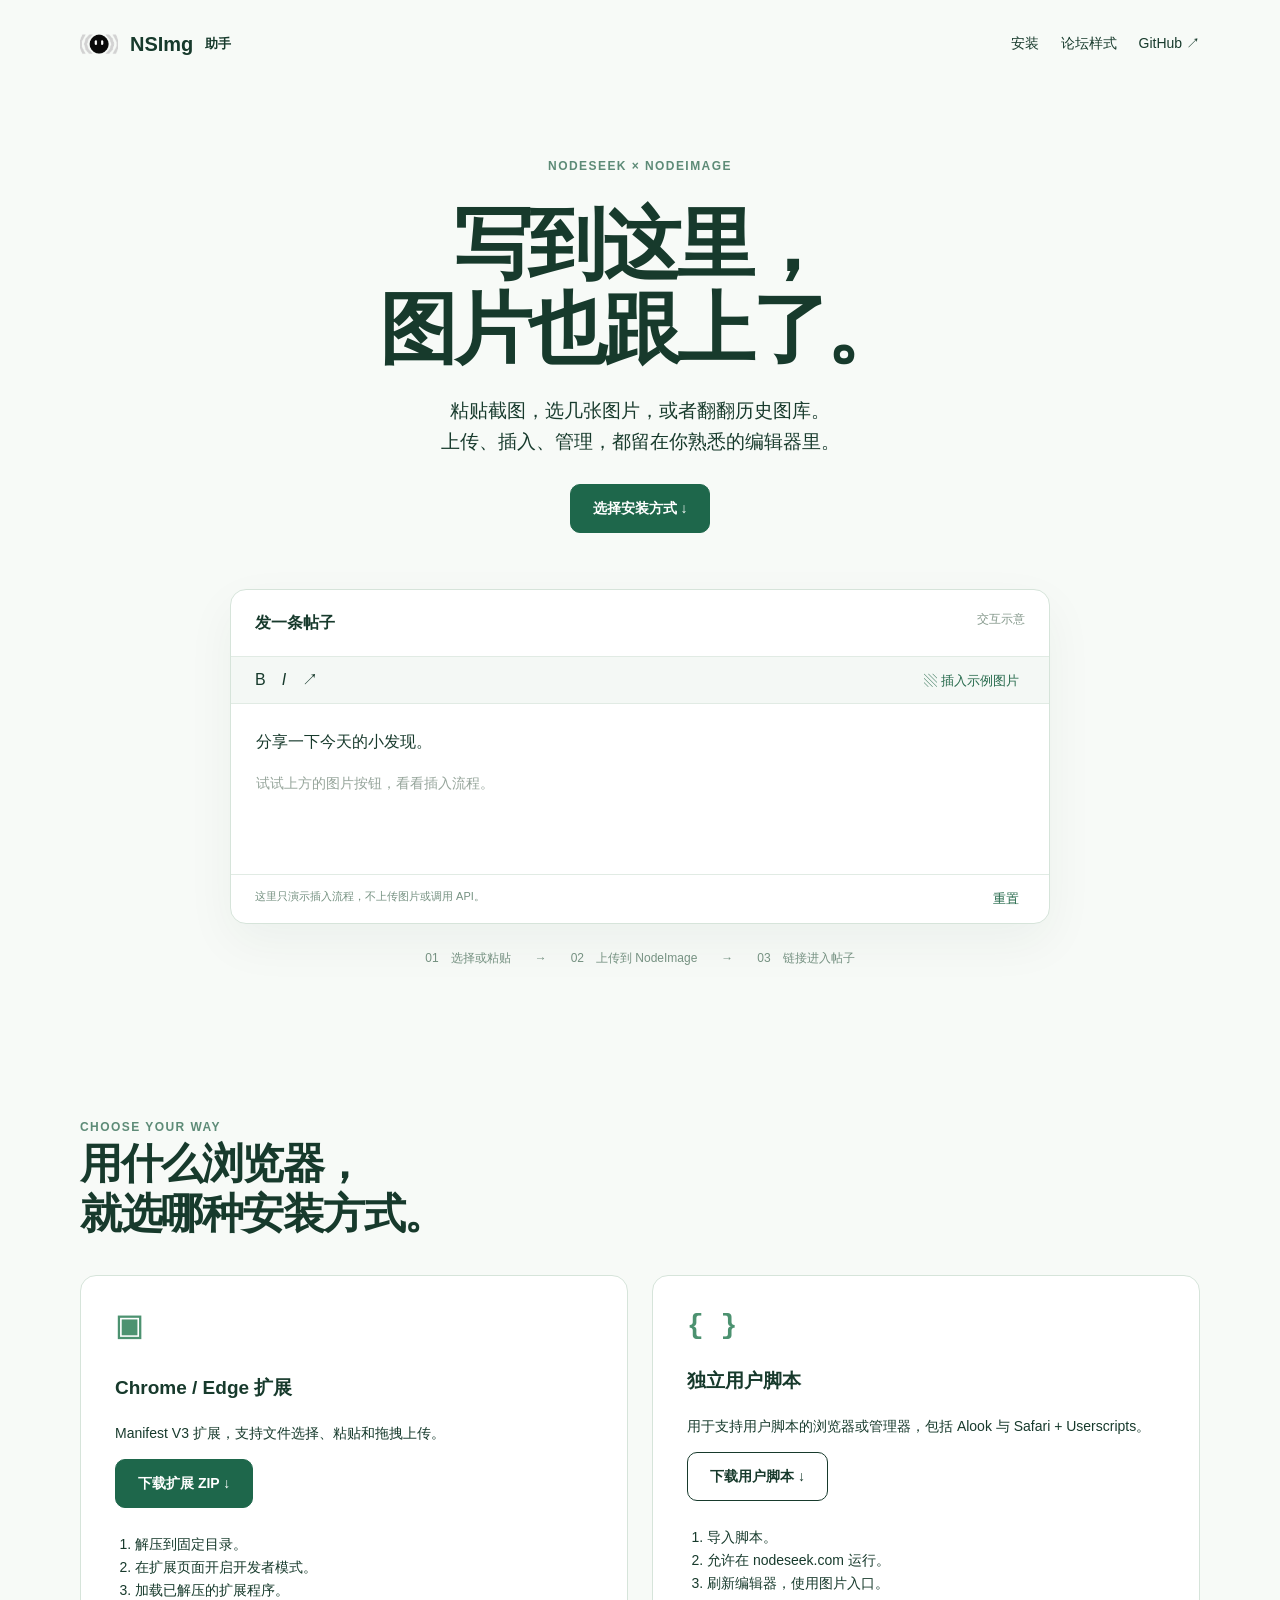
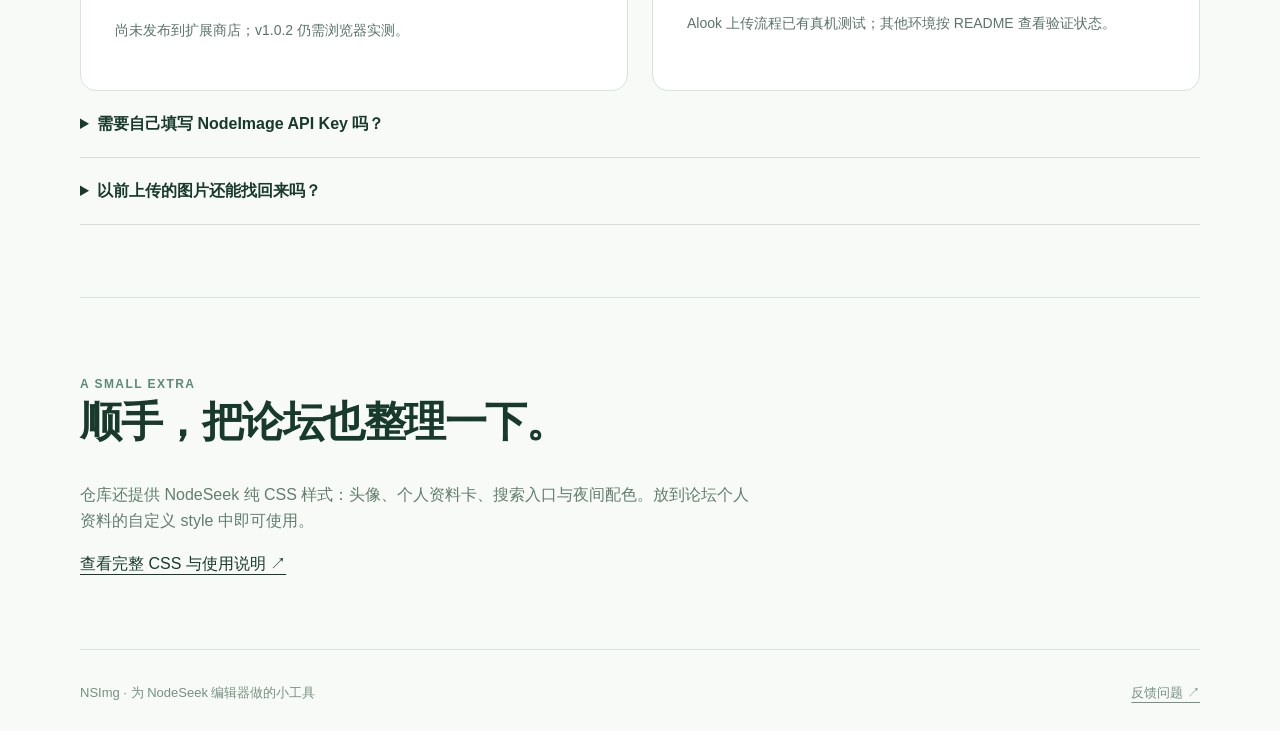
==== docs/index.html @ e6b7a57c "Build a project-specific homepage for NSimg" ====
<!doctype html><html lang="zh-CN"><head><meta charset="utf-8"><meta name="viewport" content="width=device-width,initial-scale=1"><title>NSImg 助手 · 发帖时，图片顺手就进去了</title><meta name="description" content="在 NodeSeek 原生编辑器中上传、插入和管理 NodeImage 图片。"><meta property="og:title" content="NSImg 助手 · 发帖时，图片顺手就进去了"><meta property="og:description" content="在 NodeSeek 原生编辑器中上传、插入和管理 NodeImage 图片。"><meta property="og:type" content="website"><link rel="canonical" href="https://nsimg.goforit.si/"><link rel="stylesheet" href="site-assets/style.css"><script src="site-assets/home.js" defer></script></head><body><a class="skip" href="#main">跳到主要内容</a><div class="wrap"><header><a class="brand" href="/"><img src="site-assets/icon.png" alt="">NSImg<span class="small">助手</span></a><nav><a href="#install">安装</a><a href="#style">论坛样式</a><a href="https://github.com/5hux1n/NSimg">GitHub ↗</a></nav></header><main id="main"><section class="hero"><span class="label">NODESEEK × NODEIMAGE</span><h1>写到这里，<br>图片也跟上了。</h1><p class="lead">粘贴截图，选几张图片，或者翻翻历史图库。<br>上传、插入、管理，都留在你熟悉的编辑器里。</p><a class="btn primary" href="#install">选择安装方式 ↓</a><div class="editor"><div class="editor-head"><b>发一条帖子</b><span>交互示意</span></div><div class="toolbar"><span>B　<i>I</i>　↗</span><button id="demo-upload">▧ 插入示例图片</button></div><div class="editor-content"><p>分享一下今天的小发现。</p><div id="demo-result" hidden><div class="demo-image"><span>▧</span><span>图片已插入</span></div><code>![小发现](示例图片地址)</code></div><p class="placeholder" id="demo-hint">试试上方的图片按钮，看看插入流程。</p></div><div class="editor-foot"><span id="demo-state" role="status">这里只演示插入流程，不上传图片或调用 API。</span><button id="demo-reset">重置</button></div></div><div class="flow"><span>01　选择或粘贴</span><b>→</b><span>02　上传到 NodeImage</span><b>→</b><span>03　链接进入帖子</span></div></section><section id="install"><span class="label">CHOOSE YOUR WAY</span><h2>用什么浏览器，<br>就选哪种安装方式。</h2><div class="install-options"><article><div class="option-icon">▣</div><h3>Chrome / Edge 扩展</h3><p>Manifest V3 扩展，支持文件选择、粘贴和拖拽上传。</p><a class="btn primary" href="https://github.com/5hux1n/NSimg/releases/download/v1.0.2/nsimg-v1.0.2.zip">下载扩展 ZIP ↓</a><ol><li>解压到固定目录。</li><li>在扩展页面开启开发者模式。</li><li>加载已解压的扩展程序。</li></ol><p class="small muted">尚未发布到扩展商店；v1.0.2 仍需浏览器实测。</p></article><article><div class="option-icon">{ }</div><h3>独立用户脚本</h3><p>用于支持用户脚本的浏览器或管理器，包括 Alook 与 Safari + Userscripts。</p><a class="btn" href="https://github.com/5hux1n/NSimg/releases/download/v1.0.2/NSimg.user.js">下载用户脚本 ↓</a><ol><li>导入脚本。</li><li>允许在 nodeseek.com 运行。</li><li>刷新编辑器，使用图片入口。</li></ol><p class="small muted">Alook 上传流程已有真机测试；其他环境按 README 查看验证状态。</p></article></div><details><summary>需要自己填写 NodeImage API Key 吗？</summary><p>如果无法自动获取，在扩展弹窗或用户脚本的图库设置中填写并保存。已有 API Key 的上传无需依赖 NodeImage 登录会话。</p></details><details><summary>以前上传的图片还能找回来吗？</summary><p>从图库中查看缩略图、打开原图，再次插入帖子或删除图片。确认编辑器已写入后才显示插入成功。</p></details></section><section id="style" class="style-section"><span class="label">A SMALL EXTRA</span><h2>顺手，把论坛也整理一下。</h2><p>仓库还提供 NodeSeek 纯 CSS 样式：头像、个人资料卡、搜索入口与夜间配色。放到论坛个人资料的自定义 style 中即可使用。</p><a href="https://github.com/5hux1n/NSimg#nodeseek-论坛美化-css">查看完整 CSS 与使用说明 ↗</a></section></main><footer><span>NSImg · 为 NodeSeek 编辑器做的小工具</span><a href="https://github.com/5hux1n/NSimg/issues">反馈问题 ↗</a></footer></div></body></html>
---- docs/site-assets/style.css ----
*{box-sizing:border-box}html{scroll-behavior:smooth}body{margin:0;font-family:-apple-system,BlinkMacSystemFont,"Segoe UI",sans-serif;line-height:1.65}a{color:inherit;text-underline-offset:5px}button,input{font:inherit}a,button{touch-action:manipulation}a:focus-visible,button:focus-visible,input:focus-visible{outline:3px solid #818cf8;outline-offset:5px}button{cursor:pointer}.wrap{width:min(1120px,calc(100% - 48px));margin:auto}header{display:flex;align-items:center;justify-content:space-between;padding:25px 0;gap:20px}header a{text-decoration:none}.brand{font-size:20px;font-weight:750;display:flex;gap:12px;align-items:center}.brand img{width:38px;height:38px;border-radius:10px}nav{display:flex;gap:22px;font-size:14px}h1,h2,h3,p{margin-top:0}h1{font-size:clamp(42px,6.7vw,78px);line-height:1.08;letter-spacing:-.045em}h2{font-size:clamp(27px,3.5vw,42px);line-height:1.2;letter-spacing:-.035em}h3{font-size:19px}p{max-width:680px}.lead{font-size:19px}.label{font-size:12px;letter-spacing:.12em;text-transform:uppercase;font-weight:650}.actions{display:flex;gap:14px;align-items:center;flex-wrap:wrap;margin:28px 0}.btn{display:inline-flex;align-items:center;justify-content:center;padding:12px 22px;border-radius:10px;text-decoration:none;font-weight:600;font-size:14px;border:1px solid currentColor;transition:transform .15s}.btn:active{transform:scale(.97)}.muted{opacity:.7}.split{display:grid;grid-template-columns:1fr 1fr;gap:64px;align-items:center}.grid{display:grid;grid-template-columns:repeat(3,1fr);gap:28px}section{padding:72px 0}.small{font-size:13px}.note{font-size:14px;line-height:1.8}footer{padding:32px 0;display:flex;justify-content:space-between;gap:20px;font-size:13px}.screen{border-radius:18px;width:100%;height:auto;display:block}.skip{position:absolute;top:-100px;left:20px;background:white;color:black;padding:10px;z-index:10}.skip:focus{top:10px}details{padding:20px 0;border-bottom:1px solid #8884}summary{cursor:pointer;font-weight:600}details p{margin-top:12px}@media(max-width:720px){.wrap{width:calc(100% - 36px)}header{padding:20px 0}nav{gap:12px;font-size:12px}.split,.grid{grid-template-columns:1fr;gap:28px}section{padding:45px 0}.lead{font-size:17px}footer{flex-wrap:wrap}}@media(prefers-reduced-motion:reduce){html{scroll-behavior:auto}*{transition:none!important}}
body{background:#f7faf7;color:#173a2c}.hero{text-align:center;padding-top:64px}.hero p{margin:0 auto 26px}.hero h1{margin:24px 0}.label{color:#5d8b77}.primary{background:#1e674b;border-color:#1e674b;color:white}.editor{text-align:left;width:min(820px,100%);margin:56px auto 0;background:white;border:1px solid #d6e4da;border-radius:16px;box-shadow:0 18px 50px #1338250d;overflow:hidden}.editor-head{padding:20px 24px;display:flex;justify-content:space-between}.editor-head span{font-size:12px;color:#84988b}.toolbar{border-top:1px solid #e1ebe4;border-bottom:1px solid #e1ebe4;padding:10px 24px;display:flex;justify-content:space-between;background:#f4f8f5}.toolbar button,.editor-foot button{background:none;border:0;color:#25694b;font-size:13px}.editor-content{padding:25px;min-height:170px}.editor-content p{margin:0 0 16px}.placeholder{color:#96a59b;font-size:14px}.demo-image{background:linear-gradient(140deg,#dfeade,#b8d5c3);height:120px;display:flex;flex-direction:column;justify-content:center;align-items:center;border-radius:8px;margin-bottom:12px}.demo-image span:first-child{font-size:32px}.demo-image span:last-child{font-size:12px}.editor code{font-size:12px;word-break:break-all}.editor-foot{border-top:1px solid #e1ebe4;padding:12px 24px;display:flex;justify-content:space-between;gap:18px;font-size:11px;color:#759181}.flow{display:flex;justify-content:center;gap:24px;margin-top:25px;font-size:12px;color:#759181}.install-options{display:grid;grid-template-columns:1fr 1fr;gap:24px;margin-top:34px}.install-options article{border:1px solid #d6e4da;padding:34px;border-radius:16px;background:white}.option-icon{font:600 28px ui-monospace,monospace;color:#4c9270;margin-bottom:24px}.install-options p,.install-options li{font-size:14px}.install-options ol{padding-left:20px;margin-top:25px}.style-section{border-top:1px solid #d6e4da}.style-section p{color:#627e6e}footer{border-top:1px solid #d6e4da;color:#759181}@media(max-width:720px){.install-options{grid-template-columns:1fr}.flow{flex-wrap:wrap;gap:10px}.editor{margin-top:35px}.editor-content{padding:20px}.editor-foot{padding:12px}.editor-head{padding:16px}.toolbar{padding:10px 16px}}
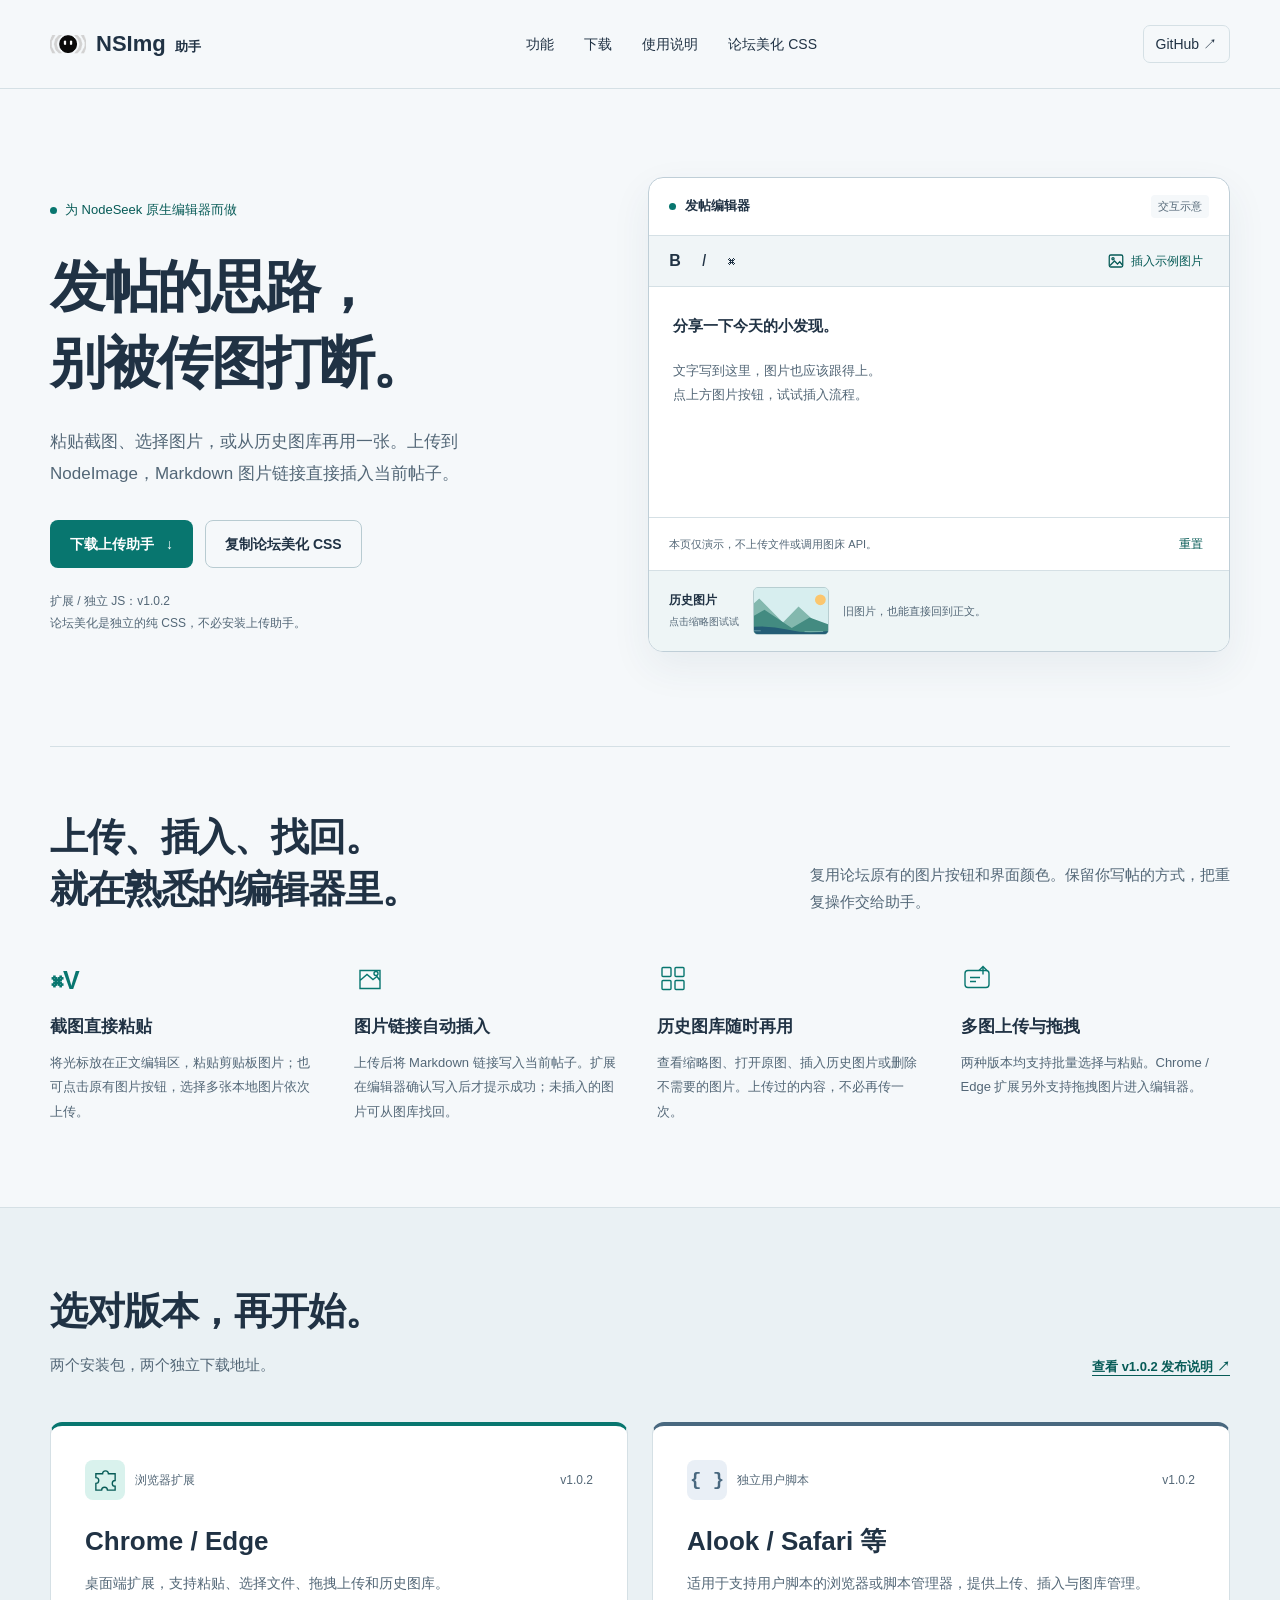
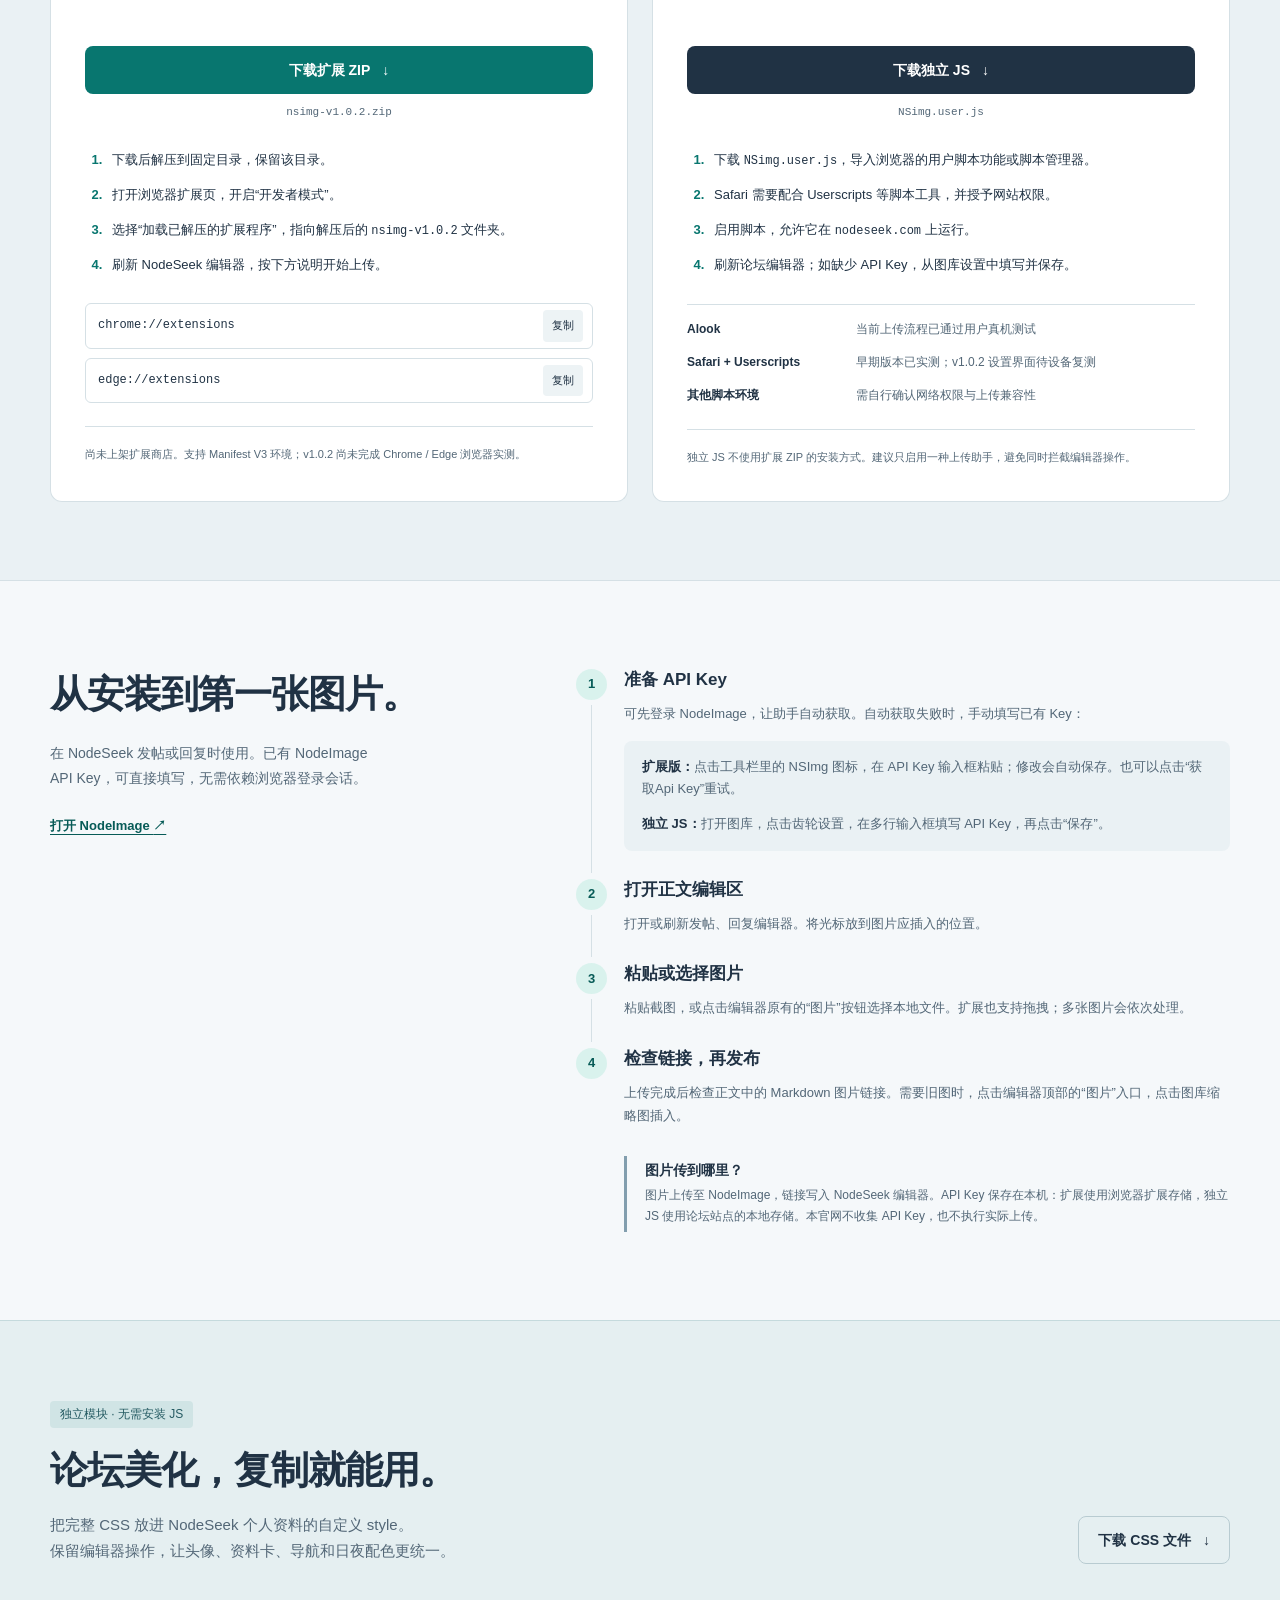
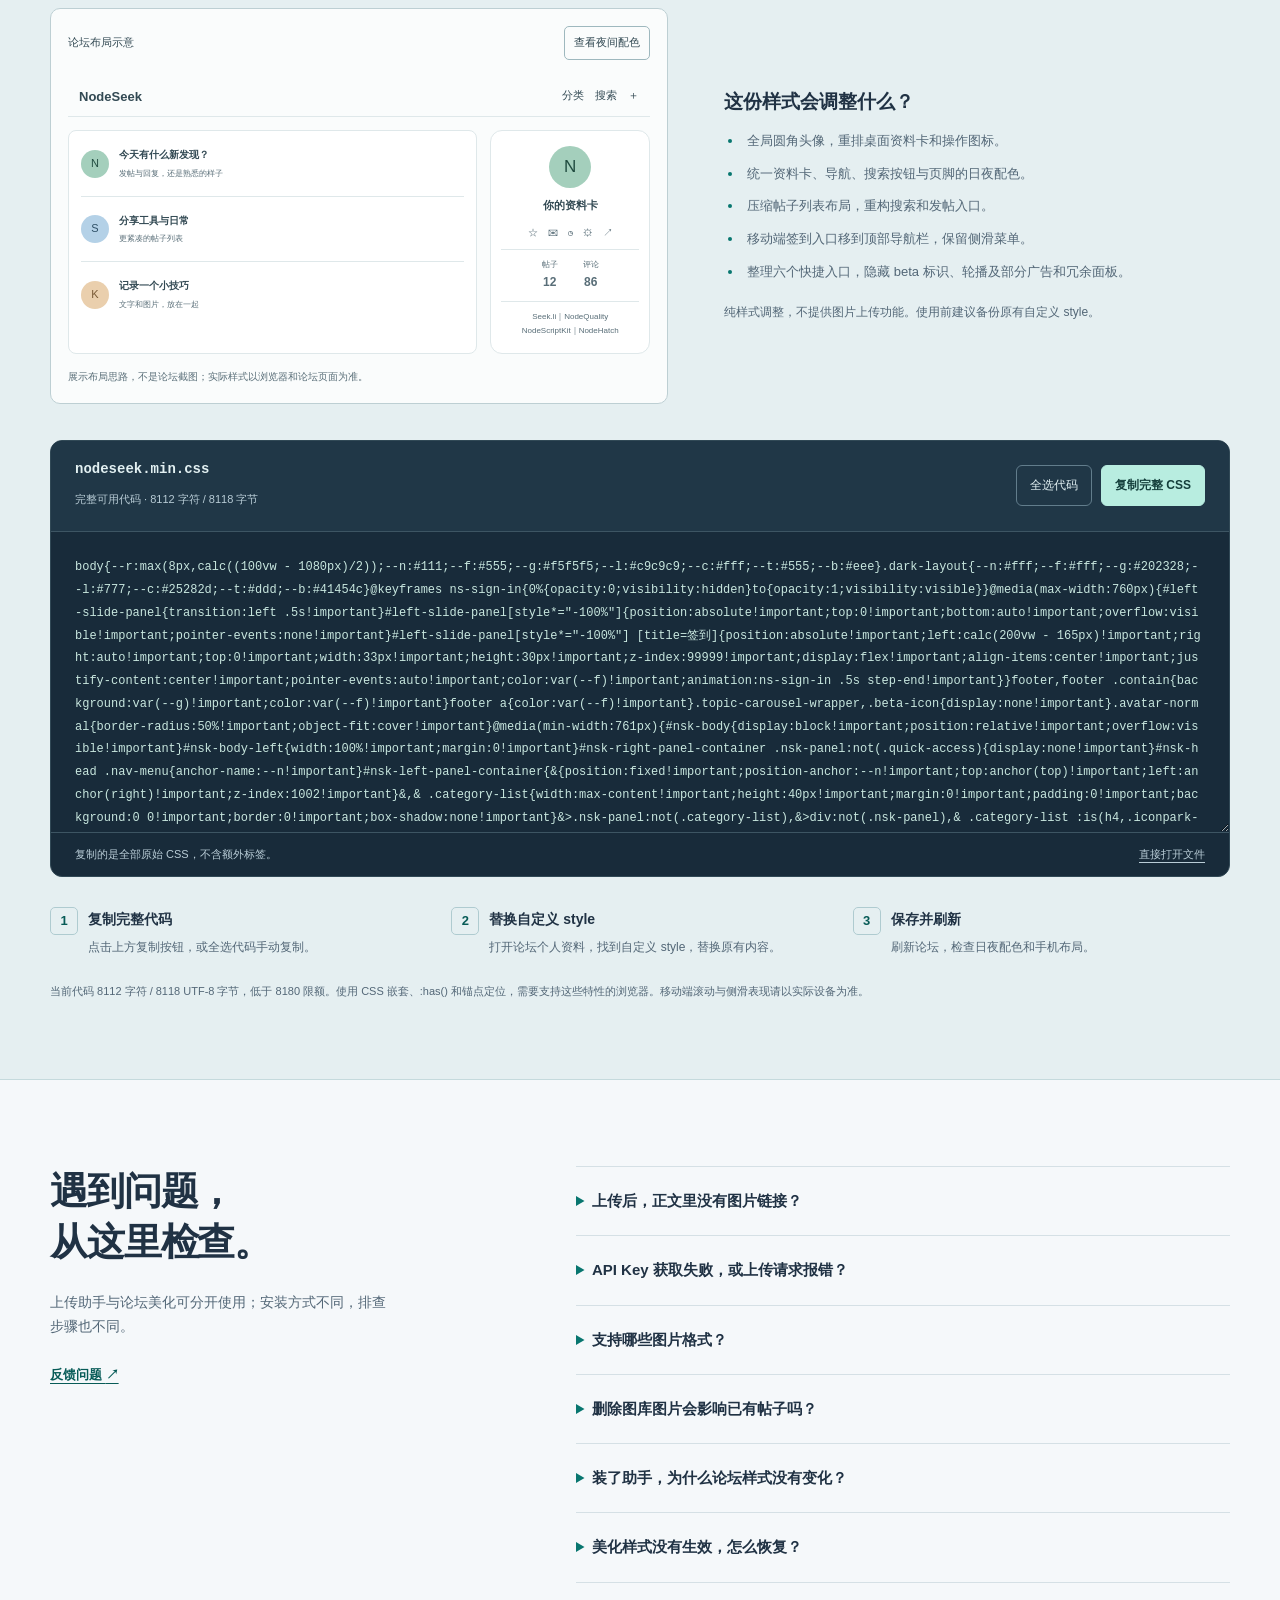
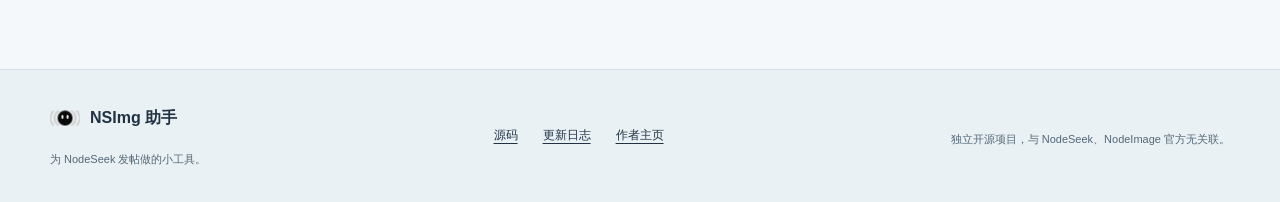
==== commit 9166e5d9: "Redesign NSImg website with downloads, usage guide and copyable CSS module" ====
--- a/docs/index.html
+++ b/docs/index.html
@@ -1 +1,128 @@
-<!doctype html><html lang="zh-CN"><head><meta charset="utf-8"><meta name="viewport" content="width=device-width,initial-scale=1"><title>NSImg 助手 · 发帖时，图片顺手就进去了</title><meta name="description" content="在 NodeSeek 原生编辑器中上传、插入和管理 NodeImage 图片。"><meta property="og:title" content="NSImg 助手 · 发帖时，图片顺手就进去了"><meta property="og:description" content="在 NodeSeek 原生编辑器中上传、插入和管理 NodeImage 图片。"><meta property="og:type" content="website"><link rel="canonical" href="https://nsimg.goforit.si/"><link rel="stylesheet" href="site-assets/style.css"><script src="site-assets/home.js" defer></script></head><body><a class="skip" href="#main">跳到主要内容</a><div class="wrap"><header><a class="brand" href="/"><img src="site-assets/icon.png" alt="">NSImg<span class="small">助手</span></a><nav><a href="#install">安装</a><a href="#style">论坛样式</a><a href="https://github.com/5hux1n/NSimg">GitHub ↗</a></nav></header><main id="main"><section class="hero"><span class="label">NODESEEK × NODEIMAGE</span><h1>写到这里，<br>图片也跟上了。</h1><p class="lead">粘贴截图，选几张图片，或者翻翻历史图库。<br>上传、插入、管理，都留在你熟悉的编辑器里。</p><a class="btn primary" href="#install">选择安装方式 ↓</a><div class="editor"><div class="editor-head"><b>发一条帖子</b><span>交互示意</span></div><div class="toolbar"><span>B　<i>I</i>　↗</span><button id="demo-upload">▧ 插入示例图片</button></div><div class="editor-content"><p>分享一下今天的小发现。</p><div id="demo-result" hidden><div class="demo-image"><span>▧</span><span>图片已插入</span></div><code>![小发现](示例图片地址)</code></div><p class="placeholder" id="demo-hint">试试上方的图片按钮，看看插入流程。</p></div><div class="editor-foot"><span id="demo-state" role="status">这里只演示插入流程，不上传图片或调用 API。</span><button id="demo-reset">重置</button></div></div><div class="flow"><span>01　选择或粘贴</span><b>→</b><span>02　上传到 NodeImage</span><b>→</b><span>03　链接进入帖子</span></div></section><section id="install"><span class="label">CHOOSE YOUR WAY</span><h2>用什么浏览器，<br>就选哪种安装方式。</h2><div class="install-options"><article><div class="option-icon">▣</div><h3>Chrome / Edge 扩展</h3><p>Manifest V3 扩展，支持文件选择、粘贴和拖拽上传。</p><a class="btn primary" href="https://github.com/5hux1n/NSimg/releases/download/v1.0.2/nsimg-v1.0.2.zip">下载扩展 ZIP ↓</a><ol><li>解压到固定目录。</li><li>在扩展页面开启开发者模式。</li><li>加载已解压的扩展程序。</li></ol><p class="small muted">尚未发布到扩展商店；v1.0.2 仍需浏览器实测。</p></article><article><div class="option-icon">{ }</div><h3>独立用户脚本</h3><p>用于支持用户脚本的浏览器或管理器，包括 Alook 与 Safari + Userscripts。</p><a class="btn" href="https://github.com/5hux1n/NSimg/releases/download/v1.0.2/NSimg.user.js">下载用户脚本 ↓</a><ol><li>导入脚本。</li><li>允许在 nodeseek.com 运行。</li><li>刷新编辑器，使用图片入口。</li></ol><p class="small muted">Alook 上传流程已有真机测试；其他环境按 README 查看验证状态。</p></article></div><details><summary>需要自己填写 NodeImage API Key 吗？</summary><p>如果无法自动获取，在扩展弹窗或用户脚本的图库设置中填写并保存。已有 API Key 的上传无需依赖 NodeImage 登录会话。</p></details><details><summary>以前上传的图片还能找回来吗？</summary><p>从图库中查看缩略图、打开原图，再次插入帖子或删除图片。确认编辑器已写入后才显示插入成功。</p></details></section><section id="style" class="style-section"><span class="label">A SMALL EXTRA</span><h2>顺手，把论坛也整理一下。</h2><p>仓库还提供 NodeSeek 纯 CSS 样式：头像、个人资料卡、搜索入口与夜间配色。放到论坛个人资料的自定义 style 中即可使用。</p><a href="https://github.com/5hux1n/NSimg#nodeseek-论坛美化-css">查看完整 CSS 与使用说明 ↗</a></section></main><footer><span>NSImg · 为 NodeSeek 编辑器做的小工具</span><a href="https://github.com/5hux1n/NSimg/issues">反馈问题 ↗</a></footer></div></body></html>+<!doctype html>
+<html lang="zh-CN">
+<head>
+  <meta charset="utf-8">
+  <meta name="viewport" content="width=device-width, initial-scale=1">
+  <meta name="theme-color" content="#f5f8fa">
+  <title>NSImg 助手 · 图片上传与 NodeSeek 论坛美化</title>
+  <meta name="description" content="为 NodeSeek 原生编辑器提供 NodeImage 图片上传、Markdown 插入与历史图库。分别下载浏览器扩展或独立 JS，一键复制论坛美化 CSS。">
+  <meta property="og:title" content="NSImg 助手 · 发帖时，让图片顺手跟上">
+  <meta property="og:description" content="扩展与独立 JS 下载、完整使用教程、可直接复制的 NodeSeek 美化 CSS。">
+  <meta property="og:type" content="website">
+  <link rel="canonical" href="https://nsimg.goforit.si/">
+  <link rel="icon" href="site-assets/icon.png" type="image/png">
+  <link rel="stylesheet" href="site-assets/style.css?v=20261004-2">
+  <script src="site-assets/home.js?v=20261004-2" defer></script>
+</head>
+<body>
+<a class="skip" href="#main">跳到主要内容</a>
+<header class="site-header">
+  <div class="container header-inner">
+    <a class="brand" href="#"><img src="site-assets/icon.png" width="36" height="36" alt=""><span>NSImg <small>助手</small></span></a>
+    <nav aria-label="主导航"><a href="#features">功能</a><a href="#download">下载</a><a href="#guide">使用说明</a><a href="#css">论坛美化 CSS</a></nav>
+    <a class="source-link" href="https://github.com/5hux1n/NSimg" aria-label="GitHub 项目仓库">GitHub <span aria-hidden="true">↗</span></a>
+  </div>
+</header>
+<main id="main">
+  <section class="hero container" aria-labelledby="hero-title">
+    <div class="hero-copy">
+      <span class="product-tag"><span class="dot" aria-hidden="true"></span>为 NodeSeek 原生编辑器而做</span>
+      <h1 id="hero-title">发帖的思路，<br>别被传图打断。</h1>
+      <p class="hero-lead">粘贴截图、选择图片，或从历史图库再用一张。上传到 NodeImage，Markdown 图片链接直接插入当前帖子。</p>
+      <div class="actions"><a class="button primary" href="#download">下载上传助手 <span aria-hidden="true">↓</span></a><a class="button secondary" href="#css">复制论坛美化 CSS</a></div>
+      <p class="hero-note">扩展 / 独立 JS：v1.0.2<br>论坛美化是独立的纯 CSS，不必安装上传助手。</p>
+    </div>
+    <div class="workbench" aria-label="图片插入流程交互示意">
+      <div class="workbench-top"><span><i class="dot" aria-hidden="true"></i> 发帖编辑器</span><span class="demo-badge">交互示意</span></div>
+      <div class="editor-toolbar"><span aria-hidden="true"><b>B</b> <i>I</i> <span>⌘</span></span><button id="demo-insert" type="button"><svg viewBox="0 0 24 24" aria-hidden="true"><rect x="3" y="4" width="18" height="16" rx="2"/><circle cx="8" cy="9" r="1.5"/><path d="m4 18 6-6 4 4 3-3 4 5"/></svg>插入示例图片</button></div>
+      <div class="editor-body"><p class="post-title">分享一下今天的小发现。</p><p id="demo-hint" class="editor-placeholder">文字写到这里，图片也应该跟得上。<br>点上方图片按钮，试试插入流程。</p><div id="demo-result" hidden><img src="site-assets/demo-landscape.svg" width="680" height="300" alt="山与海的示例插画"><code>![今日小发现](https://example.com/photo.png)</code></div></div>
+      <div class="editor-status"><span id="demo-state" role="status">本页仅演示，不上传文件或调用图床 API。</span><button id="demo-reset" type="button">重置</button></div>
+      <div class="gallery-strip"><span>历史图片<br><small>点击缩略图试试</small></span><button type="button" class="gallery-thumb" data-demo-gallery aria-label="插入历史示例图片：山与海"><img src="site-assets/demo-landscape.svg" width="92" height="62" alt=""></button><span class="gallery-caption">旧图片，也能直接回到正文。</span></div>
+    </div>
+  </section>
+
+  <section id="features" class="feature-section container" aria-labelledby="features-title">
+    <div class="section-heading"><div><h2 id="features-title">上传、插入、找回。<br>就在熟悉的编辑器里。</h2></div><p>复用论坛原有的图片按钮和界面颜色。保留你写帖的方式，把重复操作交给助手。</p></div>
+    <div class="feature-grid">
+      <article><span class="feature-symbol" aria-hidden="true">⌘V</span><h3>截图直接粘贴</h3><p>将光标放在正文编辑区，粘贴剪贴板图片；也可点击原有图片按钮，选择多张本地图片依次上传。</p></article>
+      <article><svg class="feature-symbol icon" viewBox="0 0 32 32" aria-hidden="true"><path d="M6 8h20v18H6zM6 18l7-6 6 5 4-3 3 4"/><circle cx="22" cy="11" r="2"/></svg><h3>图片链接自动插入</h3><p>上传后将 Markdown 链接写入当前帖子。扩展在编辑器确认写入后才提示成功；未插入的图片可从图库找回。</p></article>
+      <article><svg class="feature-symbol icon" viewBox="0 0 32 32" aria-hidden="true"><rect x="5" y="5" width="9" height="9" rx="1"/><rect x="18" y="5" width="9" height="9" rx="1"/><rect x="5" y="18" width="9" height="9" rx="1"/><rect x="18" y="18" width="9" height="9" rx="1"/></svg><h3>历史图库随时再用</h3><p>查看缩略图、打开原图、插入历史图片或删除不需要的图片。上传过的内容，不必再传一次。</p></article>
+      <article><svg class="feature-symbol icon" viewBox="0 0 32 32" aria-hidden="true"><rect x="4" y="8" width="24" height="17" rx="3"/><path d="M9 15h10m-10 4h6M22 4v8m-4-4 4-4 4 4"/></svg><h3>多图上传与拖拽</h3><p>两种版本均支持批量选择与粘贴。Chrome / Edge 扩展另外支持拖拽图片进入编辑器。</p></article>
+    </div>
+  </section>
+
+  <section id="download" class="download-section" aria-labelledby="download-title">
+    <div class="container">
+      <div class="section-heading"><div><h2 id="download-title">选对版本，再开始。</h2><p>两个安装包，两个独立下载地址。</p></div><a class="text-link" href="https://github.com/5hux1n/NSimg/releases/tag/v1.0.2">查看 v1.0.2 发布说明 <span aria-hidden="true">↗</span></a></div>
+      <div class="download-grid">
+        <article class="download-card extension-card">
+          <div class="package-heading"><span class="package-mark" aria-hidden="true"><svg viewBox="0 0 28 28"><path d="M4 7h7a3 3 0 1 1 6 0h7v7a3 3 0 1 0 0 6v4h-8a3 3 0 1 0-6 0H4v-7a3 3 0 1 0 0-6z"/></svg></span><span class="package-type">浏览器扩展</span><span class="version">v1.0.2</span></div>
+          <h3>Chrome / Edge</h3><p>桌面端扩展，支持粘贴、选择文件、拖拽上传和历史图库。</p>
+          <a class="button primary download-link" href="downloads/nsimg-v1.0.2.zip" download="nsimg-v1.0.2.zip">下载扩展 ZIP <span aria-hidden="true">↓</span></a>
+          <div class="file-label">nsimg-v1.0.2.zip</div>
+          <ol class="install-steps"><li>下载后解压到固定目录，保留该目录。</li><li>打开浏览器扩展页，开启“开发者模式”。</li><li>选择“加载已解压的扩展程序”，指向解压后的 <code>nsimg-v1.0.2</code> 文件夹。</li><li>刷新 NodeSeek 编辑器，按下方说明开始上传。</li></ol>
+          <div class="address-row"><code>chrome://extensions</code><button class="copy-small" type="button" data-copy-text="chrome://extensions" aria-label="复制 Chrome 扩展页面地址">复制</button></div>
+          <div class="address-row"><code>edge://extensions</code><button class="copy-small" type="button" data-copy-text="edge://extensions" aria-label="复制 Edge 扩展页面地址">复制</button></div>
+          <p class="package-note">尚未上架扩展商店。支持 Manifest V3 环境；v1.0.2 尚未完成 Chrome / Edge 浏览器实测。</p>
+        </article>
+        <article class="download-card script-card">
+          <div class="package-heading"><span class="package-mark script-mark" aria-hidden="true">{ }</span><span class="package-type">独立用户脚本</span><span class="version">v1.0.2</span></div>
+          <h3>Alook / Safari 等</h3><p>适用于支持用户脚本的浏览器或脚本管理器，提供上传、插入与图库管理。</p>
+          <a class="button dark download-link" href="downloads/NSimg.user.js" download="NSimg.user.js">下载独立 JS <span aria-hidden="true">↓</span></a>
+          <div class="file-label">NSimg.user.js</div>
+          <ol class="install-steps"><li>下载 <code>NSimg.user.js</code>，导入浏览器的用户脚本功能或脚本管理器。</li><li>Safari 需要配合 Userscripts 等脚本工具，并授予网站权限。</li><li>启用脚本，允许它在 <code>nodeseek.com</code> 上运行。</li><li>刷新论坛编辑器；如缺少 API Key，从图库设置中填写并保存。</li></ol>
+          <div class="support-list"><div><b>Alook</b><span>当前上传流程已通过用户真机测试</span></div><div><b>Safari + Userscripts</b><span>早期版本已实测；v1.0.2 设置界面待设备复测</span></div><div><b>其他脚本环境</b><span>需自行确认网络权限与上传兼容性</span></div></div>
+          <p class="package-note">独立 JS 不使用扩展 ZIP 的安装方式。建议只启用一种上传助手，避免同时拦截编辑器操作。</p>
+        </article>
+      </div>
+    </div>
+  </section>
+
+  <section id="guide" class="guide-section container" aria-labelledby="guide-title">
+    <div class="guide-intro"><h2 id="guide-title">从安装到第一张图片。</h2><p>在 NodeSeek 发帖或回复时使用。已有 NodeImage API Key，可直接填写，无需依赖浏览器登录会话。</p><a class="text-link" href="https://www.nodeimage.com/">打开 NodeImage <span aria-hidden="true">↗</span></a></div>
+    <div class="guide-content">
+      <ol class="usage-steps">
+        <li><h3>准备 API Key</h3><p>可先登录 NodeImage，让助手自动获取。自动获取失败时，手动填写已有 Key：</p><div class="key-instructions"><p><b>扩展版：</b>点击工具栏里的 NSImg 图标，在 API Key 输入框粘贴；修改会自动保存。也可以点击“获取Api Key”重试。</p><p><b>独立 JS：</b>打开图库，点击齿轮设置，在多行输入框填写 API Key，再点击“保存”。</p></div></li>
+        <li><h3>打开正文编辑区</h3><p>打开或刷新发帖、回复编辑器。将光标放到图片应插入的位置。</p></li>
+        <li><h3>粘贴或选择图片</h3><p>粘贴截图，或点击编辑器原有的“图片”按钮选择本地文件。扩展也支持拖拽；多张图片会依次处理。</p></li>
+        <li><h3>检查链接，再发布</h3><p>上传完成后检查正文中的 Markdown 图片链接。需要旧图时，点击编辑器顶部的“图片”入口，点击图库缩略图插入。</p></li>
+      </ol>
+      <aside class="privacy-note"><h3>图片传到哪里？</h3><p>图片上传至 NodeImage，链接写入 NodeSeek 编辑器。API Key 保存在本机：扩展使用浏览器扩展存储，独立 JS 使用论坛站点的本地存储。本官网不收集 API Key，也不执行实际上传。</p></aside>
+    </div>
+  </section>
+
+  <section id="css" class="css-section" aria-labelledby="css-title">
+    <div class="container">
+      <div class="section-heading"><div><span class="module-tag">独立模块 · 无需安装 JS</span><h2 id="css-title">论坛美化，复制就能用。</h2><p>把完整 CSS 放进 NodeSeek 个人资料的自定义 style。<br>保留编辑器操作，让头像、资料卡、导航和日夜配色更统一。</p></div><a class="button secondary" href="downloads/nodeseek.min.css" download="nodeseek.min.css">下载 CSS 文件 <span aria-hidden="true">↓</span></a></div>
+      <div class="css-overview">
+        <div class="forum-preview" id="forum-preview"><div class="forum-preview-bar"><span>论坛布局示意</span><button id="theme-preview" type="button" aria-pressed="false">查看夜间配色</button></div><div class="mini-nav"><b>NodeSeek</b><span>分类　搜索　＋</span></div><div class="mini-layout"><div class="mini-posts"><div><span class="mini-avatar">N</span><span><b>今天有什么新发现？</b><small>发帖与回复，还是熟悉的样子</small></span></div><div><span class="mini-avatar blue">S</span><span><b>分享工具与日常</b><small>更紧凑的帖子列表</small></span></div><div><span class="mini-avatar peach">K</span><span><b>记录一个小技巧</b><small>文字和图片，放在一起</small></span></div></div><div class="mini-profile"><span class="mini-avatar profile-avatar">N</span><b>你的资料卡</b><span class="mini-tools">☆　✉　◷　⚙　↗</span><div class="mini-stats"><span>帖子<br><b>12</b></span><span>评论<br><b>86</b></span></div><small>Seek.li｜NodeQuality<br>NodeScriptKit｜NodeHatch</small></div></div><p class="preview-caption">展示布局思路，不是论坛截图；实际样式以浏览器和论坛页面为准。</p></div>
+        <div class="css-feature-list"><h3>这份样式会调整什么？</h3><ul><li>全局圆角头像，重排桌面资料卡和操作图标。</li><li>统一资料卡、导航、搜索按钮与页脚的日夜配色。</li><li>压缩帖子列表布局，重构搜索和发帖入口。</li><li>移动端签到入口移到顶部导航栏，保留侧滑菜单。</li><li>整理六个快捷入口，隐藏 beta 标识、轮播及部分广告和冗余面板。</li></ul><p>纯样式调整，不提供图片上传功能。使用前建议备份原有自定义 style。</p></div>
+      </div>
+      <div class="code-container" aria-labelledby="code-title">
+        <div class="code-toolbar"><div><h3 id="code-title">nodeseek.min.css</h3><span>完整可用代码 · <span id="css-size">8112 字符 / 8118 字节</span></span></div><div class="code-actions"><button id="select-css" type="button">全选代码</button><button id="copy-css" class="copy-main" type="button">复制完整 CSS</button></div></div>
+        <label class="sr-only" for="css-code">NodeSeek 论坛美化完整 CSS，可选中复制</label>
+        <textarea id="css-code" readonly spellcheck="false" wrap="soft" aria-describedby="css-copy-status">body{--r:max(8px,calc((100vw - 1080px)/2));--n:#111;--f:#555;--g:#f5f5f5;--l:#c9c9c9;--c:#fff;--t:#555;--b:#eee}.dark-layout{--n:#fff;--f:#fff;--g:#202328;--l:#777;--c:#25282d;--t:#ddd;--b:#41454c}@keyframes ns-sign-in{0%{opacity:0;visibility:hidden}to{opacity:1;visibility:visible}}@media(max-width:760px){#left-slide-panel{transition:left .5s!important}#left-slide-panel[style*=&quot;-100%&quot;]{position:absolute!important;top:0!important;bottom:auto!important;overflow:visible!important;pointer-events:none!important}#left-slide-panel[style*=&quot;-100%&quot;] [title=签到]{position:absolute!important;left:calc(200vw - 165px)!important;right:auto!important;top:0!important;width:33px!important;height:30px!important;z-index:99999!important;display:flex!important;align-items:center!important;justify-content:center!important;pointer-events:auto!important;color:var(--f)!important;animation:ns-sign-in .5s step-end!important}}footer,footer .contain{background:var(--g)!important;color:var(--f)!important}footer a{color:var(--f)!important}.topic-carousel-wrapper,.beta-icon{display:none!important}.avatar-normal{border-radius:50%!important;object-fit:cover!important}@media(min-width:761px){#nsk-body{display:block!important;position:relative!important;overflow:visible!important}#nsk-body-left{width:100%!important;margin:0!important}#nsk-right-panel-container .nsk-panel:not(.quick-access){display:none!important}#nsk-head .nav-menu{anchor-name:--n!important}#nsk-left-panel-container{&amp;{position:fixed!important;position-anchor:--n!important;top:anchor(top)!important;left:anchor(right)!important;z-index:1002!important}&amp;,&amp; .category-list{width:max-content!important;height:40px!important;margin:0!important;padding:0!important;background:0 0!important;border:0!important;box-shadow:none!important}&amp;&gt;.nsk-panel:not(.category-list),&amp;&gt;div:not(.nsk-panel),&amp; .category-list :is(h4,.iconpark-icon,li:nth-child(-n+7)){display:none!important}}:is(.nav-menu,.category-list ul){&amp;{display:flex!important;align-items:center!important;height:40px!important;margin:0!important;padding:0!important}&amp; li{margin:0!important;padding:0!important;border:0!important;background:0 0!important}&amp; li a{display:flex!important;align-items:center!important;justify-content:center!important;height:40px!important;margin:0!important;padding:0 9px!important;color:var(--n)!important;-webkit-text-fill-color:var(--n)!important;background:0 0!important;border:0!important;border-radius:0!important;box-shadow:none!important;font-size:13px!important;font-weight:400!important;line-height:40px!important;white-space:nowrap!important;opacity:1!important}}.user-card{&amp;{color:var(--t)!important;margin:0!important;padding:0!important;background:var(--c)!important;border:0!important;border-radius:16px!important;box-shadow:0 3px 8px #0004!important;overflow:hidden!important}&amp; .user-head{height:auto!important;min-height:0!important;display:flex!important;flex-direction:column!important;align-items:center!important;gap:12px!important;padding:22px 16px 16px!important;margin:0!important;background:var(--c)!important}&amp; .user-head&gt;.menu{display:contents!important}&amp; .user-head&gt;a{margin:0!important}&amp; .user-head .avatar-normal{width:72px!important;height:72px!important;margin:0!important}&amp; .menu&gt;a{margin:0!important;font-size:16px!important}&amp; .menu&gt;div{display:grid!important;align-items:center!important;text-align:center!important;grid-auto-flow:column!important;grid-auto-columns:1fr!important;gap:0!important;width:100%!important;margin:0!important}&amp; .menu&gt;div svg{margin:0!important}&amp; .menu&gt;div&gt;a:empty{display:none!important}&amp; .menu&gt;div&gt;*{display:flex!important;justify-content:center!important;margin:0!important}&amp; :is(.user-stat,.stat-block,.stat-block&gt;div,.stat-block a){background:var(--c)!important}&amp; .user-stat{margin:0!important;padding:16px!important;border:0!important;border-top:1px solid var(--b)!important;display:grid!important;grid-template-columns:1fr 1fr!important;gap:16px!important}&amp; :is(.user-stat,.stat-block){border-radius:0!important;box-shadow:none!important}&amp; .stat-block{display:flex!important;flex-direction:column!important;gap:12px!important}&amp; .stat-block&gt;div,&amp; .stat-block&gt;div&gt;a{transform:none!important;display:flex!important;align-items:center!important;gap:6px!important}&amp; :is(a,svg){color:var(--t)!important}&amp; .usercard-button-group{padding:0 16px 16px!important}}body&gt;.user-card{z-index:1104!important}#nsk-right-panel-container{position:fixed!important;top:56px!important;right:var(--r)!important;width:248px!important;display:flex!important;flex-wrap:wrap!important;justify-content:center!important;gap:0!important;margin:0!important;padding:16px!important;z-index:1102!important;background:var(--c)!important;border-radius:16px!important;box-shadow:0 3px 8px #0004!important;&amp;&gt;.user-card{margin:-16px -16px 8px!important;flex:0 0 280px!important;border-bottom:1px solid var(--b)!important;border-radius:16px 16px 0 0!important;box-shadow:none!important}&amp;&gt;div:has(&gt;.promotation-item),&amp; :is(.quick-access,.quick-access ul,.quick-access li:has([href=&quot;/lucky&quot;])){display:contents!important}&amp; .quick-access :is(h4,li:not(:has([href=&quot;/lucky&quot;]))){display:none!important}&amp; :is(.promotation-item,[href=&quot;/lucky&quot;]){width:auto!important;display:flex!important;align-items:center!important;height:28px!important;margin:0!important;padding:0!important;font-size:12px!important;border:0!important;box-shadow:none!important;color:var(--t)!important;background:none!important}&amp; [href=&quot;/lucky&quot;]{order:1!important}&amp; .promotation-item:not(:has(img:is([alt=&quot;Seek.li&quot;],[alt=NodeQuality],[alt=NodeScriptKit],[alt=NodeHatch],[alt=&quot;NFD2.0&quot;]))){display:none!important}&amp; :is(.promotation-item img,[href=&quot;/lucky&quot;] svg){display:none!important}&amp; .promotation-item{&amp;:before{content:var(--s)}&amp;[href*=&quot;seek.li&quot;]{--s:&quot;Seek.li&quot;}&amp;[href*=nodequality]{--s:&quot;NodeQuality&quot;}&amp;[href*=NodeScriptKit]{--s:&quot;NodeScriptKit&quot;}&amp;[href*=&quot;132849&quot;]{--s:&quot;NodeHatch&quot;}&amp;[href*=&quot;286885&quot;]{--s:&quot;NFD2.0&quot;}}&amp; :is([href*=&quot;seek.li&quot;],[href*=nodequality],[href*=&quot;132849&quot;],[href*=&quot;286885&quot;]):after{content:&quot;｜&quot;;margin:0 4px;color:var(--b)}}#nsk-head{&amp; .search-box{right:calc(var(--r) + 80px)!important;overflow:visible!important}&amp; .color-theme-switcher{right:calc(var(--r) + 40px)!important}&amp; #search-site2{position:absolute!important;inset:0!important;margin:0!important;cursor:pointer!important;outline:0!important;width:32px!important;padding:0!important;color:transparent!important;background:0 0!important;box-shadow:none!important}&amp; #search-site2::placeholder{color:transparent!important}&amp; .search-icon{position:absolute!important;top:50%!important;left:50%!important;right:auto!important;width:16px!important;height:16px!important;margin:0!important;transform:translate(-50%,-50%)!important;pointer-events:none!important;z-index:2!important}}#nsk-head :is(.search-box,.color-theme-switcher),div:has(&gt;.btn.new-discussion){position:fixed!important;top:4px!important;z-index:1102!important;width:32px!important;height:32px!important;margin:0!important;padding:0!important}#nsk-head :is(#search-site2,.color-theme-switcher),.btn.new-discussion{height:32px!important;border:1px solid var(--l)!important;border-radius:4px!important;box-sizing:border-box!important}#nsk-head .color-theme-switcher,.btn.new-discussion{width:32px!important;display:flex!important;align-items:center!important;justify-content:center!important;margin:0!important;padding:0!important;color:var(--f)!important;background:0 0!important;box-shadow:none!important;line-height:1!important}div:has(&gt;.btn.new-discussion){right:var(--r)!important;display:block!important}.btn.new-discussion :is(span,svg){display:none!important}.btn.new-discussion:before{content:&quot;+&quot;;display:block!important;color:var(--f)!important;font:400 22px/28px Arial,sans-serif!important}}@media(761px&lt;=width&lt;=1400px){#nsk-right-panel-container&gt;:not(:has(&gt;.btn.new-discussion)){display:none!important}#nsk-right-panel-container{display:contents!important}}@media(761px&lt;=width&lt;=1100px){#nsk-left-panel-container{display:none!important}}@media(min-width:1401px){#nsk-body{width:780px!important;left:-150px!important}}.with-mask{z-index:1200!important}</textarea>
+        <div class="code-footer"><span id="css-copy-status" role="status">复制的是全部原始 CSS，不含额外标签。</span><a href="downloads/nodeseek.min.css">直接打开文件</a></div>
+      </div>
+      <ol class="css-install"><li><b>复制完整代码</b><span>点击上方复制按钮，或全选代码手动复制。</span></li><li><b>替换自定义 style</b><span>打开论坛个人资料，找到自定义 style，替换原有内容。</span></li><li><b>保存并刷新</b><span>刷新论坛，检查日夜配色和手机布局。</span></li></ol>
+      <p class="css-compat">当前代码 8112 字符 / 8118 UTF-8 字节，低于 8180 限额。使用 CSS 嵌套、:has() 和锚点定位，需要支持这些特性的浏览器。移动端滚动与侧滑表现请以实际设备为准。</p>
+    </div>
+  </section>
+
+  <section class="faq-section container" aria-labelledby="faq-title">
+    <div class="faq-intro"><h2 id="faq-title">遇到问题，<br>从这里检查。</h2><p>上传助手与论坛美化可分开使用；安装方式不同，排查步骤也不同。</p><a class="text-link" href="https://github.com/5hux1n/NSimg/issues">反馈问题 <span aria-hidden="true">↗</span></a></div>
+    <div class="faq-list">
+      <details><summary>上传后，正文里没有图片链接？</summary><p>确认当前页面有发帖或回复编辑器，光标在正文中。图片可能已经上传成功，可打开历史图库重新插入；不要因插入失败反复上传同一张图片。</p></details>
+      <details><summary>API Key 获取失败，或上传请求报错？</summary><p>自动获取需要相应的 NodeImage 登录状态；已有 Key 可以直接手动填写。独立 JS 填写后需要点击“保存”。查看错误信息和网络权限：401 / 403 可能是认证或访问拒绝，其他网络错误也会影响上传，不代表保存的 Key 一定失效。</p></details>
+      <details><summary>支持哪些图片格式？</summary><p>扩展会检查 PNG、JPEG、GIF、WebP、BMP 的真实文件头，避免扩展名与内容不符。独立 JS 将所选图片交给浏览器上传，最终能否接收由 NodeImage 决定。</p></details>
+      <details><summary>删除图库图片会影响已有帖子吗？</summary><p>图库删除操作会删除 NodeImage 上的图片，无法恢复。使用该图片链接的历史帖子可能因此无法显示，请在删除前确认。</p></details>
+      <details><summary>装了助手，为什么论坛样式没有变化？</summary><p>上传助手不会自动安装论坛美化。需要在上方独立 CSS 模块复制完整代码，再到论坛个人资料的自定义 style 中保存。CSS 无需扩展或独立 JS 即可使用。</p></details>
+      <details><summary>美化样式没有生效，怎么恢复？</summary><p>确认复制了完整代码、保存成功并刷新页面。样式依赖较新的浏览器特性；论坛页面更新也可能影响选择器。清空自定义 style，或恢复事先备份的内容，即可撤销美化。</p></details>
+    </div>
+  </section>
+</main>
+<footer class="site-footer"><div class="container footer-inner"><div><a class="brand" href="#"><img src="site-assets/icon.png" width="30" height="30" alt=""><span>NSImg 助手</span></a><p>为 NodeSeek 发帖做的小工具。</p></div><nav aria-label="页脚导航"><a href="https://github.com/5hux1n/NSimg">源码</a><a href="https://github.com/5hux1n/NSimg/blob/main/CHANGELOG.md">更新日志</a><a href="https://mjh.im/">作者主页</a></nav><p class="footer-note">独立开源项目，与 NodeSeek、NodeImage 官方无关联。</p></div></footer>
+<div id="copy-feedback" class="copy-feedback" role="status"></div>
+<noscript><p class="noscript-note">下载和使用说明仍可查看。复制 CSS 时，请在代码框中手动全选复制。</p></noscript>
+</body>
+</html>
--- a/docs/site-assets/style.css
+++ b/docs/site-assets/style.css
@@ -1,2 +1,272 @@
-*{box-sizing:border-box}html{scroll-behavior:smooth}body{margin:0;font-family:-apple-system,BlinkMacSystemFont,"Segoe UI",sans-serif;line-height:1.65}a{color:inherit;text-underline-offset:5px}button,input{font:inherit}a,button{touch-action:manipulation}a:focus-visible,button:focus-visible,input:focus-visible{outline:3px solid #818cf8;outline-offset:5px}button{cursor:pointer}.wrap{width:min(1120px,calc(100% - 48px));margin:auto}header{display:flex;align-items:center;justify-content:space-between;padding:25px 0;gap:20px}header a{text-decoration:none}.brand{font-size:20px;font-weight:750;display:flex;gap:12px;align-items:center}.brand img{width:38px;height:38px;border-radius:10px}nav{display:flex;gap:22px;font-size:14px}h1,h2,h3,p{margin-top:0}h1{font-size:clamp(42px,6.7vw,78px);line-height:1.08;letter-spacing:-.045em}h2{font-size:clamp(27px,3.5vw,42px);line-height:1.2;letter-spacing:-.035em}h3{font-size:19px}p{max-width:680px}.lead{font-size:19px}.label{font-size:12px;letter-spacing:.12em;text-transform:uppercase;font-weight:650}.actions{display:flex;gap:14px;align-items:center;flex-wrap:wrap;margin:28px 0}.btn{display:inline-flex;align-items:center;justify-content:center;padding:12px 22px;border-radius:10px;text-decoration:none;font-weight:600;font-size:14px;border:1px solid currentColor;transition:transform .15s}.btn:active{transform:scale(.97)}.muted{opacity:.7}.split{display:grid;grid-template-columns:1fr 1fr;gap:64px;align-items:center}.grid{display:grid;grid-template-columns:repeat(3,1fr);gap:28px}section{padding:72px 0}.small{font-size:13px}.note{font-size:14px;line-height:1.8}footer{padding:32px 0;display:flex;justify-content:space-between;gap:20px;font-size:13px}.screen{border-radius:18px;width:100%;height:auto;display:block}.skip{position:absolute;top:-100px;left:20px;background:white;color:black;padding:10px;z-index:10}.skip:focus{top:10px}details{padding:20px 0;border-bottom:1px solid #8884}summary{cursor:pointer;font-weight:600}details p{margin-top:12px}@media(max-width:720px){.wrap{width:calc(100% - 36px)}header{padding:20px 0}nav{gap:12px;font-size:12px}.split,.grid{grid-template-columns:1fr;gap:28px}section{padding:45px 0}.lead{font-size:17px}footer{flex-wrap:wrap}}@media(prefers-reduced-motion:reduce){html{scroll-behavior:auto}*{transition:none!important}}
-body{background:#f7faf7;color:#173a2c}.hero{text-align:center;padding-top:64px}.hero p{margin:0 auto 26px}.hero h1{margin:24px 0}.label{color:#5d8b77}.primary{background:#1e674b;border-color:#1e674b;color:white}.editor{text-align:left;width:min(820px,100%);margin:56px auto 0;background:white;border:1px solid #d6e4da;border-radius:16px;box-shadow:0 18px 50px #1338250d;overflow:hidden}.editor-head{padding:20px 24px;display:flex;justify-content:space-between}.editor-head span{font-size:12px;color:#84988b}.toolbar{border-top:1px solid #e1ebe4;border-bottom:1px solid #e1ebe4;padding:10px 24px;display:flex;justify-content:space-between;background:#f4f8f5}.toolbar button,.editor-foot button{background:none;border:0;color:#25694b;font-size:13px}.editor-content{padding:25px;min-height:170px}.editor-content p{margin:0 0 16px}.placeholder{color:#96a59b;font-size:14px}.demo-image{background:linear-gradient(140deg,#dfeade,#b8d5c3);height:120px;display:flex;flex-direction:column;justify-content:center;align-items:center;border-radius:8px;margin-bottom:12px}.demo-image span:first-child{font-size:32px}.demo-image span:last-child{font-size:12px}.editor code{font-size:12px;word-break:break-all}.editor-foot{border-top:1px solid #e1ebe4;padding:12px 24px;display:flex;justify-content:space-between;gap:18px;font-size:11px;color:#759181}.flow{display:flex;justify-content:center;gap:24px;margin-top:25px;font-size:12px;color:#759181}.install-options{display:grid;grid-template-columns:1fr 1fr;gap:24px;margin-top:34px}.install-options article{border:1px solid #d6e4da;padding:34px;border-radius:16px;background:white}.option-icon{font:600 28px ui-monospace,monospace;color:#4c9270;margin-bottom:24px}.install-options p,.install-options li{font-size:14px}.install-options ol{padding-left:20px;margin-top:25px}.style-section{border-top:1px solid #d6e4da}.style-section p{color:#627e6e}footer{border-top:1px solid #d6e4da;color:#759181}@media(max-width:720px){.install-options{grid-template-columns:1fr}.flow{flex-wrap:wrap;gap:10px}.editor{margin-top:35px}.editor-content{padding:20px}.editor-foot{padding:12px}.editor-head{padding:16px}.toolbar{padding:10px 16px}}+:root {
+  --ink: #203244;
+  --muted: #536777;
+  --accent: #08766f;
+  --accent-dark: #075b57;
+  --aqua: #d9f2ed;
+  --paper: #f5f8fa;
+  --line: #d5e0e5;
+  --white: #fff;
+  --radius: 12px;
+  color-scheme: light;
+  font-family: "Avenir Next", "PingFang SC", "Microsoft YaHei", sans-serif;
+}
+* { box-sizing: border-box; }
+html { scroll-behavior: smooth; scroll-padding-top: 100px; }
+body { margin: 0; background: var(--paper); color: var(--ink); line-height: 1.75; }
+a { color: inherit; text-underline-offset: 4px; }
+button, input, textarea { font: inherit; }
+button, a { -webkit-tap-highlight-color: transparent; touch-action: manipulation; }
+button { cursor: pointer; }
+button:disabled { cursor: wait; }
+button:focus-visible, a:focus-visible, textarea:focus-visible { outline: 3px solid #149a8d; outline-offset: 4px; }
+button:focus:not(:focus-visible) { outline: none; }
+button svg { width: 18px; height: 18px; fill: none; stroke: currentColor; stroke-width: 1.7; }
+img { max-width: 100%; height: auto; display: block; }
+[hidden] { display: none !important; }
+h1, h2, h3, p { margin: 0; }
+h1, h2, h3 { line-height: 1.35; }
+h1 { font-size: clamp(36px, 4.4vw, 62px); font-weight: 750; letter-spacing: -.04em; }
+h2 { font-size: clamp(28px, 3vw, 38px); font-weight: 700; letter-spacing: -.03em; }
+h3 { font-size: 19px; font-weight: 650; }
+code { font-family: "SFMono-Regular", Consolas, "Liberation Mono", monospace; }
+.container { width: min(1180px, calc(100% - 64px)); margin-inline: auto; }
+.skip { position: fixed; top: -80px; left: 16px; z-index: 100; background: var(--ink); color: white; padding: 10px 18px; border-radius: 6px; }
+.skip:focus { top: 12px; }
+.sr-only { position: absolute; width: 1px; height: 1px; padding: 0; margin: -1px; overflow: hidden; clip: rect(0,0,0,0); white-space: nowrap; border: 0; }
+.site-header { background: var(--paper); border-bottom: 1px solid var(--line); }
+.header-inner { display: flex; align-items: center; justify-content: space-between; gap: 28px; min-height: 88px; }
+.brand { display: inline-flex; gap: 10px; align-items: center; font-weight: 750; font-size: 22px; text-decoration: none; flex-shrink: 0; }
+.brand small { font-size: 13px; font-weight: 600; padding-left: 3px; }
+.header-inner nav { display: flex; gap: 30px; font-size: 14px; }
+.header-inner nav a, .source-link { text-decoration: none; }
+.header-inner nav a:hover, .source-link:hover { color: var(--accent); }
+.source-link { font-size: 14px; padding: 6px 12px; border: 1px solid var(--line); border-radius: 7px; }
+.hero { display: grid; grid-template-columns: .95fr 1.05fr; gap: 72px; align-items: center; padding-block: 88px 94px; }
+.product-tag { display: inline-flex; gap: 8px; align-items: center; font-size: 13px; color: var(--accent-dark); margin-bottom: 27px; }
+.dot { display: inline-block; width: 7px; height: 7px; border-radius: 50%; background: var(--accent); flex-shrink: 0; }
+.hero-lead { font-size: 17px; line-height: 1.9; color: var(--muted); max-width: 460px; margin-top: 25px; }
+.actions { display: flex; align-items: center; gap: 12px; flex-wrap: wrap; margin-top: 30px; }
+.button { display: inline-flex; align-items: center; justify-content: center; gap: 12px; min-height: 48px; padding: 11px 19px; border-radius: 8px; text-decoration: none; font-size: 14px; font-weight: 650; border: 1px solid transparent; line-height: 1.5; transition: background .15s; }
+.primary { background: var(--accent); color: white; }
+.primary:hover { background: var(--accent-dark); }
+.secondary { background: transparent; color: var(--ink); border-color: #b8cbd1; }
+.secondary:hover { background: #e7eff2; }
+.dark { background: var(--ink); color: white; }
+.dark:hover { background: #324d65; }
+.hero-note { font-size: 12px; color: var(--muted); margin-top: 22px; line-height: 1.85; }
+.workbench { background: var(--white); border: 1px solid #bfced7; border-radius: 15px; overflow: hidden; box-shadow: 0 15px 40px #254c6512; }
+.workbench-top { display: flex; justify-content: space-between; align-items: center; padding: 17px 20px; font-size: 13px; }
+.workbench-top > span:first-child { display: flex; align-items: center; gap: 9px; font-weight: 650; }
+.demo-badge { font-size: 11px; color: var(--muted); background: var(--paper); border-radius: 4px; padding: 2px 7px; }
+.editor-toolbar { display: flex; align-items: center; justify-content: space-between; padding: 9px 20px; border-block: 1px solid var(--line); background: #f0f5f7; }
+.editor-toolbar > span { display: inline-flex; gap: 21px; }
+.editor-toolbar button { display: inline-flex; align-items: center; gap: 6px; border: 0; background: transparent; color: var(--accent-dark); font-size: 12px; min-height: 32px; }
+.editor-body { min-height: 230px; padding: 26px 24px; }
+.post-title { font-weight: 650; font-size: 15px; margin-bottom: 19px; }
+.editor-placeholder { color: var(--muted); font-size: 13px; line-height: 1.9; }
+#demo-result img { width: 100%; aspect-ratio: 680 / 220; object-fit: cover; border-radius: 6px; margin-bottom: 10px; }
+#demo-result code { display: block; font-size: 11px; color: var(--accent-dark); overflow-wrap: anywhere; }
+.editor-status { display: flex; align-items: center; justify-content: space-between; gap: 14px; padding: 11px 20px; border-top: 1px solid var(--line); font-size: 11px; color: var(--muted); }
+.editor-status button { border: 0; background: transparent; color: var(--accent-dark); font-size: 12px; min-height: 30px; flex-shrink: 0; }
+.gallery-strip { border-top: 1px solid var(--line); padding: 16px 20px; display: flex; align-items: center; gap: 14px; background: #eef5f6; }
+.gallery-strip > span:first-child { font-size: 12px; font-weight: 600; flex-shrink: 0; }
+.gallery-strip small { font-size: 10px; color: var(--muted); font-weight: 400; }
+.gallery-thumb { padding: 0; width: 76px; border: 1px solid #b7ced1; border-radius: 5px; overflow: hidden; background: #d7eeef; }
+.gallery-thumb img { width: 100%; height: 46px; object-fit: cover; }
+.gallery-caption { color: var(--muted); font-size: 11px; }
+.section-heading { display: flex; align-items: flex-end; justify-content: space-between; gap: 60px; margin-bottom: 44px; }
+.section-heading p { color: var(--muted); font-size: 15px; max-width: 420px; margin-top: 15px; }
+.feature-section { border-top: 1px solid var(--line); padding-block: 65px 82px; }
+.feature-grid { display: grid; grid-template-columns: repeat(4, 1fr); gap: 34px; }
+.feature-symbol { height: 39px; display: block; font-size: 25px; font-weight: 600; margin-bottom: 18px; color: var(--accent); }
+.feature-symbol.icon { width: 32px; fill: none; stroke: currentColor; stroke-width: 1.4; }
+.feature-grid h3 { font-size: 17px; margin-bottom: 12px; }
+.feature-grid p { font-size: 13px; color: var(--muted); line-height: 1.9; }
+.download-section { background: #eaf1f4; border-block: 1px solid var(--line); padding-block: 78px; }
+.text-link { font-size: 13px; color: var(--accent-dark); font-weight: 600; }
+.download-grid { display: grid; grid-template-columns: 1fr 1fr; gap: 24px; }
+.download-card { padding: 34px; background: var(--white); border: 1px solid var(--line); border-radius: var(--radius); }
+.extension-card { border-top: 4px solid var(--accent); }
+.script-card { border-top: 4px solid #49687f; }
+.package-heading { display: flex; align-items: center; gap: 10px; margin-bottom: 24px; font-size: 12px; }
+.package-mark { display: grid; place-items: center; width: 40px; height: 40px; background: var(--aqua); color: var(--accent-dark); border-radius: 8px; }
+.package-mark svg { width: 27px; height: 27px; fill: none; stroke: currentColor; stroke-width: 1.4; }
+.script-mark { background: #e9eff6; color: #49687f; font: 600 19px Consolas, monospace; }
+.package-type { color: var(--muted); }
+.version { margin-left: auto; color: var(--muted); font-size: 12px; }
+.download-card h3 { font-size: 26px; margin-bottom: 12px; }
+.download-card > p:not(.package-note) { font-size: 14px; color: var(--muted); min-height: 52px; }
+.download-link { margin-top: 23px; width: 100%; }
+.file-label { font: 11px/1.6 Consolas, monospace; text-align: center; color: var(--muted); margin-top: 10px; }
+.install-steps { margin: 27px 0; padding-left: 21px; font-size: 13px; }
+.install-steps li { padding-left: 6px; margin-bottom: 12px; }
+.install-steps li::marker { color: var(--accent); font-weight: 600; }
+.install-steps code { font-size: 12px; overflow-wrap: anywhere; }
+.address-row { display: flex; align-items: center; justify-content: space-between; gap: 10px; padding: 6px 9px 6px 12px; border: 1px solid var(--line); border-radius: 6px; margin-top: 9px; }
+.address-row code { font-size: 12px; }
+.copy-small { padding: 6px 9px; font-size: 11px; border: 0; border-radius: 4px; background: #edf3f5; color: var(--ink); }
+.package-note { font-size: 11px; color: var(--muted); margin-top: 23px; padding-top: 18px; border-top: 1px solid var(--line); }
+.support-list { border-top: 1px solid var(--line); padding-top: 14px; font-size: 12px; }
+.support-list > div { display: grid; grid-template-columns: 155px 1fr; gap: 14px; margin-bottom: 12px; }
+.support-list span { color: var(--muted); }
+.guide-section { display: grid; grid-template-columns: .8fr 1.2fr; gap: 90px; padding-block: 88px; }
+.guide-intro p, .faq-intro p { color: var(--muted); font-size: 14px; margin-block: 21px; max-width: 340px; }
+.usage-steps { list-style: none; counter-reset: usage; margin: 0; padding: 0; }
+.usage-steps > li { position: relative; padding: 0 0 28px 48px; counter-increment: usage; }
+.usage-steps > li:not(:last-child)::after { content: ""; position: absolute; left: 15px; top: 36px; bottom: 6px; width: 1px; background: var(--line); }
+.usage-steps > li::before { content: counter(usage); position: absolute; inset: 0 auto auto 0; width: 31px; height: 31px; border-radius: 50%; display: grid; place-items: center; background: var(--aqua); color: var(--accent-dark); font-size: 13px; font-weight: 650; }
+.usage-steps h3 { font-size: 17px; margin-bottom: 11px; }
+.usage-steps p { color: var(--muted); font-size: 13px; }
+.key-instructions { background: #eaf1f4; border-radius: 8px; padding: 15px 18px; margin-top: 15px; }
+.key-instructions p + p { margin-top: 12px; }
+.key-instructions b { color: var(--ink); }
+.privacy-note { border-left: 3px solid #829eae; padding: 5px 0 5px 18px; margin-left: 48px; }
+.privacy-note h3 { font-size: 14px; margin-bottom: 6px; }
+.privacy-note p { color: var(--muted); font-size: 12px; }
+.css-section { background: #e5eff1; padding-block: 78px; border-block: 1px solid #c5dadd; }
+.module-tag { display: inline-block; padding: 3px 10px; background: #d0e4e5; color: #245a62; font-size: 12px; border-radius: 4px; margin-bottom: 17px; }
+.css-overview { display: grid; grid-template-columns: 1.1fr .9fr; gap: 56px; align-items: center; margin-bottom: 36px; }
+.forum-preview { background: #fafcfc; color: #324953; border-radius: 10px; border: 1px solid #bdcfd3; padding: 17px; --mini-bg: #fff; --mini-muted: #596e78; --mini-line: #dfe8ea; }
+.forum-preview-bar { display: flex; justify-content: space-between; align-items: center; font-size: 11px; margin-bottom: 18px; }
+.forum-preview-bar button { background: transparent; border: 1px solid #9eb8be; color: inherit; border-radius: 5px; padding: 6px 9px; font-size: 11px; }
+.mini-nav { display: flex; justify-content: space-between; font-size: 11px; padding: 8px 11px; border-bottom: 1px solid var(--mini-line); }
+.mini-nav b { font-size: 13px; }
+.mini-layout { display: grid; grid-template-columns: 1fr 160px; gap: 13px; padding-top: 13px; }
+.mini-posts { background: var(--mini-bg); border: 1px solid var(--mini-line); border-radius: 8px; padding: 0 12px; }
+.mini-posts > div { display: flex; align-items: center; gap: 10px; padding-block: 15px; }
+.mini-posts > div:not(:last-child) { border-bottom: 1px solid var(--mini-line); }
+.mini-avatar { display: grid; place-items: center; width: 28px; height: 28px; border-radius: 50%; background: #a4cfbc; color: #214c40; font-size: 11px; flex-shrink: 0; }
+.mini-avatar.blue { background: #b4d1e7; color: #2f5067; }
+.mini-avatar.peach { background: #eacfad; color: #795934; }
+.mini-posts b { display: block; font-size: 10px; }
+.mini-posts small { display: block; font-size: 8px; color: var(--mini-muted); margin-top: 3px; }
+.mini-profile { border: 1px solid var(--mini-line); border-radius: 12px; display: flex; align-items: center; flex-direction: column; gap: 8px; padding: 15px 10px; background: var(--mini-bg); }
+.profile-avatar { width: 42px; height: 42px; font-size: 17px; }
+.mini-profile > b { font-size: 11px; }
+.mini-tools { font-size: 10px; color: var(--mini-muted); }
+.mini-stats { display: flex; gap: 25px; text-align: center; border-block: 1px solid var(--mini-line); padding: 8px 0; width: 100%; justify-content: center; font-size: 8px; color: var(--mini-muted); }
+.mini-stats b { font-size: 12px; }
+.mini-profile > small { font-size: 8px; text-align: center; color: var(--mini-muted); }
+.preview-caption { font-size: 10px; color: var(--mini-muted); margin-top: 14px; }
+.forum-preview.night { background: #252b33; color: #e4edf0; --mini-bg: #2f3740; --mini-muted: #b8c7cd; --mini-line: #4a5962; border-color: #4a5962; }
+.css-feature-list h3 { margin-bottom: 15px; }
+.css-feature-list ul { margin: 0; padding-left: 19px; font-size: 13px; color: var(--muted); }
+.css-feature-list li { padding-left: 4px; margin-bottom: 10px; }
+.css-feature-list li::marker { color: var(--accent); }
+.css-feature-list p { font-size: 12px; color: var(--muted); margin-top: 18px; }
+.code-container { border: 1px solid #314956; border-radius: 12px; overflow: hidden; background: #182b3a; color: #e2f0f2; }
+.code-toolbar { padding: 19px 24px; display: flex; justify-content: space-between; align-items: center; gap: 20px; background: #203747; border-bottom: 1px solid #3d5563; }
+.code-toolbar h3 { font: 600 14px/1.4 "SFMono-Regular", Consolas, monospace; margin-bottom: 5px; }
+.code-toolbar span { font-size: 11px; color: #b9cdd7; }
+.code-actions { display: flex; gap: 9px; }
+.code-actions button { padding: 9px 13px; border-radius: 6px; border: 1px solid #627d8c; background: transparent; color: #e2f0f2; font-size: 12px; white-space: nowrap; }
+.code-actions .copy-main { background: #b8ede0; border-color: #b8ede0; color: #153f3c; font-weight: 650; }
+#css-code { display: block; width: 100%; height: 300px; padding: 24px; background: #182b3a; color: #c8e7df; border: 0; resize: vertical; font: 12px/1.9 "SFMono-Regular", Consolas, "Liberation Mono", monospace; overflow-wrap: anywhere; word-break: break-all; border-radius: 0; }
+#css-code::selection { background: #456c7e; color: #fff; }
+#css-code:focus-visible { outline-offset: -4px; }
+.code-footer { padding: 12px 24px; display: flex; justify-content: space-between; gap: 20px; font-size: 11px; color: #b9cdd7; border-top: 1px solid #3d5563; }
+.code-footer a { flex-shrink: 0; }
+.css-install { list-style: none; counter-reset: css-steps; display: grid; grid-template-columns: repeat(3, 1fr); gap: 24px; margin: 30px 0 24px; padding: 0; }
+.css-install li { counter-increment: css-steps; position: relative; padding-left: 38px; }
+.css-install li::before { content: counter(css-steps); position: absolute; left: 0; top: 0; font-size: 13px; font-weight: 650; width: 26px; height: 26px; border: 1px solid #afcbd0; border-radius: 5px; display: grid; place-items: center; color: var(--accent-dark); }
+.css-install b { display: block; font-size: 14px; margin-bottom: 5px; }
+.css-install span { display: block; font-size: 12px; color: var(--muted); }
+.css-compat { font-size: 11px; color: var(--muted); max-width: 980px; }
+.faq-section { display: grid; grid-template-columns: .8fr 1.2fr; gap: 90px; padding-block: 86px; }
+.faq-list { border-top: 1px solid var(--line); }
+details { border-bottom: 1px solid var(--line); padding: 21px 0; }
+summary { cursor: pointer; font-size: 15px; font-weight: 600; padding-right: 8px; }
+summary::marker { color: var(--accent); }
+details p { font-size: 13px; color: var(--muted); padding: 17px 0 0 17px; }
+summary:focus-visible { outline: 3px solid #149a8d; outline-offset: 5px; }
+.site-footer { background: #eaf1f4; border-top: 1px solid var(--line); padding-block: 33px; }
+.footer-inner { display: flex; justify-content: space-between; gap: 26px; align-items: center; flex-wrap: wrap; }
+.site-footer .brand { font-size: 16px; }
+.site-footer p { color: var(--muted); font-size: 11px; margin-top: 8px; }
+.site-footer nav { display: flex; gap: 25px; font-size: 12px; }
+.footer-note { text-align: right; }
+.copy-feedback { position: fixed; bottom: 22px; left: 50%; transform: translateX(-50%); padding: 10px 20px; background: var(--ink); color: white; font-size: 13px; border-radius: 8px; box-shadow: 0 5px 20px #20324426; max-width: calc(100% - 32px); width: max-content; z-index: 10; }
+.copy-feedback:empty { display: none; }
+.noscript-note { font-size: 13px; padding: 16px; text-align: center; }
+@media (max-width: 1000px) {
+  .hero { gap: 35px; }
+  .header-inner nav { gap: 18px; }
+  .feature-grid { grid-template-columns: 1fr 1fr; gap: 32px; }
+  .guide-section, .faq-section { gap: 45px; }
+  .css-overview { gap: 30px; }
+  .mini-layout { grid-template-columns: 1fr 130px; }
+  .download-card { padding: 26px; }
+  .support-list > div { grid-template-columns: 1fr; gap: 2px; }
+  .footer-note { width: 100%; text-align: left; }
+}
+@media (max-width: 760px) {
+  html { scroll-padding-top: 24px; }
+  .container { width: calc(100% - 36px); }
+  .header-inner { flex-wrap: wrap; padding-block: 18px 14px; gap: 14px; }
+  .brand { font-size: 20px; }
+  .header-inner nav { order: 3; width: 100%; justify-content: space-between; gap: 8px; font-size: 12px; padding-top: 11px; border-top: 1px solid var(--line); }
+  .source-link { font-size: 12px; }
+  .hero { grid-template-columns: 1fr; padding-block: 47px 52px; gap: 36px; }
+  .hero-lead { font-size: 15px; margin-top: 20px; }
+  .product-tag { margin-bottom: 20px; font-size: 12px; }
+  h1 { font-size: clamp(34px, 9.2vw, 53px); }
+  .actions { gap: 10px; }
+  .button { font-size: 13px; padding: 11px 15px; }
+  .workbench-top { padding: 14px 17px; }
+  .editor-toolbar { padding: 8px 15px; }
+  .editor-toolbar > span { gap: 17px; }
+  .editor-body { padding: 22px 18px; min-height: 205px; }
+  .editor-status { padding: 10px 15px; }
+  .gallery-strip { padding: 13px 15px; gap: 12px; }
+  .gallery-caption { font-size: 10px; }
+  .section-heading { display: block; margin-bottom: 30px; }
+  .section-heading > .text-link, .section-heading > .button { margin-top: 20px; }
+  .section-heading p { font-size: 14px; }
+  .feature-section { padding-block: 43px 49px; }
+  .feature-grid { gap: 27px 22px; }
+  .feature-grid h3 { font-size: 16px; }
+  .feature-grid p { font-size: 12px; }
+  .feature-symbol { margin-bottom: 13px; }
+  .download-section, .css-section { padding-block: 48px; }
+  .download-grid { grid-template-columns: 1fr; }
+  .download-card { padding: 25px 22px; }
+  .download-card h3 { font-size: 25px; }
+  .download-card > p:not(.package-note) { min-height: auto; }
+  .support-list > div { grid-template-columns: 1fr 1.3fr; gap: 16px; }
+  .guide-section, .faq-section { grid-template-columns: 1fr; gap: 30px; padding-block: 48px; }
+  .guide-intro p, .faq-intro p { max-width: none; margin-block: 16px; }
+  .usage-steps > li { padding-left: 42px; }
+  .key-instructions { padding: 14px; }
+  .privacy-note { margin-left: 42px; }
+  .css-overview { grid-template-columns: 1fr; gap: 25px; }
+  .forum-preview { padding: 13px; }
+  .mini-layout { grid-template-columns: minmax(0, 1fr) 112px; gap: 9px; }
+  .mini-posts { padding: 0 8px; }
+  .mini-posts > div { gap: 7px; }
+  .mini-posts small { line-height: 1.6; }
+  .mini-profile { padding: 12px 8px; }
+  .mini-profile small { font-size: 7px; }
+  .code-toolbar { padding: 18px; flex-wrap: wrap; gap: 15px; }
+  .code-toolbar > div:first-child { width: 100%; }
+  .code-actions { width: 100%; }
+  .code-actions button { flex: 1; }
+  #css-code { padding: 18px; height: 280px; font-size: 11px; }
+  .code-footer { padding: 12px 18px; flex-wrap: wrap; gap: 6px; }
+  .css-install { grid-template-columns: 1fr; gap: 20px; }
+  .css-compat { font-size: 11px; }
+  .footer-inner { gap: 22px; }
+  .site-footer nav { gap: 20px; }
+}
+@media (max-width: 360px) {
+  .actions .button { width: 100%; }
+  .feature-grid { grid-template-columns: 1fr; }
+  .gallery-caption { display: none; }
+  .support-list > div { grid-template-columns: 1fr; gap: 2px; }
+  .mini-avatar { width: 23px; height: 23px; }
+  .profile-avatar { width: 38px; height: 38px; }
+}
+@media (prefers-reduced-motion: reduce) {
+  html { scroll-behavior: auto; }
+  *, *::before, *::after { animation: none !important; transition: none !important; }
+}
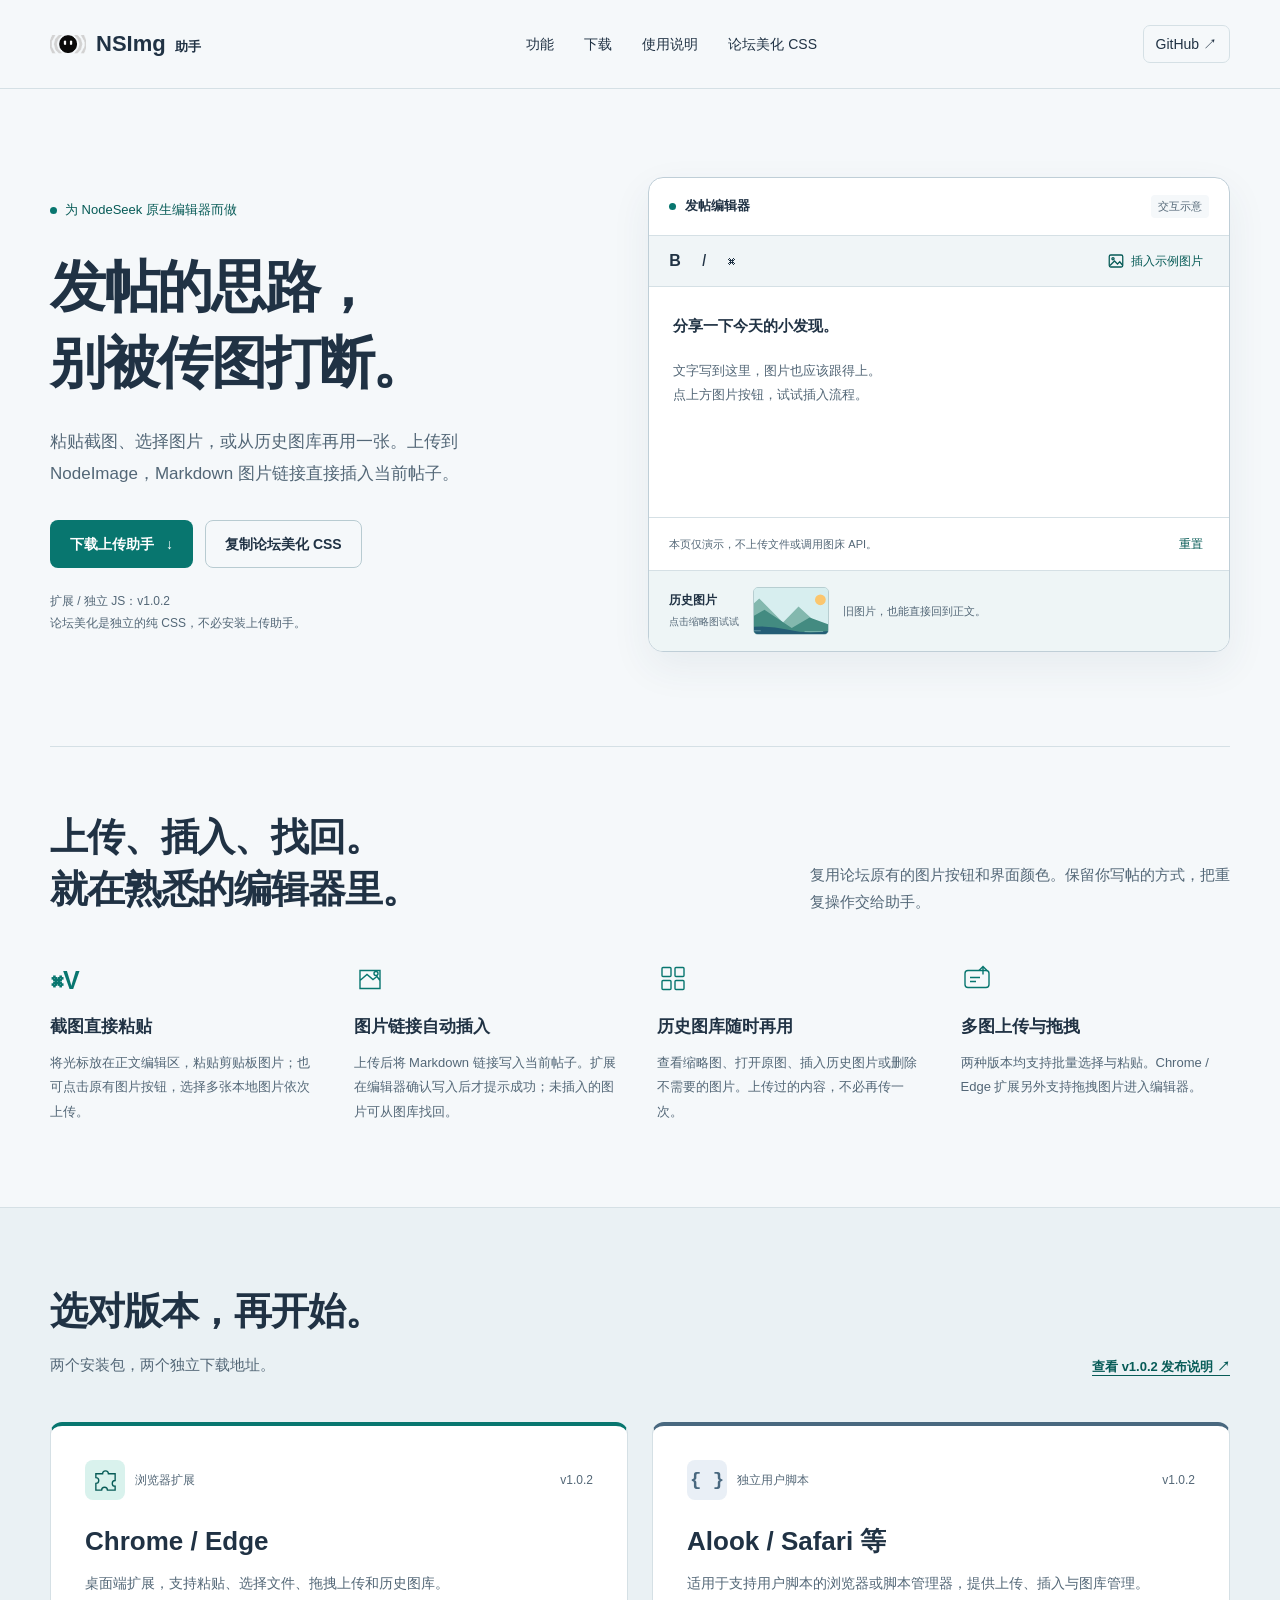
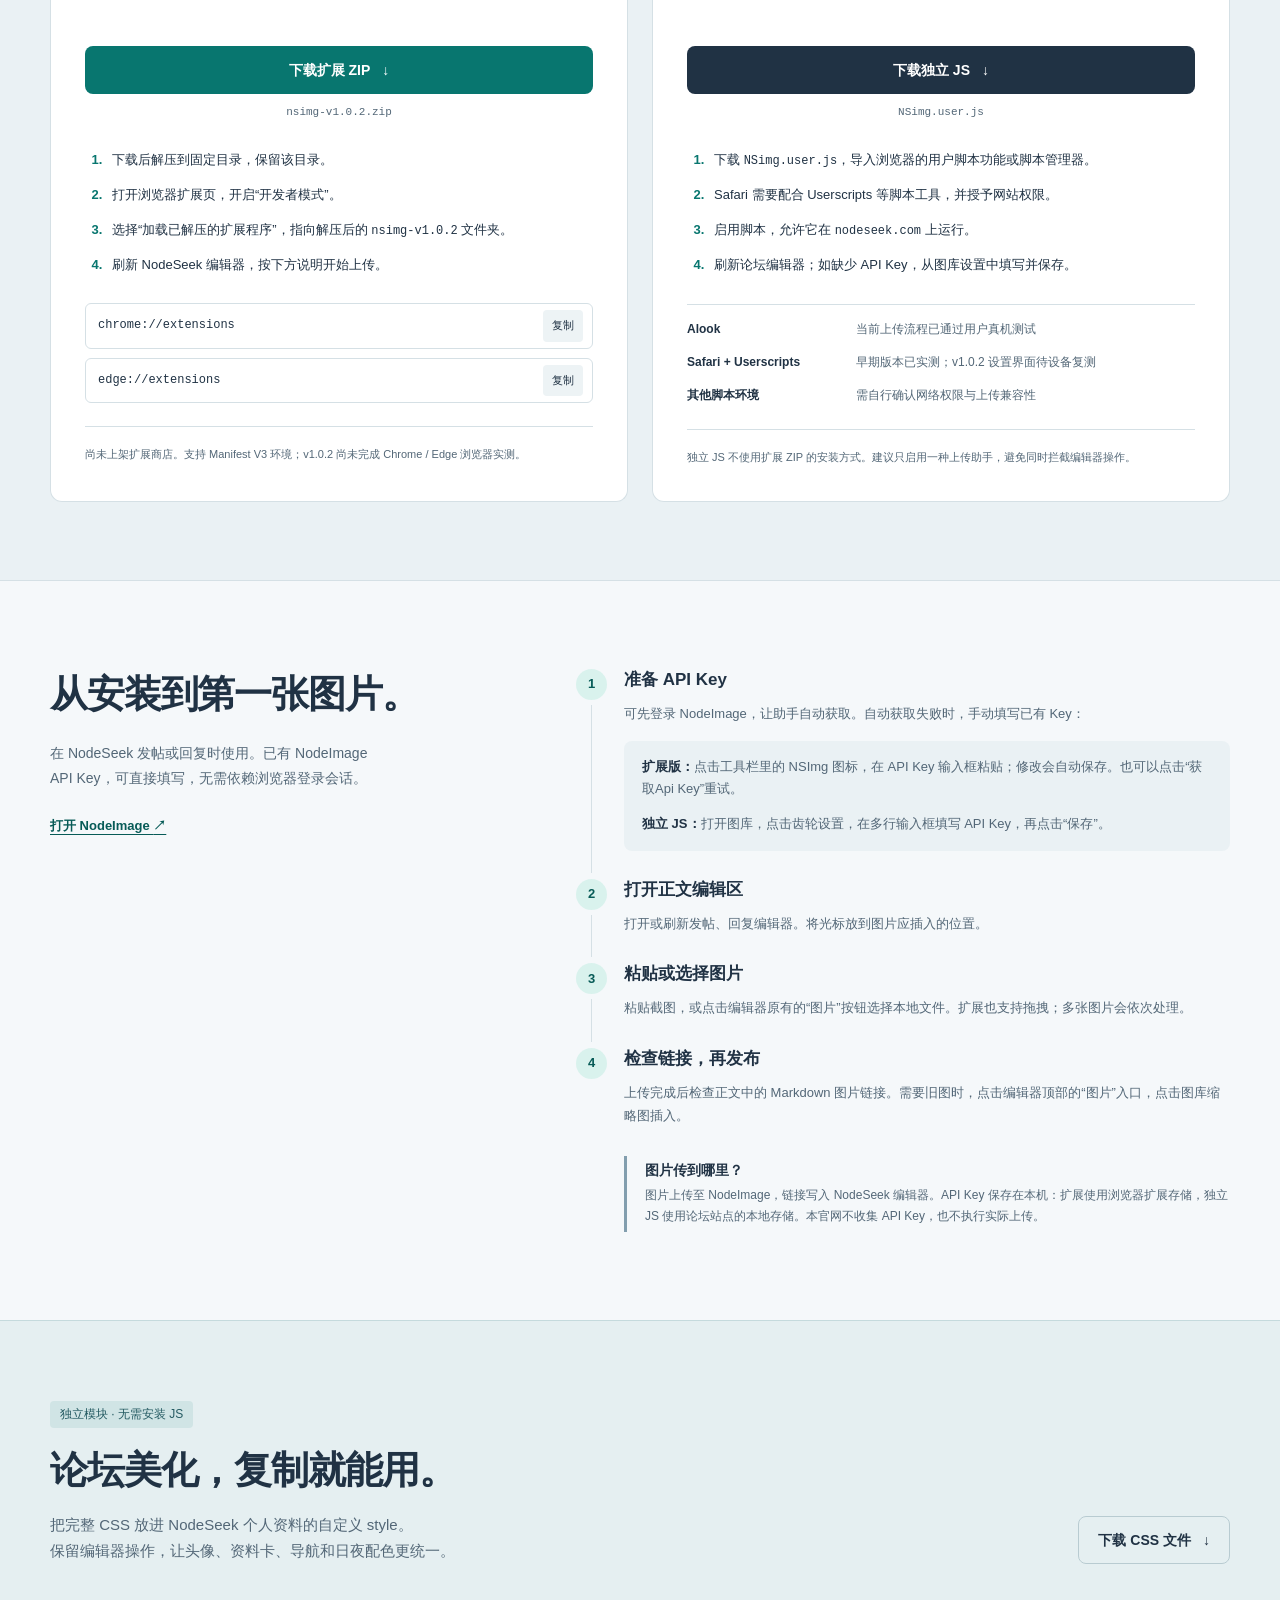
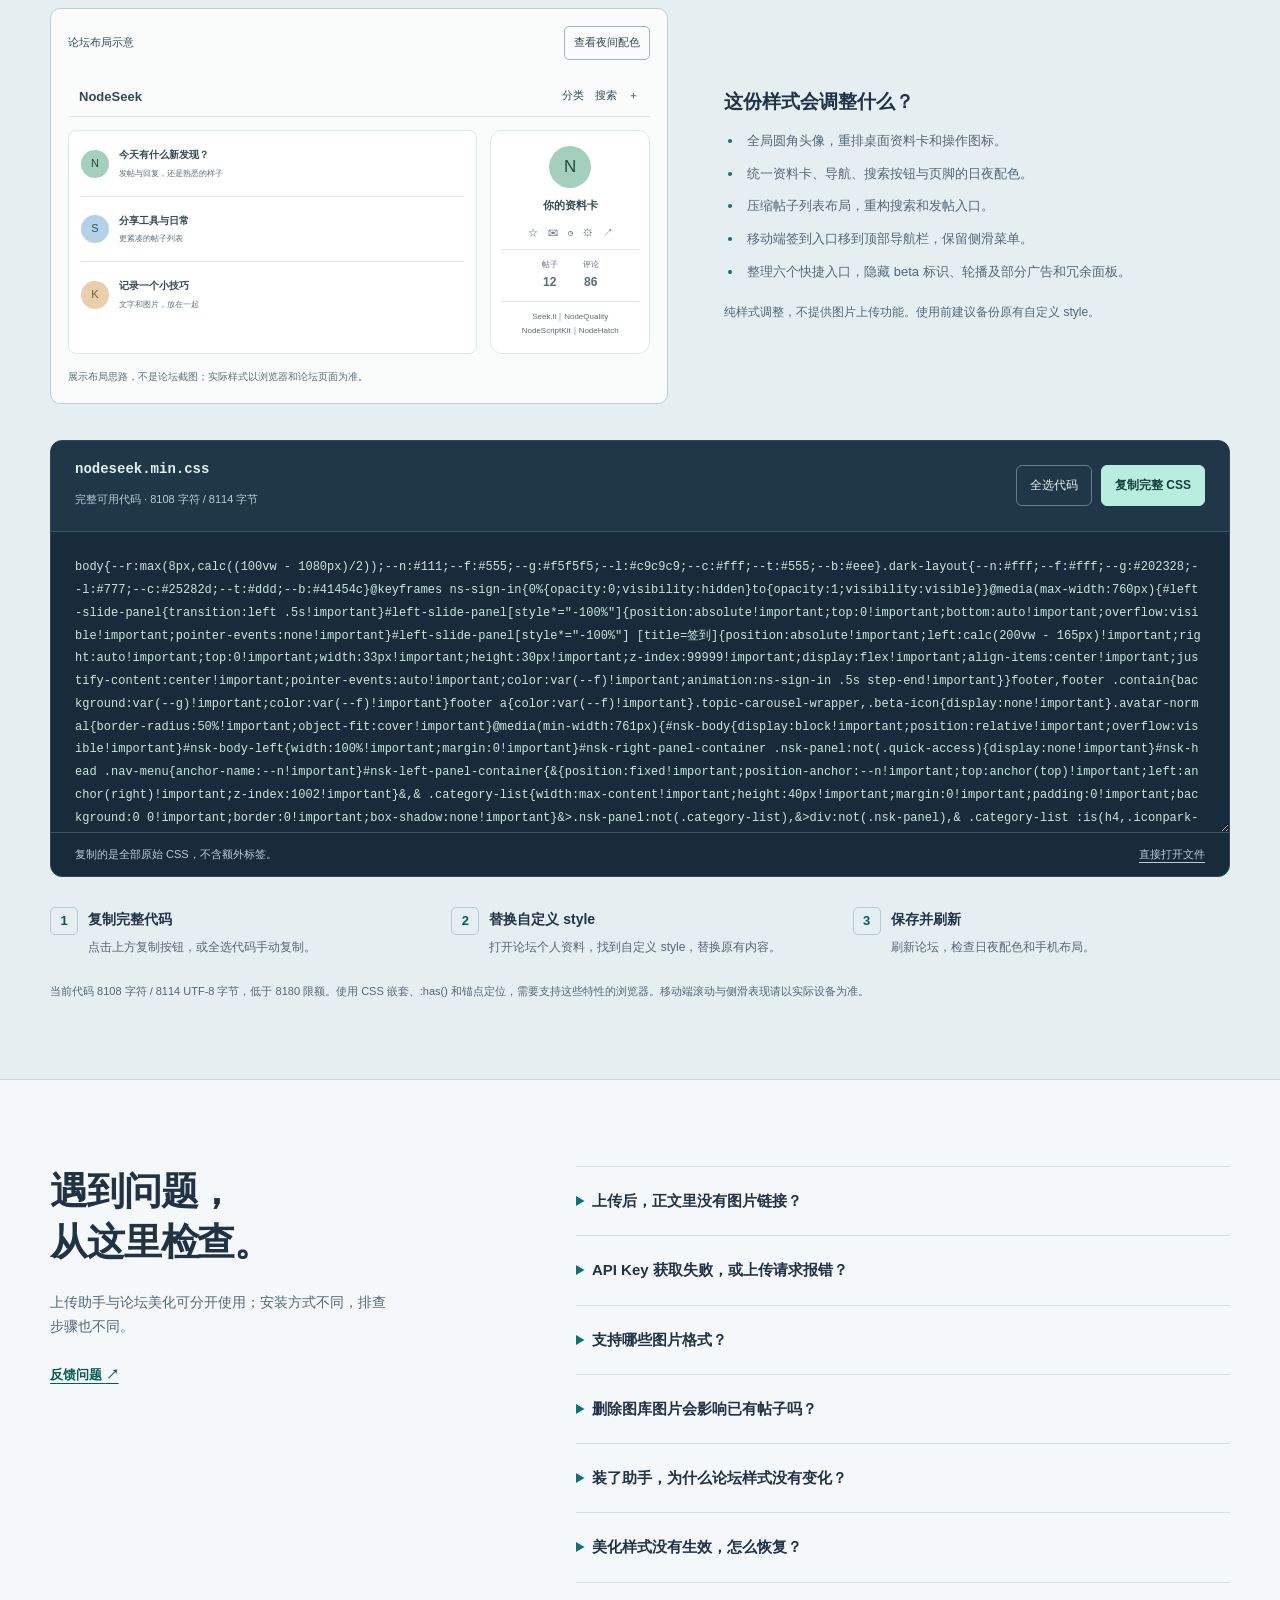
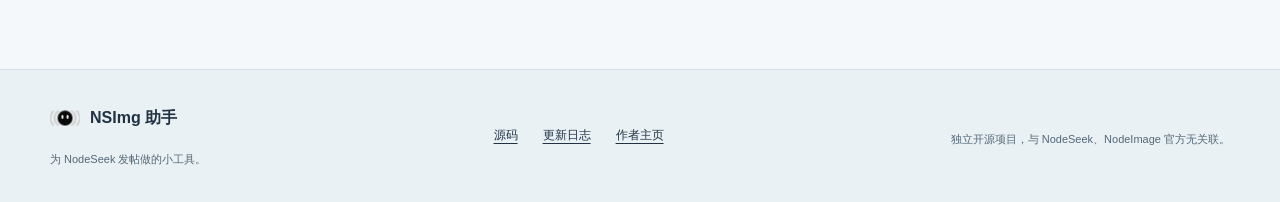
==== commit 6daee20e: "Fix merged navigation text colors in NodeSeek CSS" ====
--- a/docs/index.html
+++ b/docs/index.html
@@ -99,13 +99,13 @@
         <div class="css-feature-list"><h3>这份样式会调整什么？</h3><ul><li>全局圆角头像，重排桌面资料卡和操作图标。</li><li>统一资料卡、导航、搜索按钮与页脚的日夜配色。</li><li>压缩帖子列表布局，重构搜索和发帖入口。</li><li>移动端签到入口移到顶部导航栏，保留侧滑菜单。</li><li>整理六个快捷入口，隐藏 beta 标识、轮播及部分广告和冗余面板。</li></ul><p>纯样式调整，不提供图片上传功能。使用前建议备份原有自定义 style。</p></div>
       </div>
       <div class="code-container" aria-labelledby="code-title">
-        <div class="code-toolbar"><div><h3 id="code-title">nodeseek.min.css</h3><span>完整可用代码 · <span id="css-size">8112 字符 / 8118 字节</span></span></div><div class="code-actions"><button id="select-css" type="button">全选代码</button><button id="copy-css" class="copy-main" type="button">复制完整 CSS</button></div></div>
+        <div class="code-toolbar"><div><h3 id="code-title">nodeseek.min.css</h3><span>完整可用代码 · <span id="css-size">8108 字符 / 8114 字节</span></span></div><div class="code-actions"><button id="select-css" type="button">全选代码</button><button id="copy-css" class="copy-main" type="button">复制完整 CSS</button></div></div>
         <label class="sr-only" for="css-code">NodeSeek 论坛美化完整 CSS，可选中复制</label>
         <textarea id="css-code" readonly spellcheck="false" wrap="soft" aria-describedby="css-copy-status">body{--r:max(8px,calc((100vw - 1080px)/2));--n:#111;--f:#555;--g:#f5f5f5;--l:#c9c9c9;--c:#fff;--t:#555;--b:#eee}.dark-layout{--n:#fff;--f:#fff;--g:#202328;--l:#777;--c:#25282d;--t:#ddd;--b:#41454c}@keyframes ns-sign-in{0%{opacity:0;visibility:hidden}to{opacity:1;visibility:visible}}@media(max-width:760px){#left-slide-panel{transition:left .5s!important}#left-slide-panel[style*=&quot;-100%&quot;]{position:absolute!important;top:0!important;bottom:auto!important;overflow:visible!important;pointer-events:none!important}#left-slide-panel[style*=&quot;-100%&quot;] [title=签到]{position:absolute!important;left:calc(200vw - 165px)!important;right:auto!important;top:0!important;width:33px!important;height:30px!important;z-index:99999!important;display:flex!important;align-items:center!important;justify-content:center!important;pointer-events:auto!important;color:var(--f)!important;animation:ns-sign-in .5s step-end!important}}footer,footer .contain{background:var(--g)!important;color:var(--f)!important}footer a{color:var(--f)!important}.topic-carousel-wrapper,.beta-icon{display:none!important}.avatar-normal{border-radius:50%!important;object-fit:cover!important}@media(min-width:761px){#nsk-body{display:block!important;position:relative!important;overflow:visible!important}#nsk-body-left{width:100%!important;margin:0!important}#nsk-right-panel-container .nsk-panel:not(.quick-access){display:none!important}#nsk-head .nav-menu{anchor-name:--n!important}#nsk-left-panel-container{&amp;{position:fixed!important;position-anchor:--n!important;top:anchor(top)!important;left:anchor(right)!important;z-index:1002!important}&amp;,&amp; .category-list{width:max-content!important;height:40px!important;margin:0!important;padding:0!important;background:0 0!important;border:0!important;box-shadow:none!important}&amp;&gt;.nsk-panel:not(.category-list),&amp;&gt;div:not(.nsk-panel),&amp; .category-list :is(h4,.iconpark-icon,li:nth-child(-n+7)){display:none!important}}:is(.nav-menu,.category-list ul){&amp;{display:flex!important;align-items:center!important;height:40px!important;margin:0!important;padding:0!important}&amp; li{margin:0!important;padding:0!important;border:0!important;background:0 0!important}&amp; li a{display:flex!important;align-items:center!important;justify-content:center!important;height:40px!important;margin:0!important;padding:0 9px!important;color:var(--n)!important;-webkit-text-fill-color:var(--n)!important;background:0 0!important;border:0!important;border-radius:0!important;box-shadow:none!important;font-size:13px!important;font-weight:400!important;line-height:40px!important;white-space:nowrap!important;opacity:1!important}}.user-card{&amp;{color:var(--t)!important;margin:0!important;padding:0!important;background:var(--c)!important;border:0!important;border-radius:16px!important;box-shadow:0 3px 8px #0004!important;overflow:hidden!important}&amp; .user-head{height:auto!important;min-height:0!important;display:flex!important;flex-direction:column!important;align-items:center!important;gap:12px!important;padding:22px 16px 16px!important;margin:0!important;background:var(--c)!important}&amp; .user-head&gt;.menu{display:contents!important}&amp; .user-head&gt;a{margin:0!important}&amp; .user-head .avatar-normal{width:72px!important;height:72px!important;margin:0!important}&amp; .menu&gt;a{margin:0!important;font-size:16px!important}&amp; .menu&gt;div{display:grid!important;align-items:center!important;text-align:center!important;grid-auto-flow:column!important;grid-auto-columns:1fr!important;gap:0!important;width:100%!important;margin:0!important}&amp; .menu&gt;div svg{margin:0!important}&amp; .menu&gt;div&gt;a:empty{display:none!important}&amp; .menu&gt;div&gt;*{display:flex!important;justify-content:center!important;margin:0!important}&amp; :is(.user-stat,.stat-block,.stat-block&gt;div,.stat-block a){background:var(--c)!important}&amp; .user-stat{margin:0!important;padding:16px!important;border:0!important;border-top:1px solid var(--b)!important;display:grid!important;grid-template-columns:1fr 1fr!important;gap:16px!important}&amp; :is(.user-stat,.stat-block){border-radius:0!important;box-shadow:none!important}&amp; .stat-block{display:flex!important;flex-direction:column!important;gap:12px!important}&amp; .stat-block&gt;div,&amp; .stat-block&gt;div&gt;a{transform:none!important;display:flex!important;align-items:center!important;gap:6px!important}&amp; :is(a,svg){color:var(--t)!important}&amp; .usercard-button-group{padding:0 16px 16px!important}}body&gt;.user-card{z-index:1104!important}#nsk-right-panel-container{position:fixed!important;top:56px!important;right:var(--r)!important;width:248px!important;display:flex!important;flex-wrap:wrap!important;justify-content:center!important;gap:0!important;margin:0!important;padding:16px!important;z-index:1102!important;background:var(--c)!important;border-radius:16px!important;box-shadow:0 3px 8px #0004!important;&amp;&gt;.user-card{margin:-16px -16px 8px!important;flex:0 0 280px!important;border-bottom:1px solid var(--b)!important;border-radius:16px 16px 0 0!important;box-shadow:none!important}&amp;&gt;div:has(&gt;.promotation-item),&amp; :is(.quick-access,.quick-access ul,.quick-access li:has([href=&quot;/lucky&quot;])){display:contents!important}&amp; .quick-access :is(h4,li:not(:has([href=&quot;/lucky&quot;]))){display:none!important}&amp; :is(.promotation-item,[href=&quot;/lucky&quot;]){width:auto!important;display:flex!important;align-items:center!important;height:28px!important;margin:0!important;padding:0!important;font-size:12px!important;border:0!important;box-shadow:none!important;color:var(--t)!important;background:none!important}&amp; [href=&quot;/lucky&quot;]{order:1!important}&amp; .promotation-item:not(:has(img:is([alt=&quot;Seek.li&quot;],[alt=NodeQuality],[alt=NodeScriptKit],[alt=NodeHatch],[alt=&quot;NFD2.0&quot;]))){display:none!important}&amp; :is(.promotation-item img,[href=&quot;/lucky&quot;] svg){display:none!important}&amp; .promotation-item{&amp;:before{content:var(--s)}&amp;[href*=&quot;seek.li&quot;]{--s:&quot;Seek.li&quot;}&amp;[href*=nodequality]{--s:&quot;NodeQuality&quot;}&amp;[href*=NodeScriptKit]{--s:&quot;NodeScriptKit&quot;}&amp;[href*=&quot;132849&quot;]{--s:&quot;NodeHatch&quot;}&amp;[href*=&quot;286885&quot;]{--s:&quot;NFD2.0&quot;}}&amp; :is([href*=&quot;seek.li&quot;],[href*=nodequality],[href*=&quot;132849&quot;],[href*=&quot;286885&quot;]):after{content:&quot;｜&quot;;margin:0 4px;color:var(--b)}}#nsk-head{&amp; .search-box{right:calc(var(--r) + 80px)!important;overflow:visible!important}&amp; .color-theme-switcher{right:calc(var(--r) + 40px)!important}&amp; #search-site2{position:absolute!important;inset:0!important;margin:0!important;cursor:pointer!important;outline:0!important;width:32px!important;padding:0!important;color:transparent!important;background:0 0!important;box-shadow:none!important}&amp; #search-site2::placeholder{color:transparent!important}&amp; .search-icon{position:absolute!important;top:50%!important;left:50%!important;right:auto!important;width:16px!important;height:16px!important;margin:0!important;transform:translate(-50%,-50%)!important;pointer-events:none!important;z-index:2!important}}#nsk-head :is(.search-box,.color-theme-switcher),div:has(&gt;.btn.new-discussion){position:fixed!important;top:4px!important;z-index:1102!important;width:32px!important;height:32px!important;margin:0!important;padding:0!important}#nsk-head :is(#search-site2,.color-theme-switcher),.btn.new-discussion{height:32px!important;border:1px solid var(--l)!important;border-radius:4px!important;box-sizing:border-box!important}#nsk-head .color-theme-switcher,.btn.new-discussion{width:32px!important;display:flex!important;align-items:center!important;justify-content:center!important;margin:0!important;padding:0!important;color:var(--f)!important;background:0 0!important;box-shadow:none!important;line-height:1!important}div:has(&gt;.btn.new-discussion){right:var(--r)!important;display:block!important}.btn.new-discussion :is(span,svg){display:none!important}.btn.new-discussion:before{content:&quot;+&quot;;display:block!important;color:var(--f)!important;font:400 22px/28px Arial,sans-serif!important}}@media(761px&lt;=width&lt;=1400px){#nsk-right-panel-container&gt;:not(:has(&gt;.btn.new-discussion)){display:none!important}#nsk-right-panel-container{display:contents!important}}@media(761px&lt;=width&lt;=1100px){#nsk-left-panel-container{display:none!important}}@media(min-width:1401px){#nsk-body{width:780px!important;left:-150px!important}}.with-mask{z-index:1200!important}</textarea>
         <div class="code-footer"><span id="css-copy-status" role="status">复制的是全部原始 CSS，不含额外标签。</span><a href="downloads/nodeseek.min.css">直接打开文件</a></div>
       </div>
       <ol class="css-install"><li><b>复制完整代码</b><span>点击上方复制按钮，或全选代码手动复制。</span></li><li><b>替换自定义 style</b><span>打开论坛个人资料，找到自定义 style，替换原有内容。</span></li><li><b>保存并刷新</b><span>刷新论坛，检查日夜配色和手机布局。</span></li></ol>
-      <p class="css-compat">当前代码 8112 字符 / 8118 UTF-8 字节，低于 8180 限额。使用 CSS 嵌套、:has() 和锚点定位，需要支持这些特性的浏览器。移动端滚动与侧滑表现请以实际设备为准。</p>
+      <p class="css-compat">当前代码 8108 字符 / 8114 UTF-8 字节，低于 8180 限额。使用 CSS 嵌套、:has() 和锚点定位，需要支持这些特性的浏览器。移动端滚动与侧滑表现请以实际设备为准。</p>
     </div>
   </section>
 
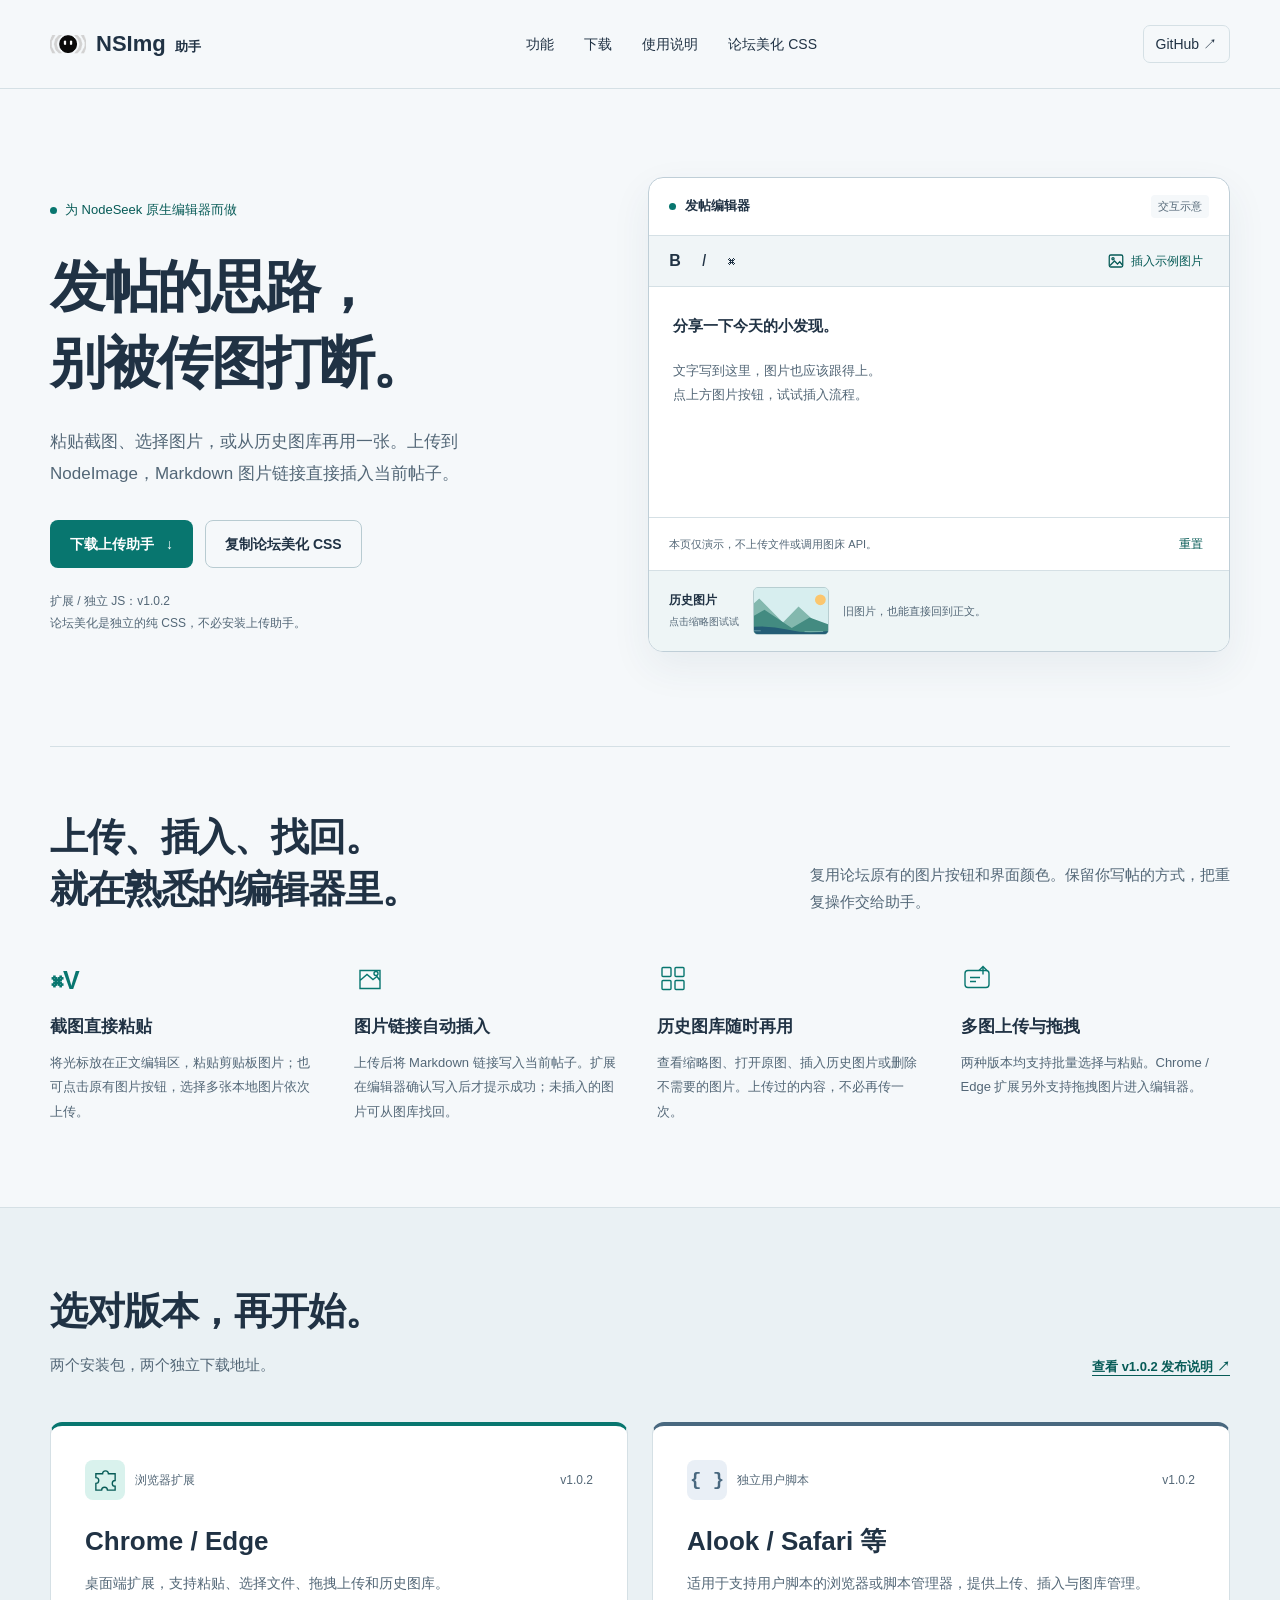
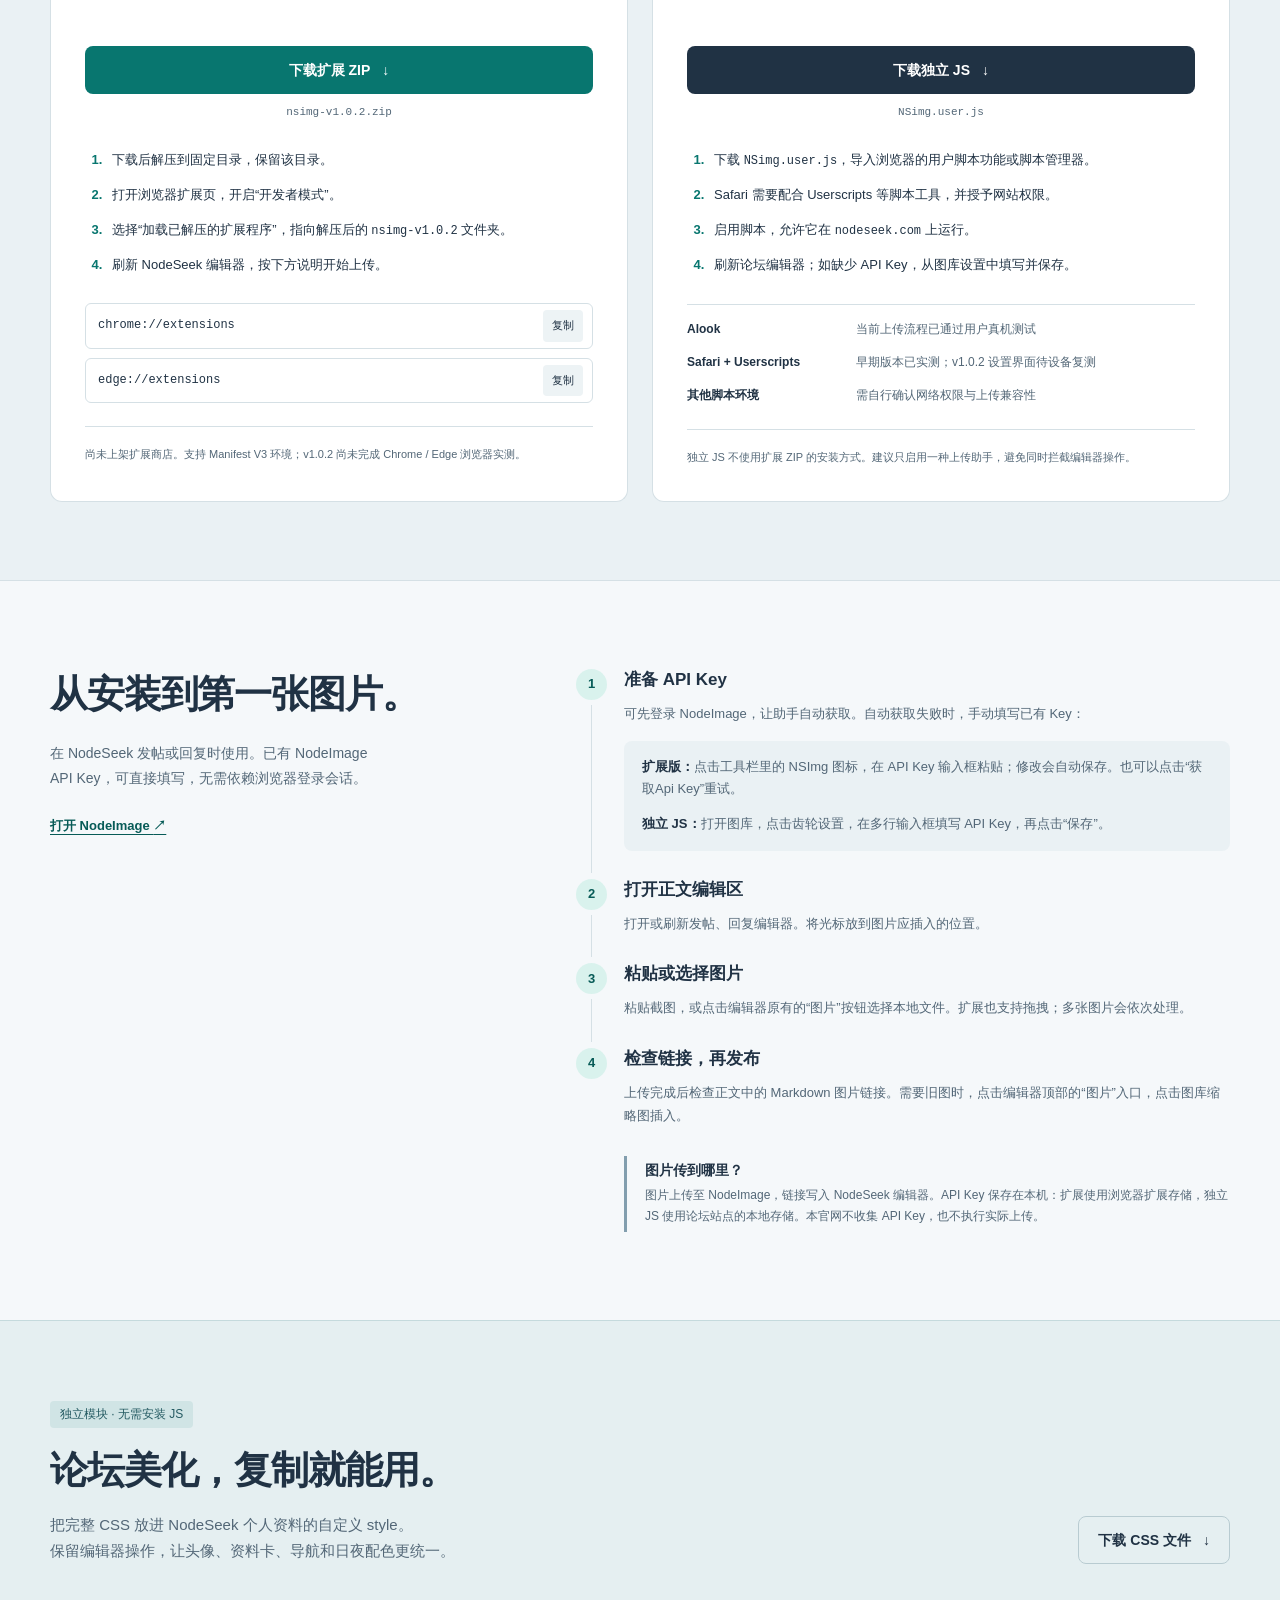
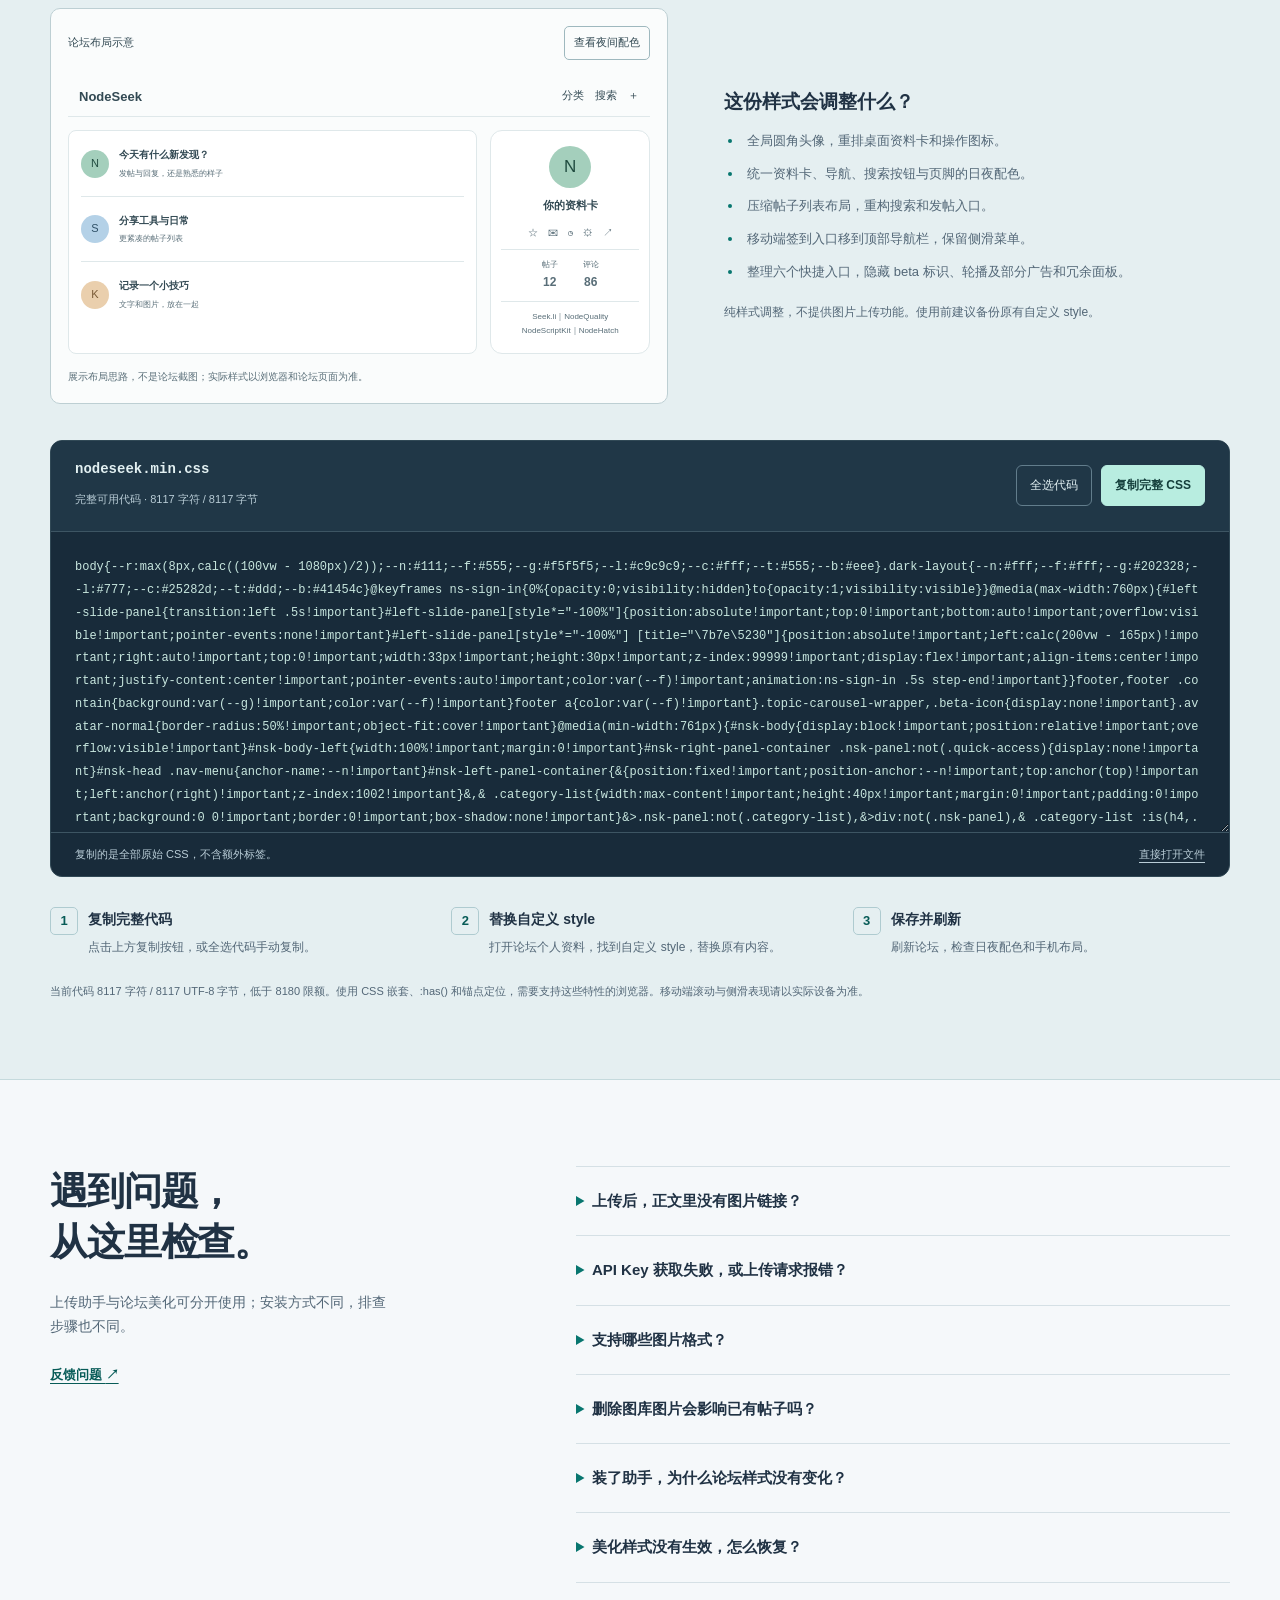
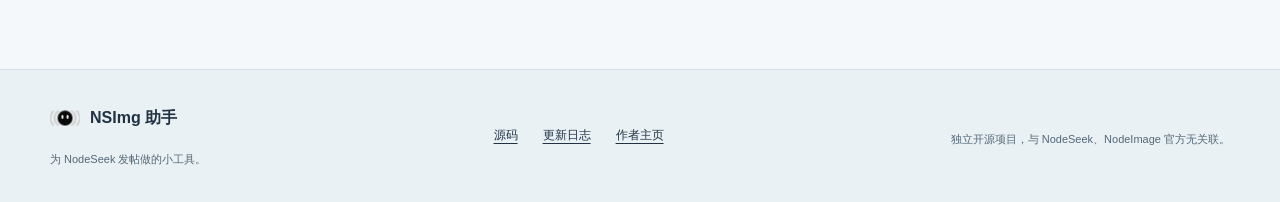
==== commit e1c1c843: "Use ASCII CSS escapes to prevent copied separator mojibake" ====
--- a/docs/index.html
+++ b/docs/index.html
@@ -99,13 +99,13 @@
         <div class="css-feature-list"><h3>这份样式会调整什么？</h3><ul><li>全局圆角头像，重排桌面资料卡和操作图标。</li><li>统一资料卡、导航、搜索按钮与页脚的日夜配色。</li><li>压缩帖子列表布局，重构搜索和发帖入口。</li><li>移动端签到入口移到顶部导航栏，保留侧滑菜单。</li><li>整理六个快捷入口，隐藏 beta 标识、轮播及部分广告和冗余面板。</li></ul><p>纯样式调整，不提供图片上传功能。使用前建议备份原有自定义 style。</p></div>
       </div>
       <div class="code-container" aria-labelledby="code-title">
-        <div class="code-toolbar"><div><h3 id="code-title">nodeseek.min.css</h3><span>完整可用代码 · <span id="css-size">8108 字符 / 8114 字节</span></span></div><div class="code-actions"><button id="select-css" type="button">全选代码</button><button id="copy-css" class="copy-main" type="button">复制完整 CSS</button></div></div>
+        <div class="code-toolbar"><div><h3 id="code-title">nodeseek.min.css</h3><span>完整可用代码 · <span id="css-size">8117 字符 / 8117 字节</span></span></div><div class="code-actions"><button id="select-css" type="button">全选代码</button><button id="copy-css" class="copy-main" type="button">复制完整 CSS</button></div></div>
         <label class="sr-only" for="css-code">NodeSeek 论坛美化完整 CSS，可选中复制</label>
-        <textarea id="css-code" readonly spellcheck="false" wrap="soft" aria-describedby="css-copy-status">body{--r:max(8px,calc((100vw - 1080px)/2));--n:#111;--f:#555;--g:#f5f5f5;--l:#c9c9c9;--c:#fff;--t:#555;--b:#eee}.dark-layout{--n:#fff;--f:#fff;--g:#202328;--l:#777;--c:#25282d;--t:#ddd;--b:#41454c}@keyframes ns-sign-in{0%{opacity:0;visibility:hidden}to{opacity:1;visibility:visible}}@media(max-width:760px){#left-slide-panel{transition:left .5s!important}#left-slide-panel[style*=&quot;-100%&quot;]{position:absolute!important;top:0!important;bottom:auto!important;overflow:visible!important;pointer-events:none!important}#left-slide-panel[style*=&quot;-100%&quot;] [title=签到]{position:absolute!important;left:calc(200vw - 165px)!important;right:auto!important;top:0!important;width:33px!important;height:30px!important;z-index:99999!important;display:flex!important;align-items:center!important;justify-content:center!important;pointer-events:auto!important;color:var(--f)!important;animation:ns-sign-in .5s step-end!important}}footer,footer .contain{background:var(--g)!important;color:var(--f)!important}footer a{color:var(--f)!important}.topic-carousel-wrapper,.beta-icon{display:none!important}.avatar-normal{border-radius:50%!important;object-fit:cover!important}@media(min-width:761px){#nsk-body{display:block!important;position:relative!important;overflow:visible!important}#nsk-body-left{width:100%!important;margin:0!important}#nsk-right-panel-container .nsk-panel:not(.quick-access){display:none!important}#nsk-head .nav-menu{anchor-name:--n!important}#nsk-left-panel-container{&amp;{position:fixed!important;position-anchor:--n!important;top:anchor(top)!important;left:anchor(right)!important;z-index:1002!important}&amp;,&amp; .category-list{width:max-content!important;height:40px!important;margin:0!important;padding:0!important;background:0 0!important;border:0!important;box-shadow:none!important}&amp;&gt;.nsk-panel:not(.category-list),&amp;&gt;div:not(.nsk-panel),&amp; .category-list :is(h4,.iconpark-icon,li:nth-child(-n+7)){display:none!important}}:is(.nav-menu,.category-list ul){&amp;{display:flex!important;align-items:center!important;height:40px!important;margin:0!important;padding:0!important}&amp; li{margin:0!important;padding:0!important;border:0!important;background:0 0!important}&amp; li a{display:flex!important;align-items:center!important;justify-content:center!important;height:40px!important;margin:0!important;padding:0 9px!important;color:var(--n)!important;-webkit-text-fill-color:var(--n)!important;background:0 0!important;border:0!important;border-radius:0!important;box-shadow:none!important;font-size:13px!important;font-weight:400!important;line-height:40px!important;white-space:nowrap!important;opacity:1!important}}.user-card{&amp;{color:var(--t)!important;margin:0!important;padding:0!important;background:var(--c)!important;border:0!important;border-radius:16px!important;box-shadow:0 3px 8px #0004!important;overflow:hidden!important}&amp; .user-head{height:auto!important;min-height:0!important;display:flex!important;flex-direction:column!important;align-items:center!important;gap:12px!important;padding:22px 16px 16px!important;margin:0!important;background:var(--c)!important}&amp; .user-head&gt;.menu{display:contents!important}&amp; .user-head&gt;a{margin:0!important}&amp; .user-head .avatar-normal{width:72px!important;height:72px!important;margin:0!important}&amp; .menu&gt;a{margin:0!important;font-size:16px!important}&amp; .menu&gt;div{display:grid!important;align-items:center!important;text-align:center!important;grid-auto-flow:column!important;grid-auto-columns:1fr!important;gap:0!important;width:100%!important;margin:0!important}&amp; .menu&gt;div svg{margin:0!important}&amp; .menu&gt;div&gt;a:empty{display:none!important}&amp; .menu&gt;div&gt;*{display:flex!important;justify-content:center!important;margin:0!important}&amp; :is(.user-stat,.stat-block,.stat-block&gt;div,.stat-block a){background:var(--c)!important}&amp; .user-stat{margin:0!important;padding:16px!important;border:0!important;border-top:1px solid var(--b)!important;display:grid!important;grid-template-columns:1fr 1fr!important;gap:16px!important}&amp; :is(.user-stat,.stat-block){border-radius:0!important;box-shadow:none!important}&amp; .stat-block{display:flex!important;flex-direction:column!important;gap:12px!important}&amp; .stat-block&gt;div,&amp; .stat-block&gt;div&gt;a{transform:none!important;display:flex!important;align-items:center!important;gap:6px!important}&amp; :is(a,svg){color:var(--t)!important}&amp; .usercard-button-group{padding:0 16px 16px!important}}body&gt;.user-card{z-index:1104!important}#nsk-right-panel-container{position:fixed!important;top:56px!important;right:var(--r)!important;width:248px!important;display:flex!important;flex-wrap:wrap!important;justify-content:center!important;gap:0!important;margin:0!important;padding:16px!important;z-index:1102!important;background:var(--c)!important;border-radius:16px!important;box-shadow:0 3px 8px #0004!important;&amp;&gt;.user-card{margin:-16px -16px 8px!important;flex:0 0 280px!important;border-bottom:1px solid var(--b)!important;border-radius:16px 16px 0 0!important;box-shadow:none!important}&amp;&gt;div:has(&gt;.promotation-item),&amp; :is(.quick-access,.quick-access ul,.quick-access li:has([href=&quot;/lucky&quot;])){display:contents!important}&amp; .quick-access :is(h4,li:not(:has([href=&quot;/lucky&quot;]))){display:none!important}&amp; :is(.promotation-item,[href=&quot;/lucky&quot;]){width:auto!important;display:flex!important;align-items:center!important;height:28px!important;margin:0!important;padding:0!important;font-size:12px!important;border:0!important;box-shadow:none!important;color:var(--t)!important;background:none!important}&amp; [href=&quot;/lucky&quot;]{order:1!important}&amp; .promotation-item:not(:has(img:is([alt=&quot;Seek.li&quot;],[alt=NodeQuality],[alt=NodeScriptKit],[alt=NodeHatch],[alt=&quot;NFD2.0&quot;]))){display:none!important}&amp; :is(.promotation-item img,[href=&quot;/lucky&quot;] svg){display:none!important}&amp; .promotation-item{&amp;:before{content:var(--s)}&amp;[href*=&quot;seek.li&quot;]{--s:&quot;Seek.li&quot;}&amp;[href*=nodequality]{--s:&quot;NodeQuality&quot;}&amp;[href*=NodeScriptKit]{--s:&quot;NodeScriptKit&quot;}&amp;[href*=&quot;132849&quot;]{--s:&quot;NodeHatch&quot;}&amp;[href*=&quot;286885&quot;]{--s:&quot;NFD2.0&quot;}}&amp; :is([href*=&quot;seek.li&quot;],[href*=nodequality],[href*=&quot;132849&quot;],[href*=&quot;286885&quot;]):after{content:&quot;｜&quot;;margin:0 4px;color:var(--b)}}#nsk-head{&amp; .search-box{right:calc(var(--r) + 80px)!important;overflow:visible!important}&amp; .color-theme-switcher{right:calc(var(--r) + 40px)!important}&amp; #search-site2{position:absolute!important;inset:0!important;margin:0!important;cursor:pointer!important;outline:0!important;width:32px!important;padding:0!important;color:transparent!important;background:0 0!important;box-shadow:none!important}&amp; #search-site2::placeholder{color:transparent!important}&amp; .search-icon{position:absolute!important;top:50%!important;left:50%!important;right:auto!important;width:16px!important;height:16px!important;margin:0!important;transform:translate(-50%,-50%)!important;pointer-events:none!important;z-index:2!important}}#nsk-head :is(.search-box,.color-theme-switcher),div:has(&gt;.btn.new-discussion){position:fixed!important;top:4px!important;z-index:1102!important;width:32px!important;height:32px!important;margin:0!important;padding:0!important}#nsk-head :is(#search-site2,.color-theme-switcher),.btn.new-discussion{height:32px!important;border:1px solid var(--l)!important;border-radius:4px!important;box-sizing:border-box!important}#nsk-head .color-theme-switcher,.btn.new-discussion{width:32px!important;display:flex!important;align-items:center!important;justify-content:center!important;margin:0!important;padding:0!important;color:var(--f)!important;background:0 0!important;box-shadow:none!important;line-height:1!important}div:has(&gt;.btn.new-discussion){right:var(--r)!important;display:block!important}.btn.new-discussion :is(span,svg){display:none!important}.btn.new-discussion:before{content:&quot;+&quot;;display:block!important;color:var(--f)!important;font:400 22px/28px Arial,sans-serif!important}}@media(761px&lt;=width&lt;=1400px){#nsk-right-panel-container&gt;:not(:has(&gt;.btn.new-discussion)){display:none!important}#nsk-right-panel-container{display:contents!important}}@media(761px&lt;=width&lt;=1100px){#nsk-left-panel-container{display:none!important}}@media(min-width:1401px){#nsk-body{width:780px!important;left:-150px!important}}.with-mask{z-index:1200!important}</textarea>
+        <textarea id="css-code" readonly spellcheck="false" wrap="soft" aria-describedby="css-copy-status">body{--r:max(8px,calc((100vw - 1080px)/2));--n:#111;--f:#555;--g:#f5f5f5;--l:#c9c9c9;--c:#fff;--t:#555;--b:#eee}.dark-layout{--n:#fff;--f:#fff;--g:#202328;--l:#777;--c:#25282d;--t:#ddd;--b:#41454c}@keyframes ns-sign-in{0%{opacity:0;visibility:hidden}to{opacity:1;visibility:visible}}@media(max-width:760px){#left-slide-panel{transition:left .5s!important}#left-slide-panel[style*="-100%"]{position:absolute!important;top:0!important;bottom:auto!important;overflow:visible!important;pointer-events:none!important}#left-slide-panel[style*="-100%"] [title="\7b7e\5230"]{position:absolute!important;left:calc(200vw - 165px)!important;right:auto!important;top:0!important;width:33px!important;height:30px!important;z-index:99999!important;display:flex!important;align-items:center!important;justify-content:center!important;pointer-events:auto!important;color:var(--f)!important;animation:ns-sign-in .5s step-end!important}}footer,footer .contain{background:var(--g)!important;color:var(--f)!important}footer a{color:var(--f)!important}.topic-carousel-wrapper,.beta-icon{display:none!important}.avatar-normal{border-radius:50%!important;object-fit:cover!important}@media(min-width:761px){#nsk-body{display:block!important;position:relative!important;overflow:visible!important}#nsk-body-left{width:100%!important;margin:0!important}#nsk-right-panel-container .nsk-panel:not(.quick-access){display:none!important}#nsk-head .nav-menu{anchor-name:--n!important}#nsk-left-panel-container{&amp;{position:fixed!important;position-anchor:--n!important;top:anchor(top)!important;left:anchor(right)!important;z-index:1002!important}&amp;,&amp; .category-list{width:max-content!important;height:40px!important;margin:0!important;padding:0!important;background:0 0!important;border:0!important;box-shadow:none!important}&amp;&gt;.nsk-panel:not(.category-list),&amp;&gt;div:not(.nsk-panel),&amp; .category-list :is(h4,.iconpark-icon,li:nth-child(-n+7)){display:none!important}}:is(.nav-menu,.category-list ul){&amp;{display:flex!important;align-items:center!important;height:40px!important;margin:0!important;padding:0!important}&amp; li{margin:0!important;padding:0!important;border:0!important;background:0 0!important}&amp; li a{display:flex!important;align-items:center!important;justify-content:center!important;height:40px!important;margin:0!important;padding:0 9px!important;background:0 0!important;border:0!important;border-radius:0!important;box-shadow:none!important;font-size:13px!important;font-weight:400!important;white-space:nowrap!important}&amp; li,&amp; li :is(a,span){color:var(--n)!important;-webkit-text-fill-color:var(--n)!important;opacity:1!important}}.user-card{&amp;{color:var(--t)!important;margin:0!important;padding:0!important;background:var(--c)!important;border:0!important;border-radius:16px!important;box-shadow:0 3px 8px #0004!important;overflow:hidden!important}&amp; .user-head{height:auto!important;min-height:0!important;display:flex!important;flex-direction:column!important;align-items:center!important;gap:12px!important;padding:22px 16px 16px!important;margin:0!important;background:var(--c)!important}&amp; .user-head&gt;.menu{display:contents!important}&amp; .user-head&gt;a{margin:0!important}&amp; .user-head .avatar-normal{width:72px!important;height:72px!important;margin:0!important}&amp; .menu&gt;a{margin:0!important;font-size:16px!important}&amp; .menu&gt;div{display:grid!important;align-items:center!important;text-align:center!important;grid-auto-flow:column!important;grid-auto-columns:1fr!important;gap:0!important;width:100%!important;margin:0!important}&amp; .menu&gt;div svg{margin:0!important}&amp; .menu&gt;div&gt;a:empty{display:none!important}&amp; .menu&gt;div&gt;*{display:flex!important;justify-content:center!important;margin:0!important}&amp; :is(.user-stat,.stat-block,.stat-block&gt;div,.stat-block a){background:var(--c)!important}&amp; .user-stat{margin:0!important;padding:16px!important;border:0!important;border-top:1px solid var(--b)!important;display:grid!important;grid-template-columns:1fr 1fr!important;gap:16px!important}&amp; :is(.user-stat,.stat-block){border-radius:0!important;box-shadow:none!important}&amp; .stat-block{display:flex!important;flex-direction:column!important;gap:12px!important}&amp; .stat-block&gt;div,&amp; .stat-block&gt;div&gt;a{transform:none!important;display:flex!important;align-items:center!important;gap:6px!important}&amp; :is(a,svg){color:var(--t)!important}&amp; .usercard-button-group{padding:0 16px 16px!important}}body&gt;.user-card{z-index:1104!important}#nsk-right-panel-container{position:fixed!important;top:56px!important;right:var(--r)!important;width:248px!important;display:flex!important;flex-wrap:wrap!important;justify-content:center!important;gap:0!important;margin:0!important;padding:16px!important;z-index:1102!important;background:var(--c)!important;border-radius:16px!important;box-shadow:0 3px 8px #0004!important;&amp;&gt;.user-card{margin:-16px -16px 8px!important;flex:0 0 280px!important;border-bottom:1px solid var(--b)!important;border-radius:16px 16px 0 0!important;box-shadow:none!important}&amp;&gt;div:has(&gt;.promotation-item),&amp; :is(.quick-access,.quick-access ul,.quick-access li:has([href="/lucky"])){display:contents!important}&amp; .quick-access :is(h4,li:not(:has([href="/lucky"]))){display:none!important}&amp; :is(.promotation-item,[href="/lucky"]){width:auto!important;display:flex!important;align-items:center!important;height:28px!important;margin:0!important;padding:0!important;font-size:12px!important;border:0!important;box-shadow:none!important;color:var(--t)!important;background:none!important}&amp; [href="/lucky"]{order:1!important}&amp; .promotation-item:not(:has(img:is([alt="Seek.li"],[alt=NodeQuality],[alt=NodeScriptKit],[alt=NodeHatch],[alt="NFD2.0"]))){display:none!important}&amp; :is(.promotation-item img,[href="/lucky"] svg){display:none!important}&amp; .promotation-item{&amp;:before{content:var(--s)}&amp;[href*="seek.li"]{--s:"Seek.li"}&amp;[href*=nodequality]{--s:"NodeQuality"}&amp;[href*=NodeScriptKit]{--s:"NodeScriptKit"}&amp;[href*="132849"]{--s:"NodeHatch"}&amp;[href*="286885"]{--s:"NFD2.0"}}&amp; :is([href*="seek.li"],[href*=nodequality],[href*="132849"],[href*="286885"]):after{content:"\ff5c";margin:0 4px;color:var(--b)}}#nsk-head{&amp; .search-box{right:calc(var(--r) + 80px)!important;overflow:visible!important}&amp; .color-theme-switcher{right:calc(var(--r) + 40px)!important}&amp; #search-site2{position:absolute!important;inset:0!important;margin:0!important;cursor:pointer!important;outline:0!important;width:32px!important;padding:0!important;color:transparent!important;background:0 0!important;box-shadow:none!important}&amp; #search-site2::placeholder{color:transparent!important}&amp; .search-icon{position:absolute!important;top:50%!important;left:50%!important;right:auto!important;width:16px!important;height:16px!important;margin:0!important;transform:translate(-50%,-50%)!important;pointer-events:none!important;z-index:2!important}}#nsk-head :is(.search-box,.color-theme-switcher),div:has(&gt;.btn.new-discussion){position:fixed!important;top:4px!important;z-index:1102!important;width:32px!important;height:32px!important;margin:0!important;padding:0!important}#nsk-head :is(#search-site2,.color-theme-switcher),.btn.new-discussion{height:32px!important;border:1px solid var(--l)!important;border-radius:4px!important;box-sizing:border-box!important}#nsk-head .color-theme-switcher,.btn.new-discussion{width:32px!important;display:flex!important;align-items:center!important;justify-content:center!important;margin:0!important;padding:0!important;color:var(--f)!important;background:0 0!important;box-shadow:none!important;line-height:1!important}div:has(&gt;.btn.new-discussion){right:var(--r)!important;display:block!important}.btn.new-discussion :is(span,svg){display:none!important}.btn.new-discussion:before{content:"+";display:block!important;color:var(--f)!important;font:22px/28px Arial,sans-serif!important}}@media(761px&lt;=width&lt;=1400px){#nsk-right-panel-container&gt;:not(:has(&gt;.btn.new-discussion)){display:none!important}#nsk-right-panel-container{display:contents!important}}@media(761px&lt;=width&lt;=1100px){#nsk-left-panel-container{display:none!important}}@media(min-width:1401px){#nsk-body{width:780px!important;left:-150px!important}}.with-mask{z-index:1200!important}</textarea>
         <div class="code-footer"><span id="css-copy-status" role="status">复制的是全部原始 CSS，不含额外标签。</span><a href="downloads/nodeseek.min.css">直接打开文件</a></div>
       </div>
       <ol class="css-install"><li><b>复制完整代码</b><span>点击上方复制按钮，或全选代码手动复制。</span></li><li><b>替换自定义 style</b><span>打开论坛个人资料，找到自定义 style，替换原有内容。</span></li><li><b>保存并刷新</b><span>刷新论坛，检查日夜配色和手机布局。</span></li></ol>
-      <p class="css-compat">当前代码 8108 字符 / 8114 UTF-8 字节，低于 8180 限额。使用 CSS 嵌套、:has() 和锚点定位，需要支持这些特性的浏览器。移动端滚动与侧滑表现请以实际设备为准。</p>
+      <p class="css-compat">当前代码 8117 字符 / 8117 UTF-8 字节，低于 8180 限额。使用 CSS 嵌套、:has() 和锚点定位，需要支持这些特性的浏览器。移动端滚动与侧滑表现请以实际设备为准。</p>
     </div>
   </section>
 
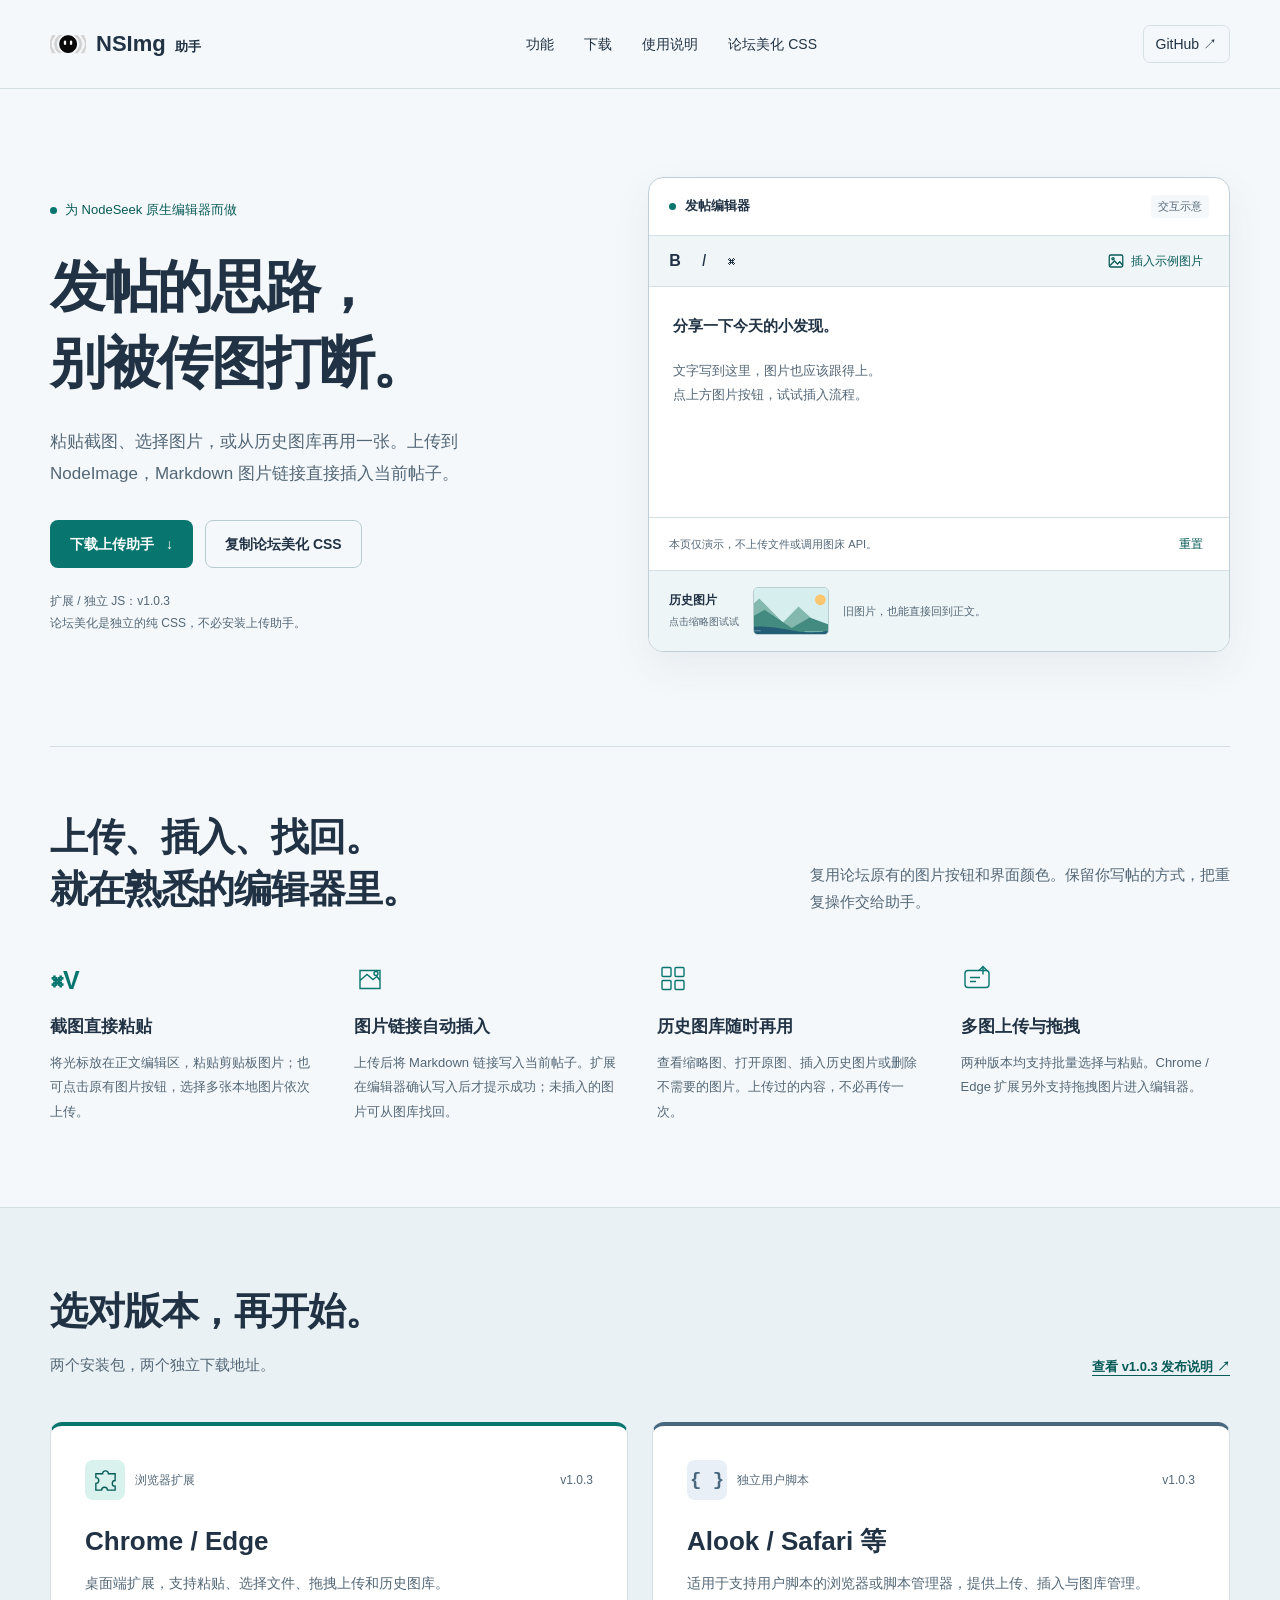
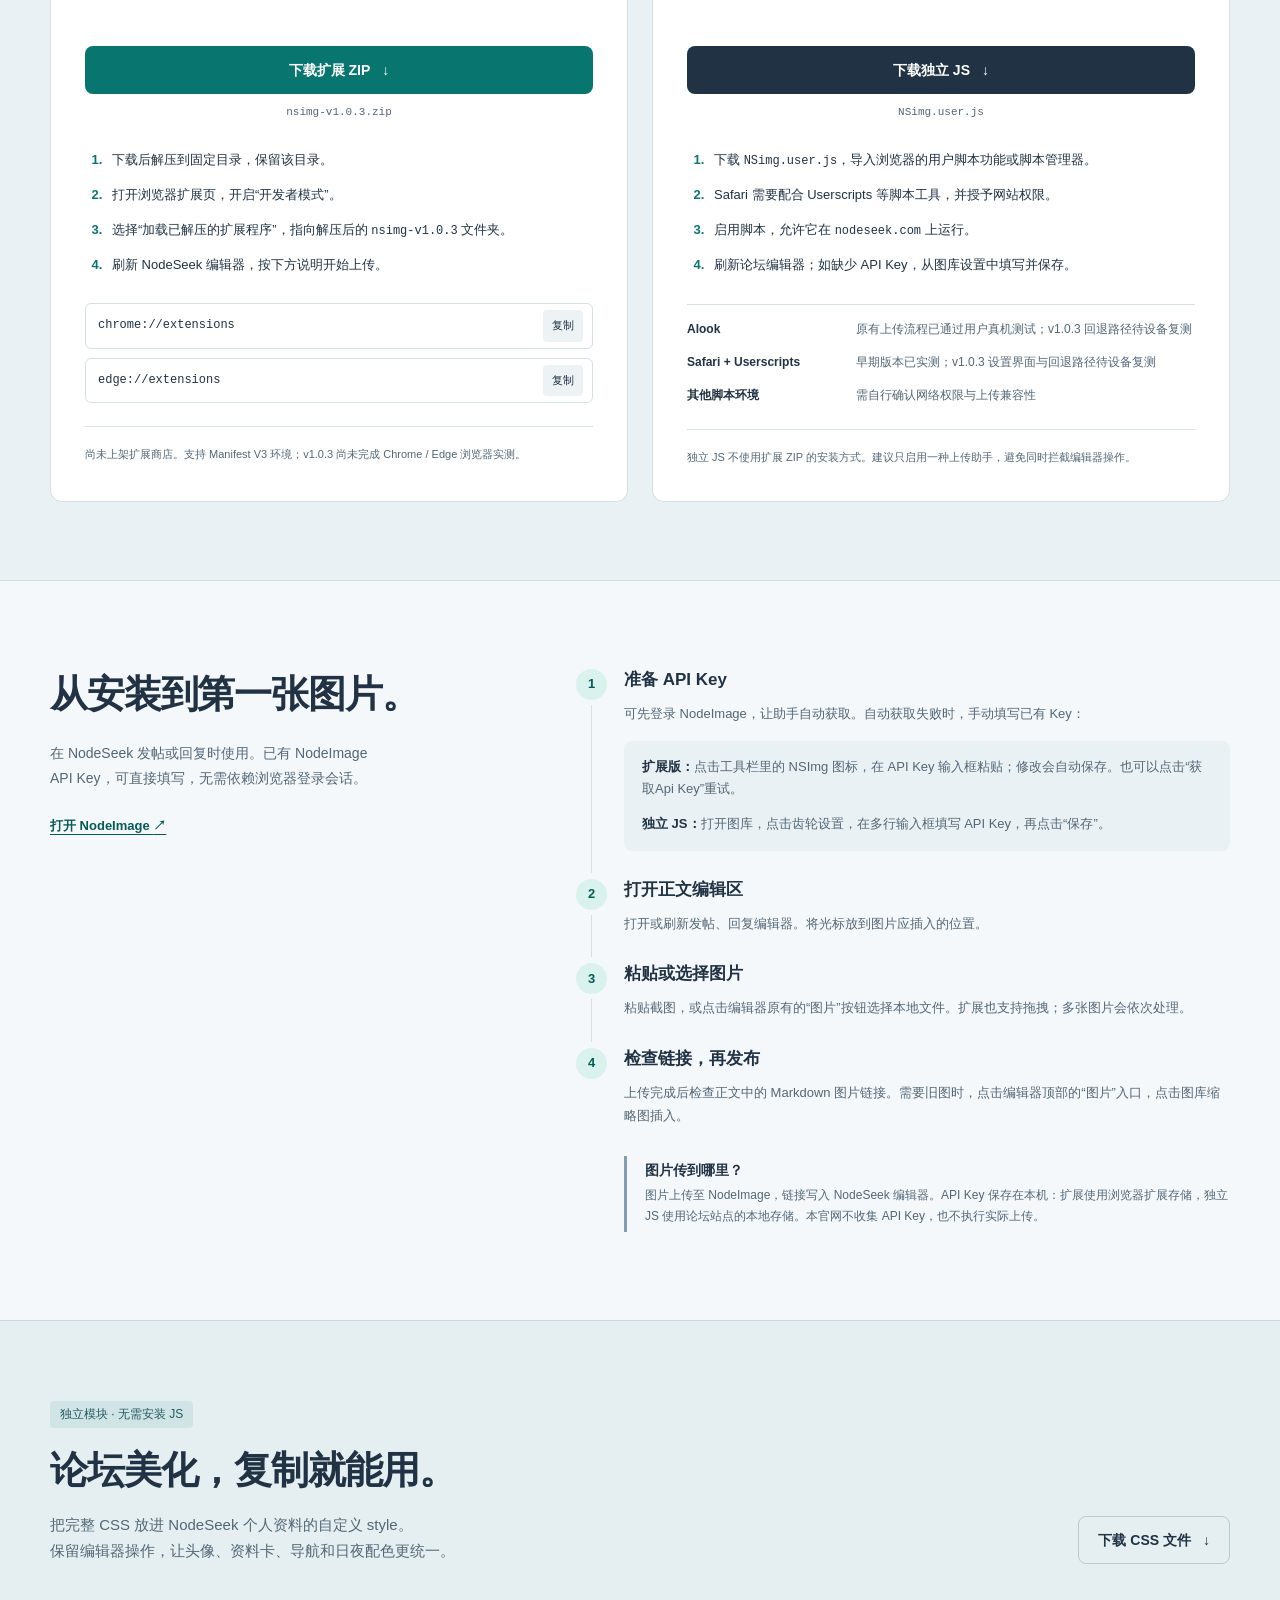
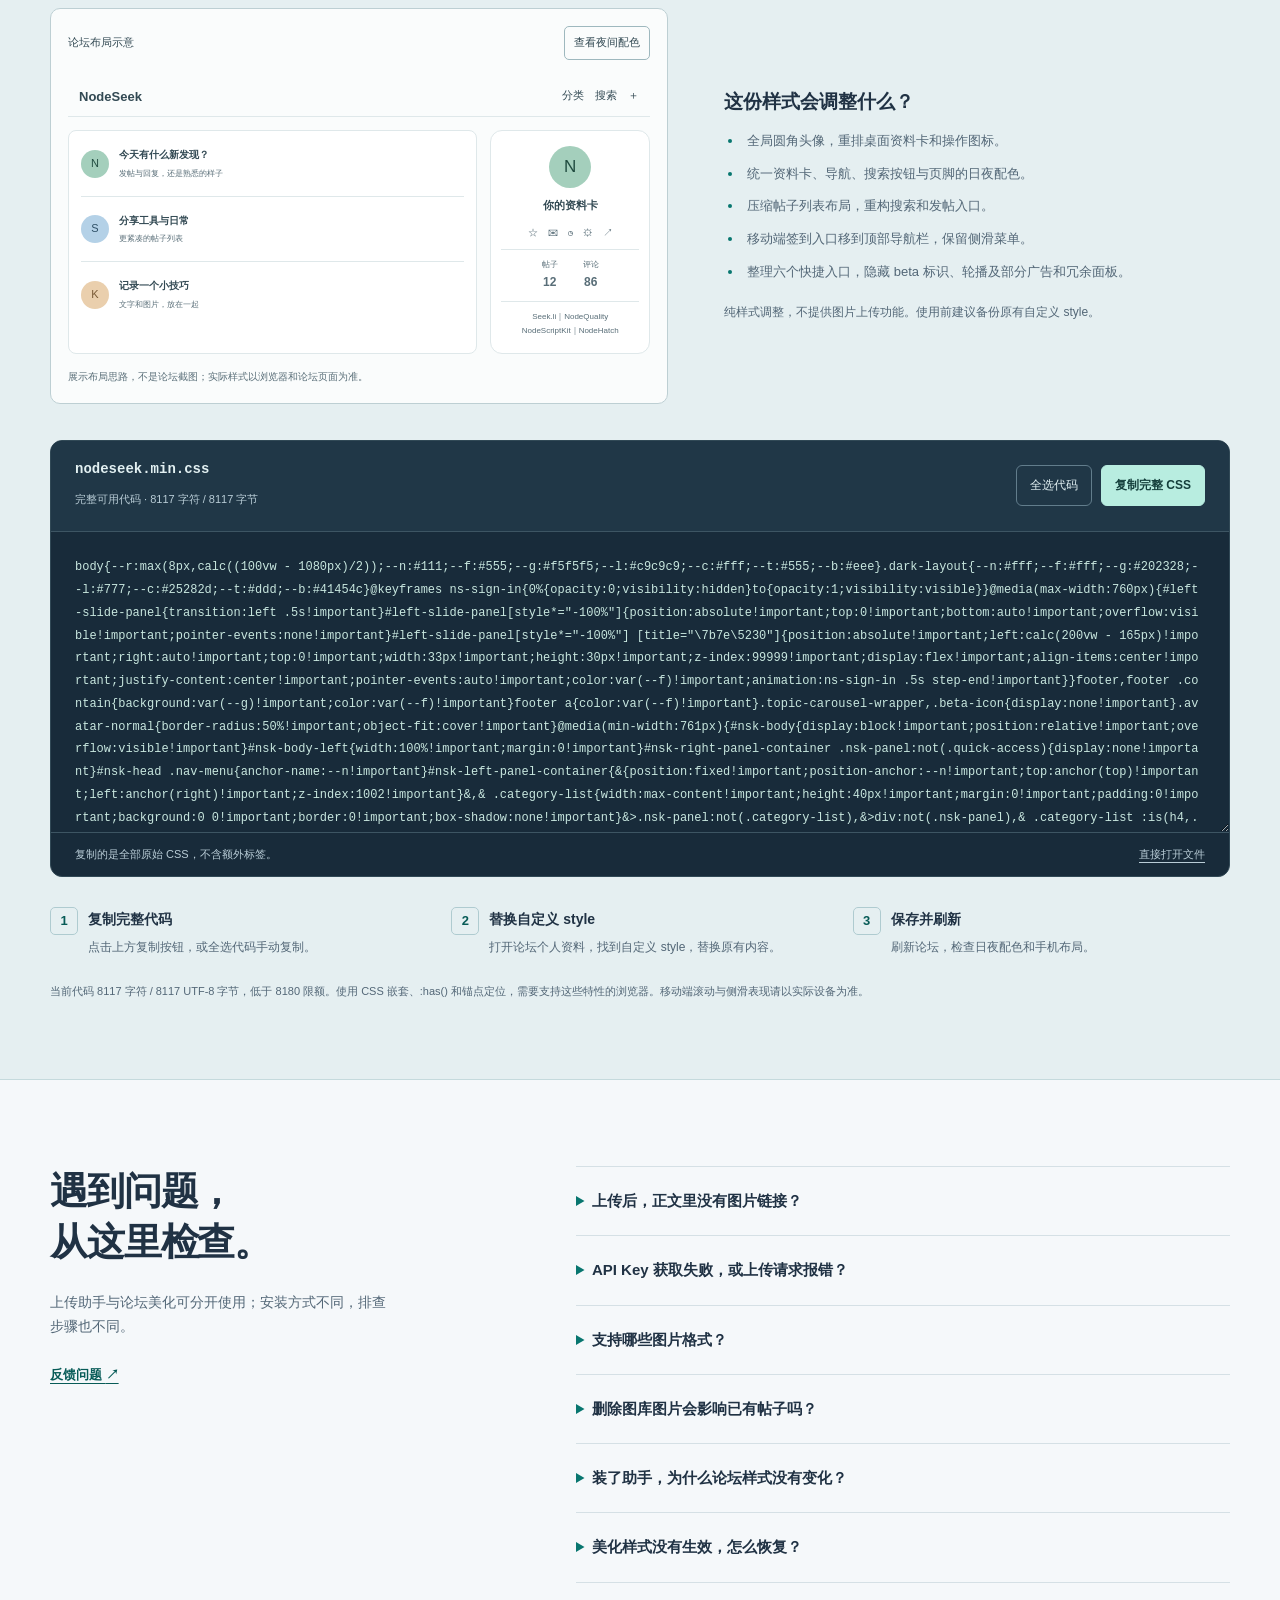
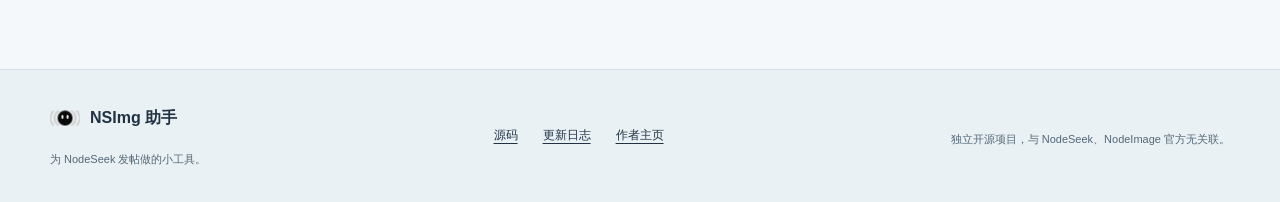
==== commit aa3e467d: "fix(upload): add CORS fallback Route failed browser preflights through the privileged transport." ====
--- a/docs/index.html
+++ b/docs/index.html
@@ -30,7 +30,7 @@
       <h1 id="hero-title">发帖的思路，<br>别被传图打断。</h1>
       <p class="hero-lead">粘贴截图、选择图片，或从历史图库再用一张。上传到 NodeImage，Markdown 图片链接直接插入当前帖子。</p>
       <div class="actions"><a class="button primary" href="#download">下载上传助手 <span aria-hidden="true">↓</span></a><a class="button secondary" href="#css">复制论坛美化 CSS</a></div>
-      <p class="hero-note">扩展 / 独立 JS：v1.0.2<br>论坛美化是独立的纯 CSS，不必安装上传助手。</p>
+      <p class="hero-note">扩展 / 独立 JS：v1.0.3<br>论坛美化是独立的纯 CSS，不必安装上传助手。</p>
     </div>
     <div class="workbench" aria-label="图片插入流程交互示意">
       <div class="workbench-top"><span><i class="dot" aria-hidden="true"></i> 发帖编辑器</span><span class="demo-badge">交互示意</span></div>
@@ -53,25 +53,25 @@
 
   <section id="download" class="download-section" aria-labelledby="download-title">
     <div class="container">
-      <div class="section-heading"><div><h2 id="download-title">选对版本，再开始。</h2><p>两个安装包，两个独立下载地址。</p></div><a class="text-link" href="https://github.com/5hux1n/NSimg/releases/tag/v1.0.2">查看 v1.0.2 发布说明 <span aria-hidden="true">↗</span></a></div>
+      <div class="section-heading"><div><h2 id="download-title">选对版本，再开始。</h2><p>两个安装包，两个独立下载地址。</p></div><a class="text-link" href="https://github.com/5hux1n/NSimg/releases/tag/v1.0.3">查看 v1.0.3 发布说明 <span aria-hidden="true">↗</span></a></div>
       <div class="download-grid">
         <article class="download-card extension-card">
-          <div class="package-heading"><span class="package-mark" aria-hidden="true"><svg viewBox="0 0 28 28"><path d="M4 7h7a3 3 0 1 1 6 0h7v7a3 3 0 1 0 0 6v4h-8a3 3 0 1 0-6 0H4v-7a3 3 0 1 0 0-6z"/></svg></span><span class="package-type">浏览器扩展</span><span class="version">v1.0.2</span></div>
+          <div class="package-heading"><span class="package-mark" aria-hidden="true"><svg viewBox="0 0 28 28"><path d="M4 7h7a3 3 0 1 1 6 0h7v7a3 3 0 1 0 0 6v4h-8a3 3 0 1 0-6 0H4v-7a3 3 0 1 0 0-6z"/></svg></span><span class="package-type">浏览器扩展</span><span class="version">v1.0.3</span></div>
           <h3>Chrome / Edge</h3><p>桌面端扩展，支持粘贴、选择文件、拖拽上传和历史图库。</p>
-          <a class="button primary download-link" href="downloads/nsimg-v1.0.2.zip" download="nsimg-v1.0.2.zip">下载扩展 ZIP <span aria-hidden="true">↓</span></a>
-          <div class="file-label">nsimg-v1.0.2.zip</div>
-          <ol class="install-steps"><li>下载后解压到固定目录，保留该目录。</li><li>打开浏览器扩展页，开启“开发者模式”。</li><li>选择“加载已解压的扩展程序”，指向解压后的 <code>nsimg-v1.0.2</code> 文件夹。</li><li>刷新 NodeSeek 编辑器，按下方说明开始上传。</li></ol>
+          <a class="button primary download-link" href="downloads/nsimg-v1.0.3.zip" download="nsimg-v1.0.3.zip">下载扩展 ZIP <span aria-hidden="true">↓</span></a>
+          <div class="file-label">nsimg-v1.0.3.zip</div>
+          <ol class="install-steps"><li>下载后解压到固定目录，保留该目录。</li><li>打开浏览器扩展页，开启“开发者模式”。</li><li>选择“加载已解压的扩展程序”，指向解压后的 <code>nsimg-v1.0.3</code> 文件夹。</li><li>刷新 NodeSeek 编辑器，按下方说明开始上传。</li></ol>
           <div class="address-row"><code>chrome://extensions</code><button class="copy-small" type="button" data-copy-text="chrome://extensions" aria-label="复制 Chrome 扩展页面地址">复制</button></div>
           <div class="address-row"><code>edge://extensions</code><button class="copy-small" type="button" data-copy-text="edge://extensions" aria-label="复制 Edge 扩展页面地址">复制</button></div>
-          <p class="package-note">尚未上架扩展商店。支持 Manifest V3 环境；v1.0.2 尚未完成 Chrome / Edge 浏览器实测。</p>
+          <p class="package-note">尚未上架扩展商店。支持 Manifest V3 环境；v1.0.3 尚未完成 Chrome / Edge 浏览器实测。</p>
         </article>
         <article class="download-card script-card">
-          <div class="package-heading"><span class="package-mark script-mark" aria-hidden="true">{ }</span><span class="package-type">独立用户脚本</span><span class="version">v1.0.2</span></div>
+          <div class="package-heading"><span class="package-mark script-mark" aria-hidden="true">{ }</span><span class="package-type">独立用户脚本</span><span class="version">v1.0.3</span></div>
           <h3>Alook / Safari 等</h3><p>适用于支持用户脚本的浏览器或脚本管理器，提供上传、插入与图库管理。</p>
           <a class="button dark download-link" href="downloads/NSimg.user.js" download="NSimg.user.js">下载独立 JS <span aria-hidden="true">↓</span></a>
           <div class="file-label">NSimg.user.js</div>
           <ol class="install-steps"><li>下载 <code>NSimg.user.js</code>，导入浏览器的用户脚本功能或脚本管理器。</li><li>Safari 需要配合 Userscripts 等脚本工具，并授予网站权限。</li><li>启用脚本，允许它在 <code>nodeseek.com</code> 上运行。</li><li>刷新论坛编辑器；如缺少 API Key，从图库设置中填写并保存。</li></ol>
-          <div class="support-list"><div><b>Alook</b><span>当前上传流程已通过用户真机测试</span></div><div><b>Safari + Userscripts</b><span>早期版本已实测；v1.0.2 设置界面待设备复测</span></div><div><b>其他脚本环境</b><span>需自行确认网络权限与上传兼容性</span></div></div>
+          <div class="support-list"><div><b>Alook</b><span>原有上传流程已通过用户真机测试；v1.0.3 回退路径待设备复测</span></div><div><b>Safari + Userscripts</b><span>早期版本已实测；v1.0.3 设置界面与回退路径待设备复测</span></div><div><b>其他脚本环境</b><span>需自行确认网络权限与上传兼容性</span></div></div>
           <p class="package-note">独立 JS 不使用扩展 ZIP 的安装方式。建议只启用一种上传助手，避免同时拦截编辑器操作。</p>
         </article>
       </div>
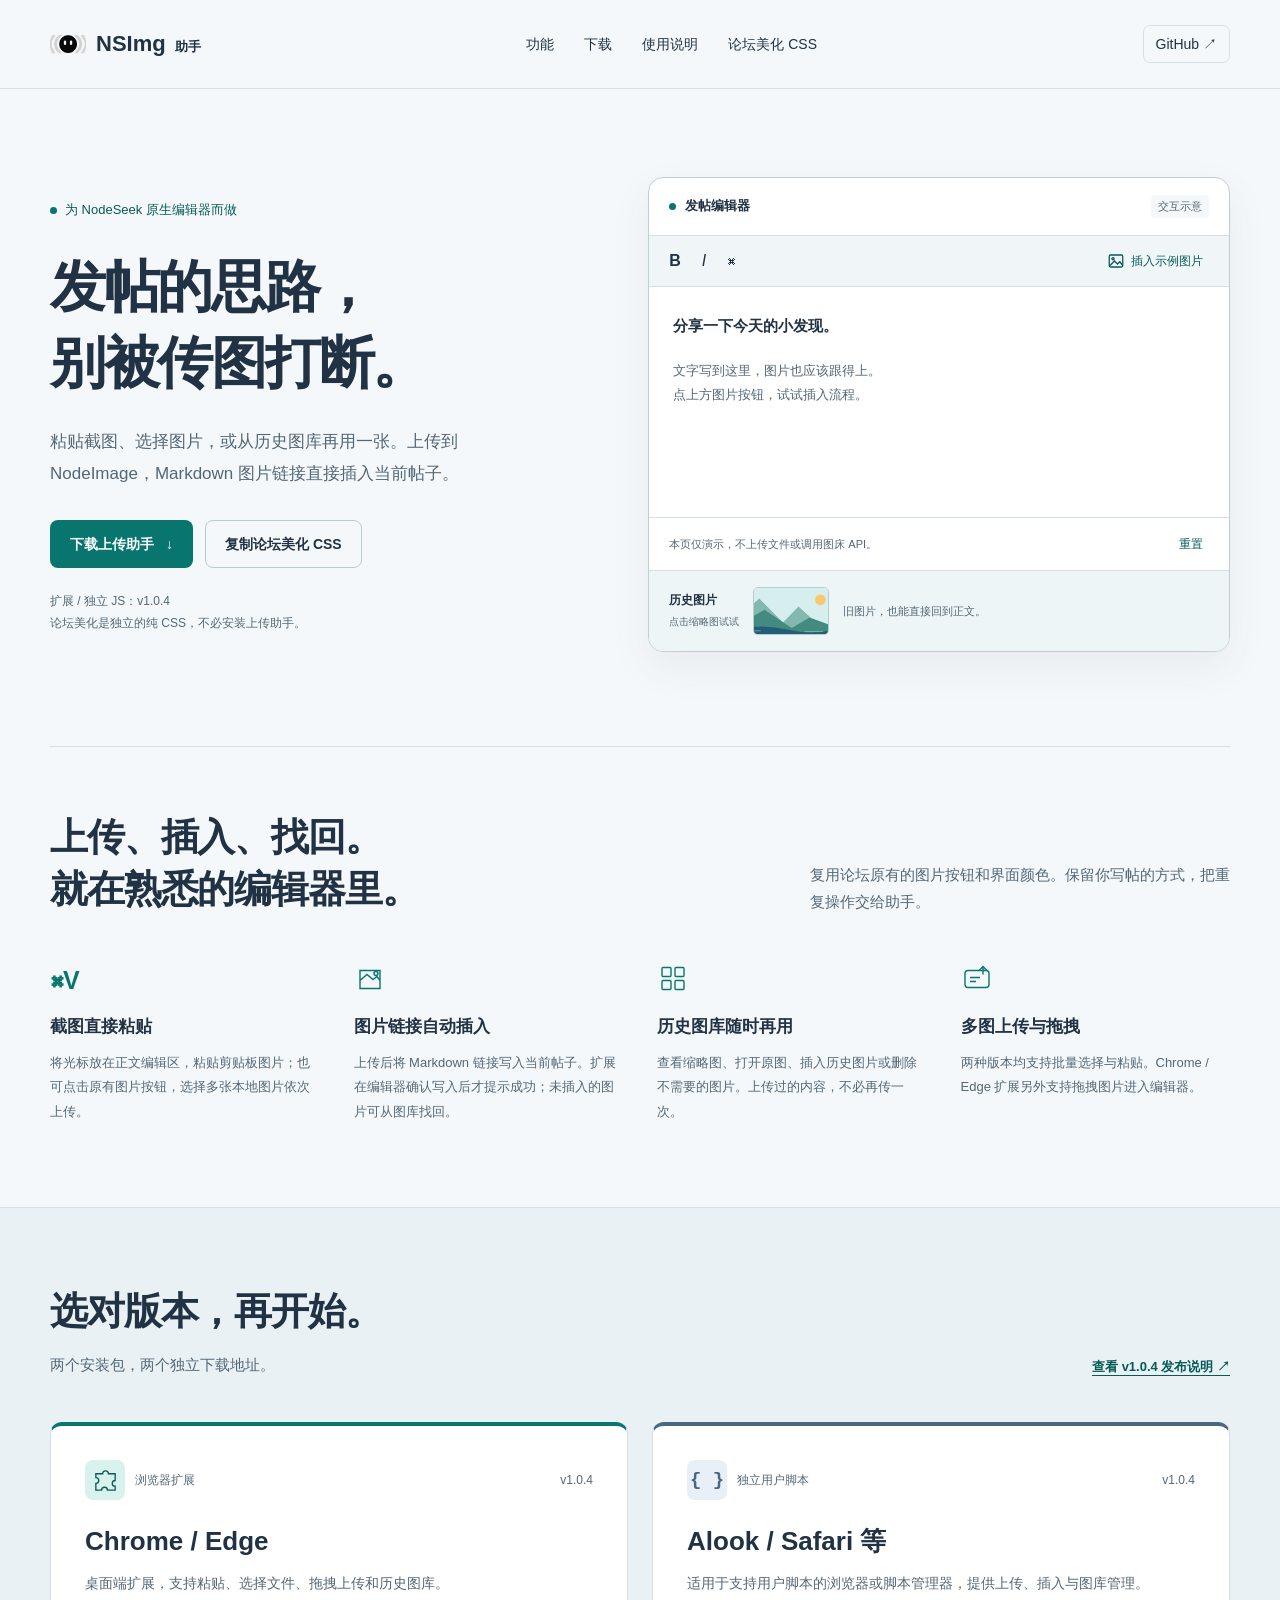
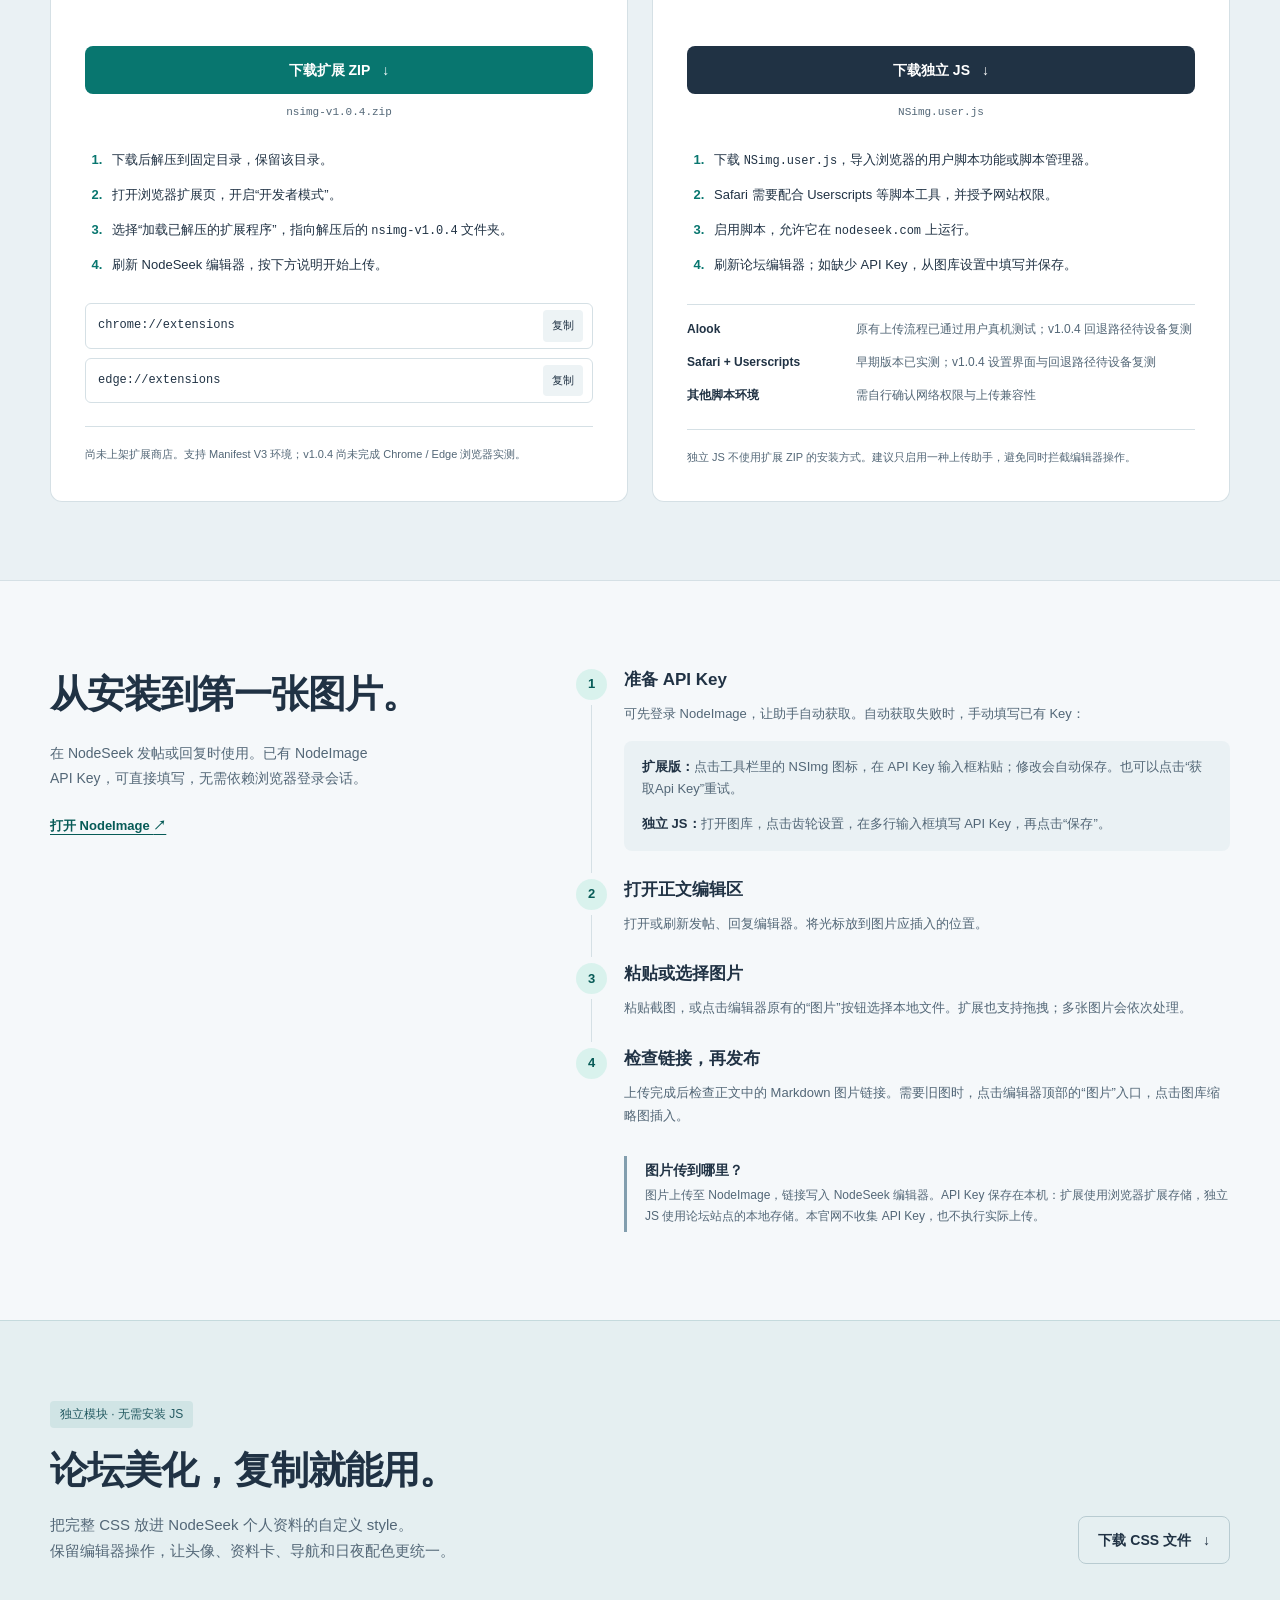
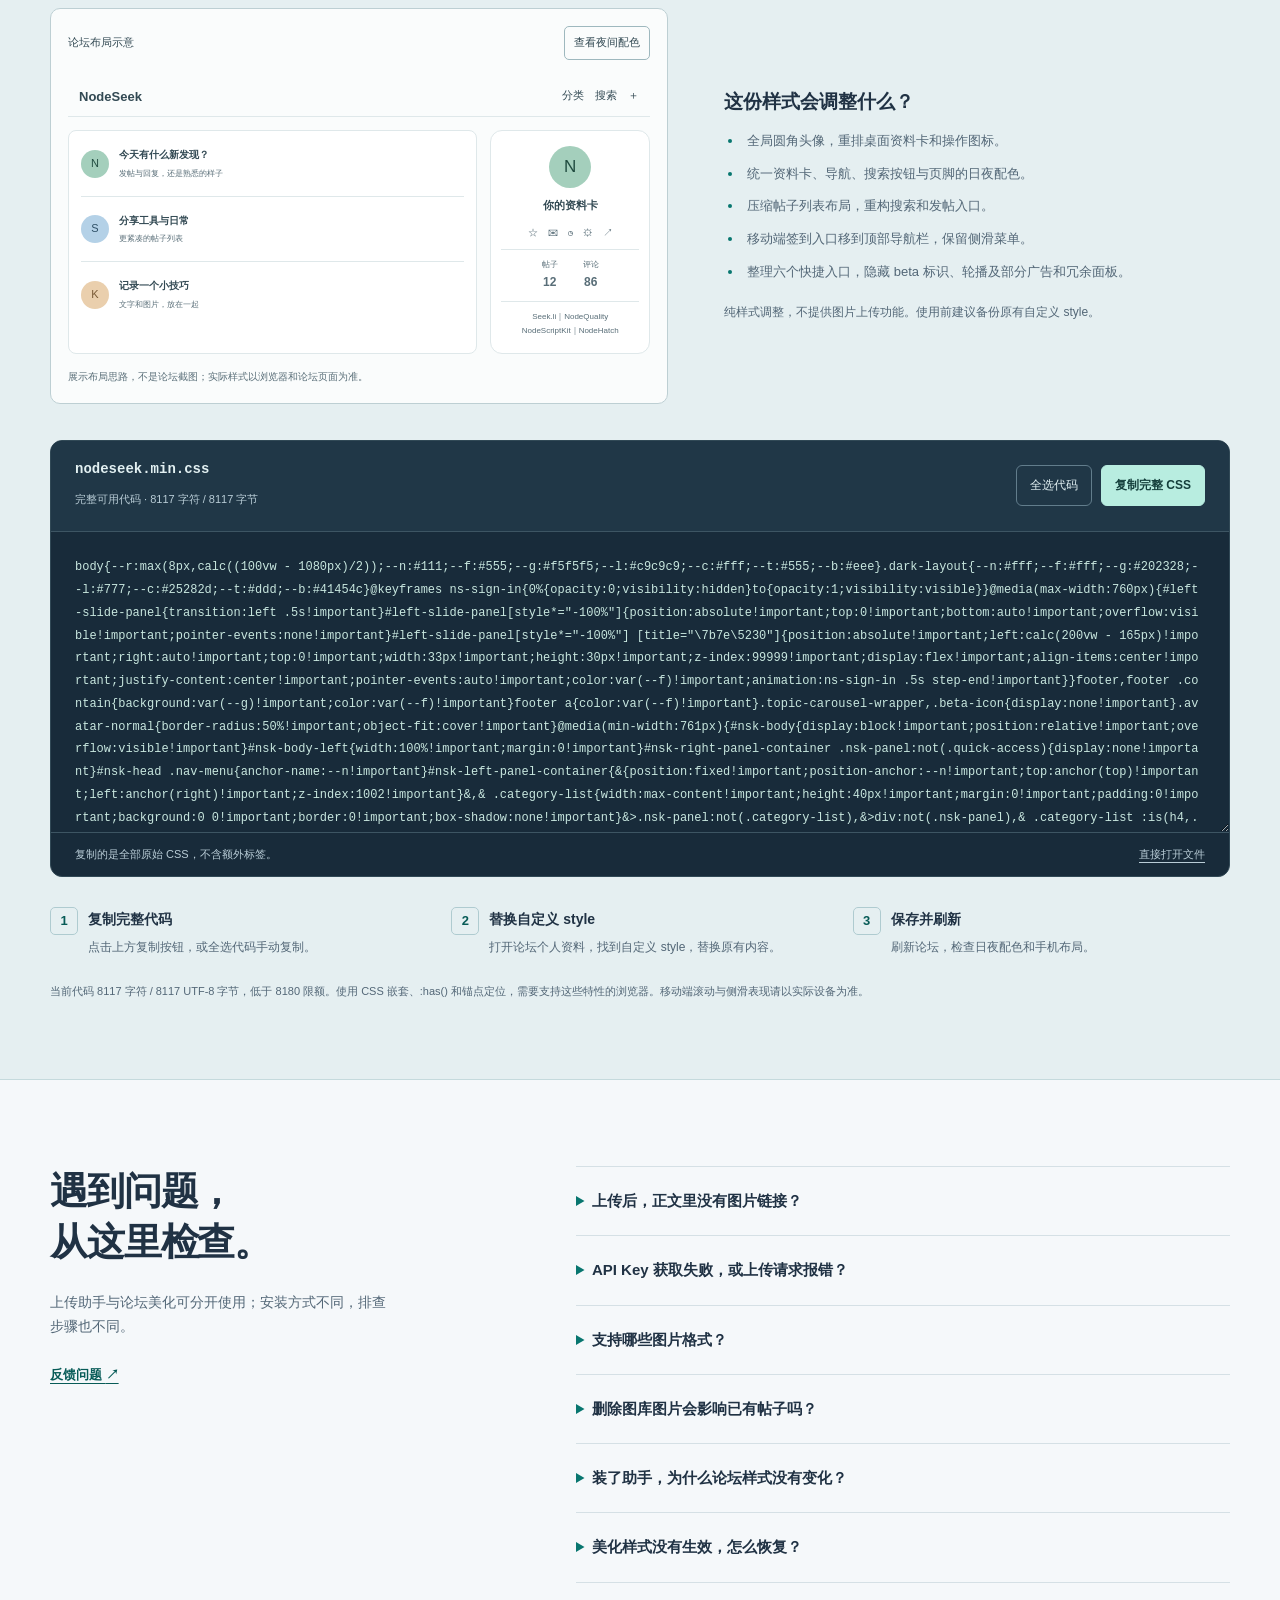
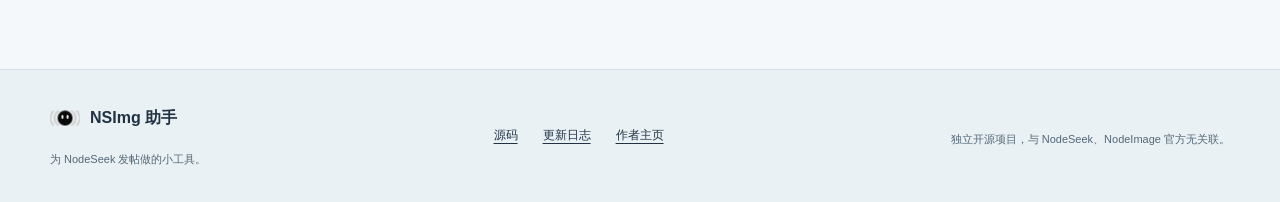
==== commit d0442d06: "fix(paste): dedupe image uploads Prevent multiple active helpers from handling one paste event." ====
--- a/docs/index.html
+++ b/docs/index.html
@@ -30,7 +30,7 @@
       <h1 id="hero-title">发帖的思路，<br>别被传图打断。</h1>
       <p class="hero-lead">粘贴截图、选择图片，或从历史图库再用一张。上传到 NodeImage，Markdown 图片链接直接插入当前帖子。</p>
       <div class="actions"><a class="button primary" href="#download">下载上传助手 <span aria-hidden="true">↓</span></a><a class="button secondary" href="#css">复制论坛美化 CSS</a></div>
-      <p class="hero-note">扩展 / 独立 JS：v1.0.3<br>论坛美化是独立的纯 CSS，不必安装上传助手。</p>
+      <p class="hero-note">扩展 / 独立 JS：v1.0.4<br>论坛美化是独立的纯 CSS，不必安装上传助手。</p>
     </div>
     <div class="workbench" aria-label="图片插入流程交互示意">
       <div class="workbench-top"><span><i class="dot" aria-hidden="true"></i> 发帖编辑器</span><span class="demo-badge">交互示意</span></div>
@@ -53,25 +53,25 @@
 
   <section id="download" class="download-section" aria-labelledby="download-title">
     <div class="container">
-      <div class="section-heading"><div><h2 id="download-title">选对版本，再开始。</h2><p>两个安装包，两个独立下载地址。</p></div><a class="text-link" href="https://github.com/5hux1n/NSimg/releases/tag/v1.0.3">查看 v1.0.3 发布说明 <span aria-hidden="true">↗</span></a></div>
+      <div class="section-heading"><div><h2 id="download-title">选对版本，再开始。</h2><p>两个安装包，两个独立下载地址。</p></div><a class="text-link" href="https://github.com/5hux1n/NSimg/releases/tag/v1.0.4">查看 v1.0.4 发布说明 <span aria-hidden="true">↗</span></a></div>
       <div class="download-grid">
         <article class="download-card extension-card">
-          <div class="package-heading"><span class="package-mark" aria-hidden="true"><svg viewBox="0 0 28 28"><path d="M4 7h7a3 3 0 1 1 6 0h7v7a3 3 0 1 0 0 6v4h-8a3 3 0 1 0-6 0H4v-7a3 3 0 1 0 0-6z"/></svg></span><span class="package-type">浏览器扩展</span><span class="version">v1.0.3</span></div>
+          <div class="package-heading"><span class="package-mark" aria-hidden="true"><svg viewBox="0 0 28 28"><path d="M4 7h7a3 3 0 1 1 6 0h7v7a3 3 0 1 0 0 6v4h-8a3 3 0 1 0-6 0H4v-7a3 3 0 1 0 0-6z"/></svg></span><span class="package-type">浏览器扩展</span><span class="version">v1.0.4</span></div>
           <h3>Chrome / Edge</h3><p>桌面端扩展，支持粘贴、选择文件、拖拽上传和历史图库。</p>
-          <a class="button primary download-link" href="downloads/nsimg-v1.0.3.zip" download="nsimg-v1.0.3.zip">下载扩展 ZIP <span aria-hidden="true">↓</span></a>
-          <div class="file-label">nsimg-v1.0.3.zip</div>
-          <ol class="install-steps"><li>下载后解压到固定目录，保留该目录。</li><li>打开浏览器扩展页，开启“开发者模式”。</li><li>选择“加载已解压的扩展程序”，指向解压后的 <code>nsimg-v1.0.3</code> 文件夹。</li><li>刷新 NodeSeek 编辑器，按下方说明开始上传。</li></ol>
+          <a class="button primary download-link" href="downloads/nsimg-v1.0.4.zip" download="nsimg-v1.0.4.zip">下载扩展 ZIP <span aria-hidden="true">↓</span></a>
+          <div class="file-label">nsimg-v1.0.4.zip</div>
+          <ol class="install-steps"><li>下载后解压到固定目录，保留该目录。</li><li>打开浏览器扩展页，开启“开发者模式”。</li><li>选择“加载已解压的扩展程序”，指向解压后的 <code>nsimg-v1.0.4</code> 文件夹。</li><li>刷新 NodeSeek 编辑器，按下方说明开始上传。</li></ol>
           <div class="address-row"><code>chrome://extensions</code><button class="copy-small" type="button" data-copy-text="chrome://extensions" aria-label="复制 Chrome 扩展页面地址">复制</button></div>
           <div class="address-row"><code>edge://extensions</code><button class="copy-small" type="button" data-copy-text="edge://extensions" aria-label="复制 Edge 扩展页面地址">复制</button></div>
-          <p class="package-note">尚未上架扩展商店。支持 Manifest V3 环境；v1.0.3 尚未完成 Chrome / Edge 浏览器实测。</p>
+          <p class="package-note">尚未上架扩展商店。支持 Manifest V3 环境；v1.0.4 尚未完成 Chrome / Edge 浏览器实测。</p>
         </article>
         <article class="download-card script-card">
-          <div class="package-heading"><span class="package-mark script-mark" aria-hidden="true">{ }</span><span class="package-type">独立用户脚本</span><span class="version">v1.0.3</span></div>
+          <div class="package-heading"><span class="package-mark script-mark" aria-hidden="true">{ }</span><span class="package-type">独立用户脚本</span><span class="version">v1.0.4</span></div>
           <h3>Alook / Safari 等</h3><p>适用于支持用户脚本的浏览器或脚本管理器，提供上传、插入与图库管理。</p>
           <a class="button dark download-link" href="downloads/NSimg.user.js" download="NSimg.user.js">下载独立 JS <span aria-hidden="true">↓</span></a>
           <div class="file-label">NSimg.user.js</div>
           <ol class="install-steps"><li>下载 <code>NSimg.user.js</code>，导入浏览器的用户脚本功能或脚本管理器。</li><li>Safari 需要配合 Userscripts 等脚本工具，并授予网站权限。</li><li>启用脚本，允许它在 <code>nodeseek.com</code> 上运行。</li><li>刷新论坛编辑器；如缺少 API Key，从图库设置中填写并保存。</li></ol>
-          <div class="support-list"><div><b>Alook</b><span>原有上传流程已通过用户真机测试；v1.0.3 回退路径待设备复测</span></div><div><b>Safari + Userscripts</b><span>早期版本已实测；v1.0.3 设置界面与回退路径待设备复测</span></div><div><b>其他脚本环境</b><span>需自行确认网络权限与上传兼容性</span></div></div>
+          <div class="support-list"><div><b>Alook</b><span>原有上传流程已通过用户真机测试；v1.0.4 回退路径待设备复测</span></div><div><b>Safari + Userscripts</b><span>早期版本已实测；v1.0.4 设置界面与回退路径待设备复测</span></div><div><b>其他脚本环境</b><span>需自行确认网络权限与上传兼容性</span></div></div>
           <p class="package-note">独立 JS 不使用扩展 ZIP 的安装方式。建议只启用一种上传助手，避免同时拦截编辑器操作。</p>
         </article>
       </div>
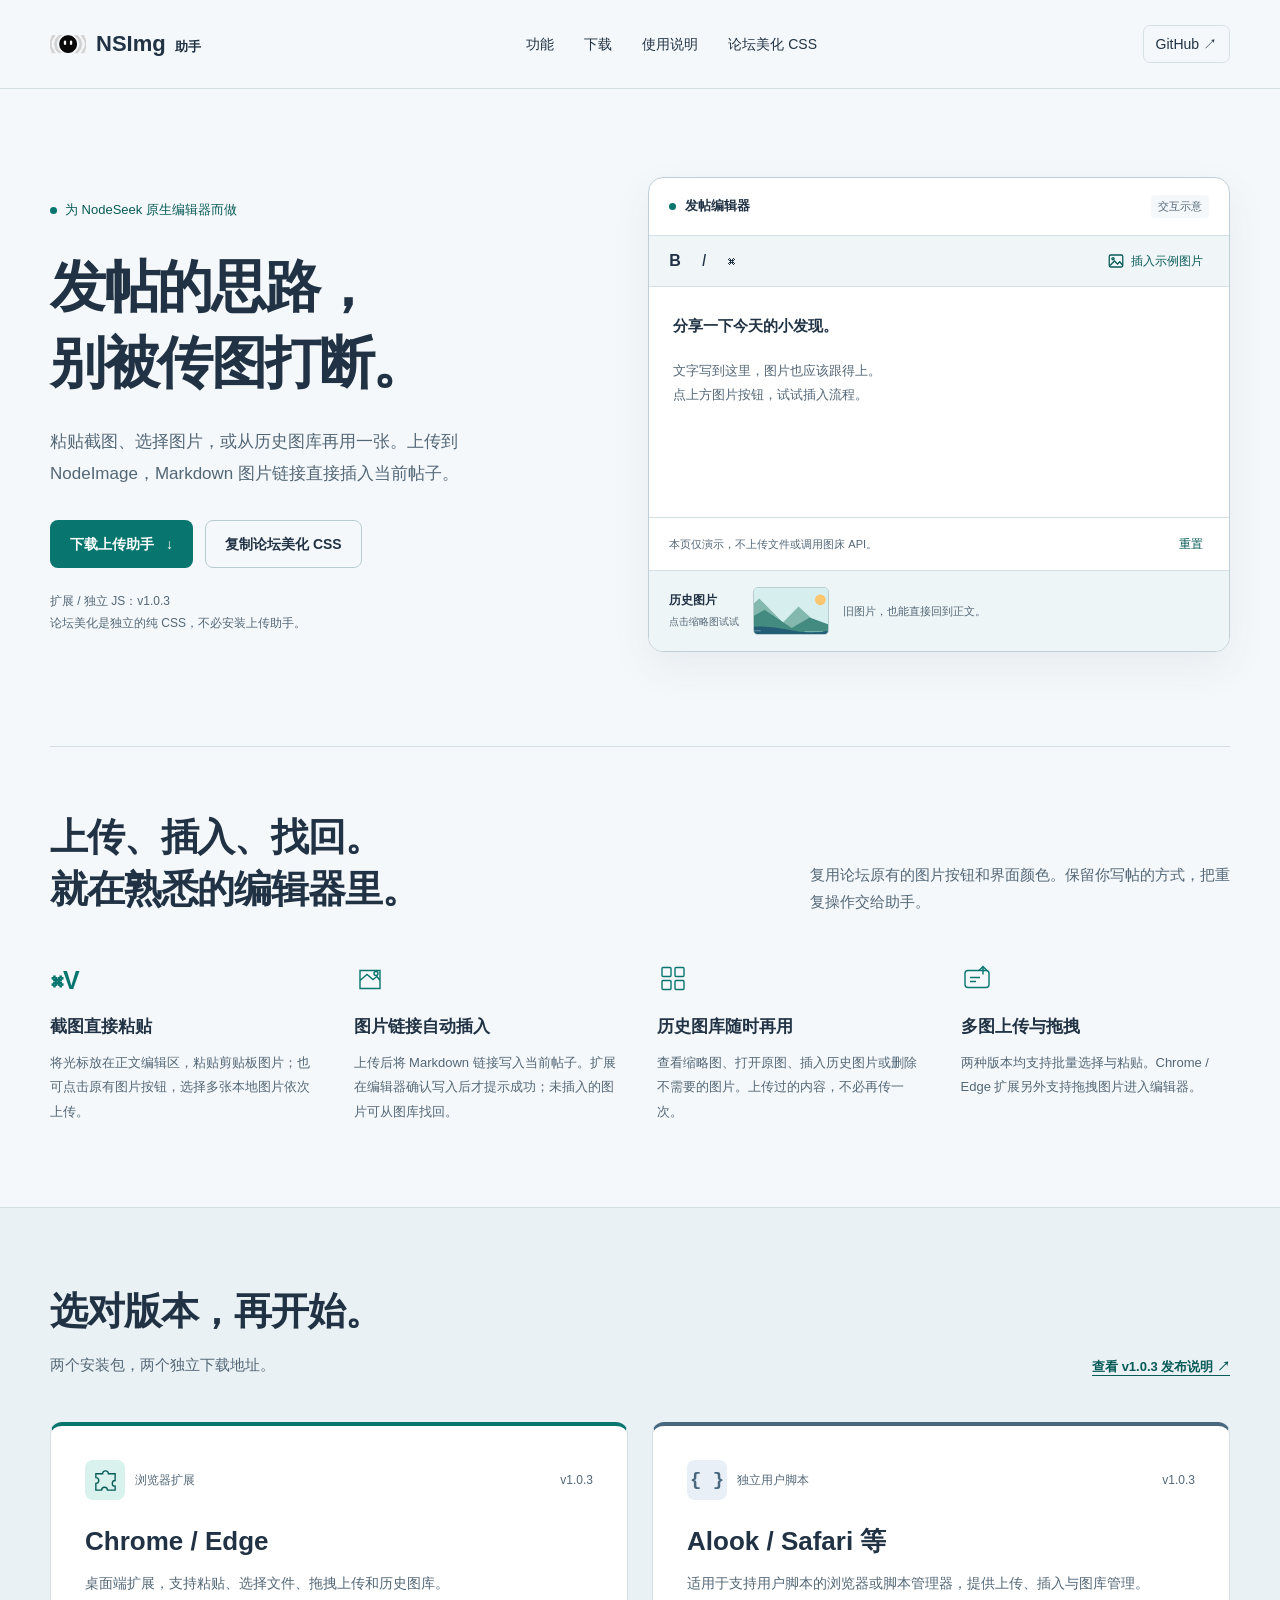
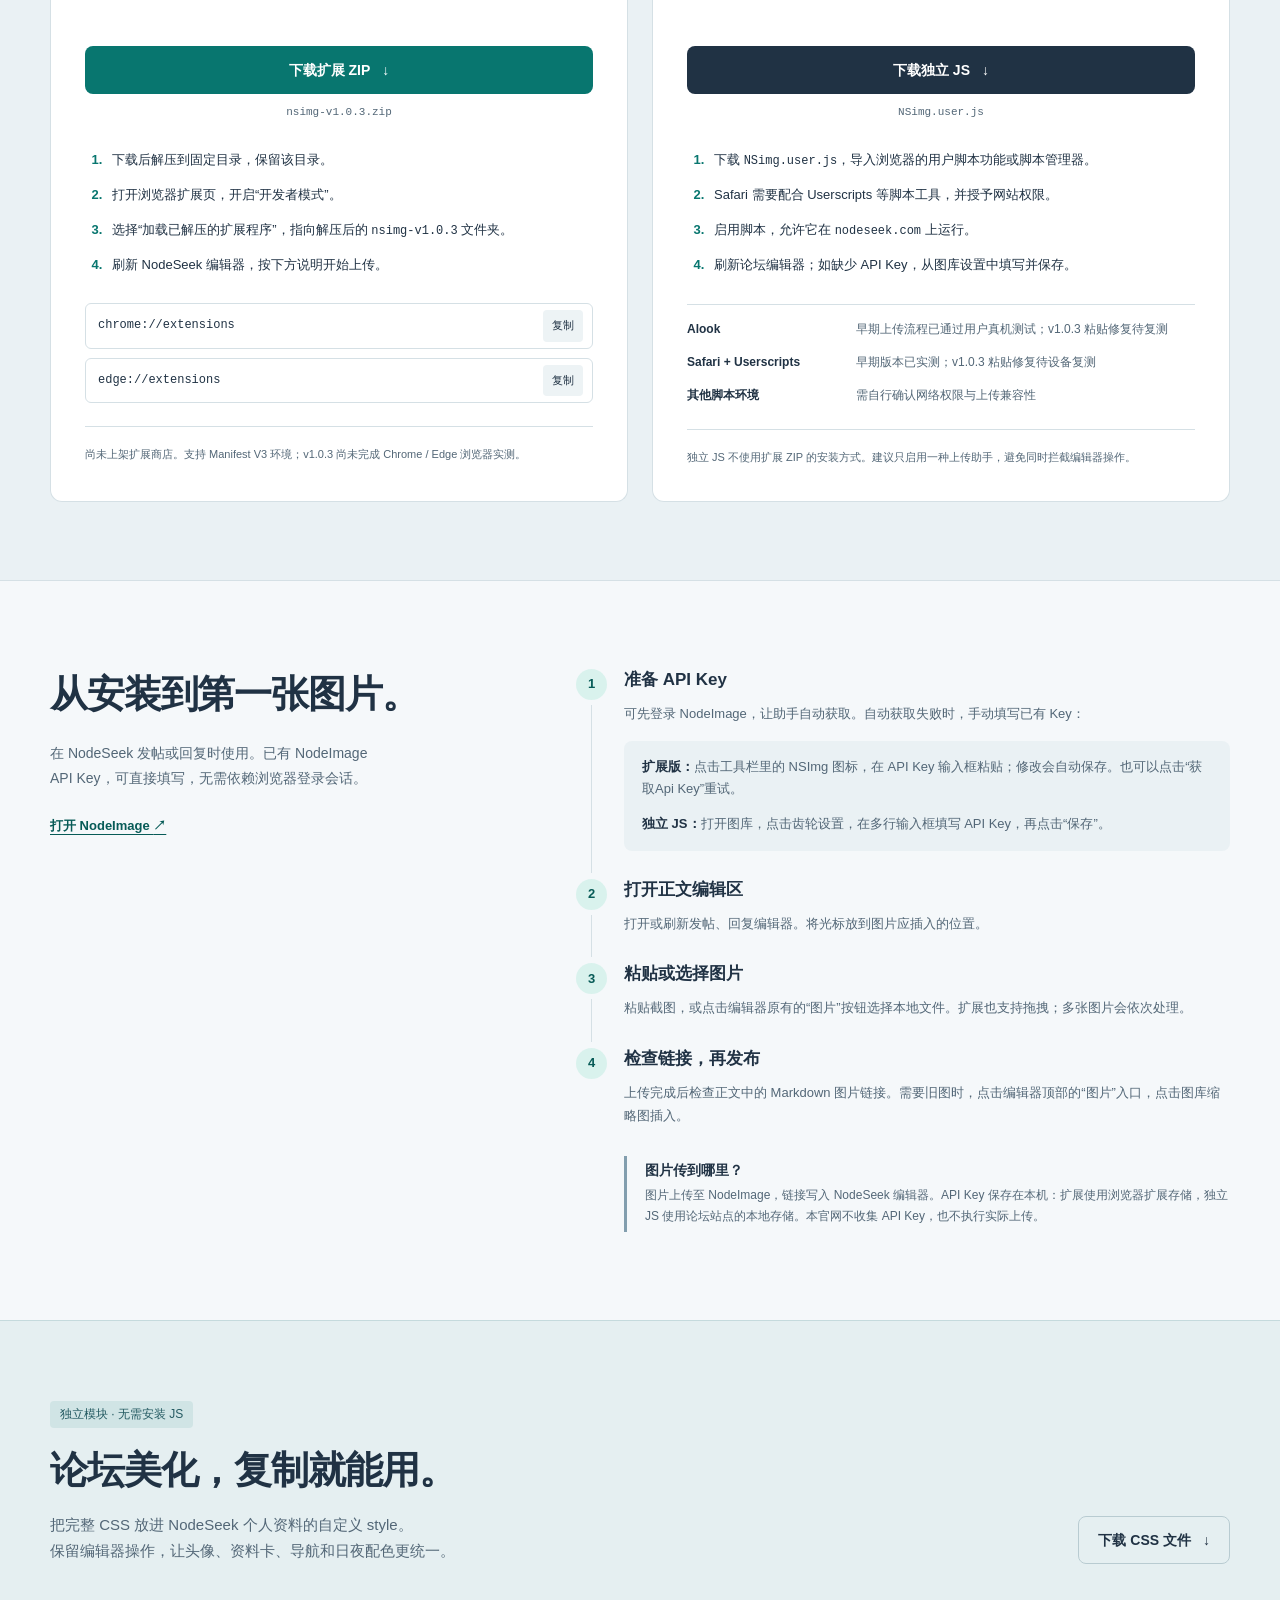
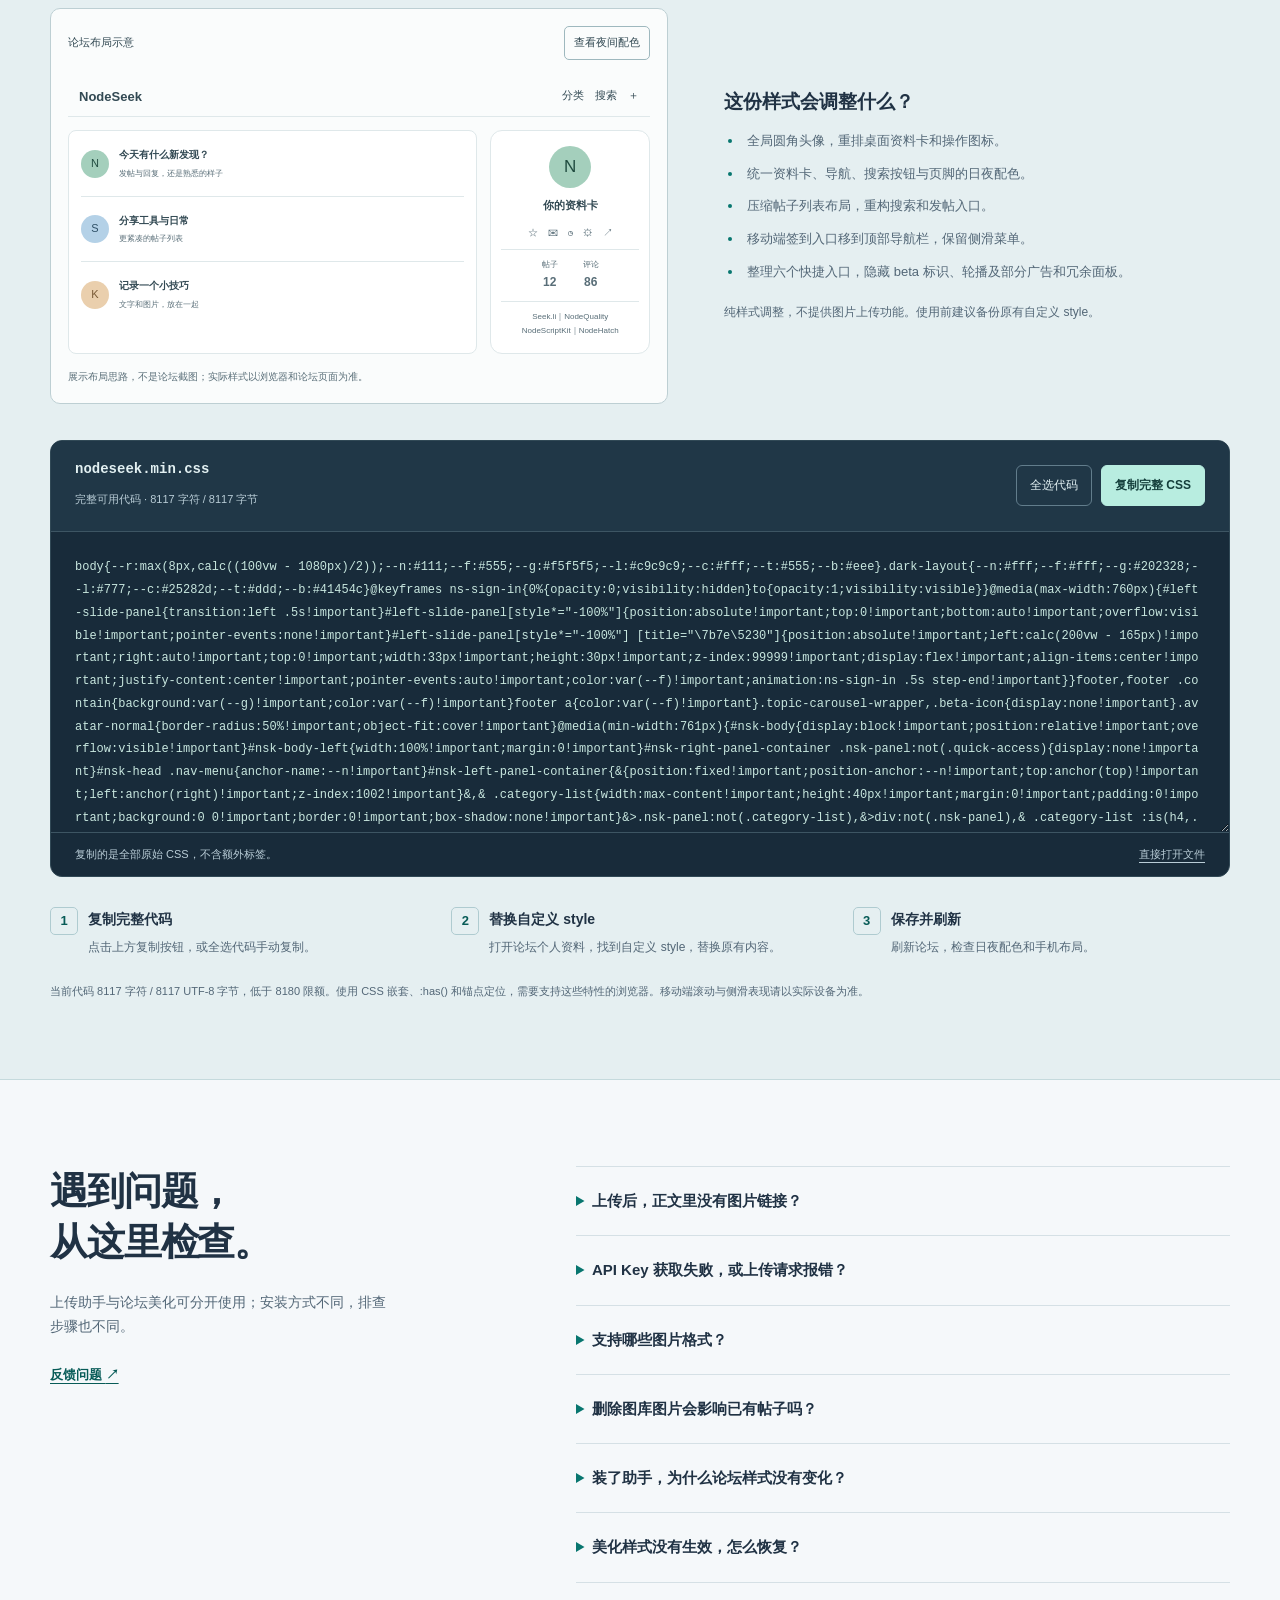
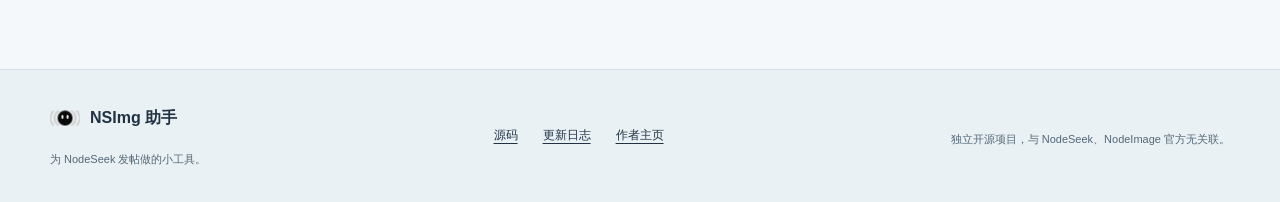
==== commit 0548e831: "Release NSimg v1.0.3" ====
--- a/docs/index.html
+++ b/docs/index.html
@@ -30,7 +30,7 @@
       <h1 id="hero-title">发帖的思路，<br>别被传图打断。</h1>
       <p class="hero-lead">粘贴截图、选择图片，或从历史图库再用一张。上传到 NodeImage，Markdown 图片链接直接插入当前帖子。</p>
       <div class="actions"><a class="button primary" href="#download">下载上传助手 <span aria-hidden="true">↓</span></a><a class="button secondary" href="#css">复制论坛美化 CSS</a></div>
-      <p class="hero-note">扩展 / 独立 JS：v1.0.4<br>论坛美化是独立的纯 CSS，不必安装上传助手。</p>
+      <p class="hero-note">扩展 / 独立 JS：v1.0.3<br>论坛美化是独立的纯 CSS，不必安装上传助手。</p>
     </div>
     <div class="workbench" aria-label="图片插入流程交互示意">
       <div class="workbench-top"><span><i class="dot" aria-hidden="true"></i> 发帖编辑器</span><span class="demo-badge">交互示意</span></div>
@@ -53,25 +53,25 @@
 
   <section id="download" class="download-section" aria-labelledby="download-title">
     <div class="container">
-      <div class="section-heading"><div><h2 id="download-title">选对版本，再开始。</h2><p>两个安装包，两个独立下载地址。</p></div><a class="text-link" href="https://github.com/5hux1n/NSimg/releases/tag/v1.0.4">查看 v1.0.4 发布说明 <span aria-hidden="true">↗</span></a></div>
+      <div class="section-heading"><div><h2 id="download-title">选对版本，再开始。</h2><p>两个安装包，两个独立下载地址。</p></div><a class="text-link" href="https://github.com/5hux1n/NSimg/releases/tag/v1.0.3">查看 v1.0.3 发布说明 <span aria-hidden="true">↗</span></a></div>
       <div class="download-grid">
         <article class="download-card extension-card">
-          <div class="package-heading"><span class="package-mark" aria-hidden="true"><svg viewBox="0 0 28 28"><path d="M4 7h7a3 3 0 1 1 6 0h7v7a3 3 0 1 0 0 6v4h-8a3 3 0 1 0-6 0H4v-7a3 3 0 1 0 0-6z"/></svg></span><span class="package-type">浏览器扩展</span><span class="version">v1.0.4</span></div>
+          <div class="package-heading"><span class="package-mark" aria-hidden="true"><svg viewBox="0 0 28 28"><path d="M4 7h7a3 3 0 1 1 6 0h7v7a3 3 0 1 0 0 6v4h-8a3 3 0 1 0-6 0H4v-7a3 3 0 1 0 0-6z"/></svg></span><span class="package-type">浏览器扩展</span><span class="version">v1.0.3</span></div>
           <h3>Chrome / Edge</h3><p>桌面端扩展，支持粘贴、选择文件、拖拽上传和历史图库。</p>
-          <a class="button primary download-link" href="downloads/nsimg-v1.0.4.zip" download="nsimg-v1.0.4.zip">下载扩展 ZIP <span aria-hidden="true">↓</span></a>
-          <div class="file-label">nsimg-v1.0.4.zip</div>
-          <ol class="install-steps"><li>下载后解压到固定目录，保留该目录。</li><li>打开浏览器扩展页，开启“开发者模式”。</li><li>选择“加载已解压的扩展程序”，指向解压后的 <code>nsimg-v1.0.4</code> 文件夹。</li><li>刷新 NodeSeek 编辑器，按下方说明开始上传。</li></ol>
+          <a class="button primary download-link" href="downloads/nsimg-v1.0.3.zip" download="nsimg-v1.0.3.zip">下载扩展 ZIP <span aria-hidden="true">↓</span></a>
+          <div class="file-label">nsimg-v1.0.3.zip</div>
+          <ol class="install-steps"><li>下载后解压到固定目录，保留该目录。</li><li>打开浏览器扩展页，开启“开发者模式”。</li><li>选择“加载已解压的扩展程序”，指向解压后的 <code>nsimg-v1.0.3</code> 文件夹。</li><li>刷新 NodeSeek 编辑器，按下方说明开始上传。</li></ol>
           <div class="address-row"><code>chrome://extensions</code><button class="copy-small" type="button" data-copy-text="chrome://extensions" aria-label="复制 Chrome 扩展页面地址">复制</button></div>
           <div class="address-row"><code>edge://extensions</code><button class="copy-small" type="button" data-copy-text="edge://extensions" aria-label="复制 Edge 扩展页面地址">复制</button></div>
-          <p class="package-note">尚未上架扩展商店。支持 Manifest V3 环境；v1.0.4 尚未完成 Chrome / Edge 浏览器实测。</p>
+          <p class="package-note">尚未上架扩展商店。支持 Manifest V3 环境；v1.0.3 尚未完成 Chrome / Edge 浏览器实测。</p>
         </article>
         <article class="download-card script-card">
-          <div class="package-heading"><span class="package-mark script-mark" aria-hidden="true">{ }</span><span class="package-type">独立用户脚本</span><span class="version">v1.0.4</span></div>
+          <div class="package-heading"><span class="package-mark script-mark" aria-hidden="true">{ }</span><span class="package-type">独立用户脚本</span><span class="version">v1.0.3</span></div>
           <h3>Alook / Safari 等</h3><p>适用于支持用户脚本的浏览器或脚本管理器，提供上传、插入与图库管理。</p>
           <a class="button dark download-link" href="downloads/NSimg.user.js" download="NSimg.user.js">下载独立 JS <span aria-hidden="true">↓</span></a>
           <div class="file-label">NSimg.user.js</div>
           <ol class="install-steps"><li>下载 <code>NSimg.user.js</code>，导入浏览器的用户脚本功能或脚本管理器。</li><li>Safari 需要配合 Userscripts 等脚本工具，并授予网站权限。</li><li>启用脚本，允许它在 <code>nodeseek.com</code> 上运行。</li><li>刷新论坛编辑器；如缺少 API Key，从图库设置中填写并保存。</li></ol>
-          <div class="support-list"><div><b>Alook</b><span>原有上传流程已通过用户真机测试；v1.0.4 回退路径待设备复测</span></div><div><b>Safari + Userscripts</b><span>早期版本已实测；v1.0.4 设置界面与回退路径待设备复测</span></div><div><b>其他脚本环境</b><span>需自行确认网络权限与上传兼容性</span></div></div>
+          <div class="support-list"><div><b>Alook</b><span>早期上传流程已通过用户真机测试；v1.0.3 粘贴修复待复测</span></div><div><b>Safari + Userscripts</b><span>早期版本已实测；v1.0.3 粘贴修复待设备复测</span></div><div><b>其他脚本环境</b><span>需自行确认网络权限与上传兼容性</span></div></div>
           <p class="package-note">独立 JS 不使用扩展 ZIP 的安装方式。建议只启用一种上传助手，避免同时拦截编辑器操作。</p>
         </article>
       </div>
